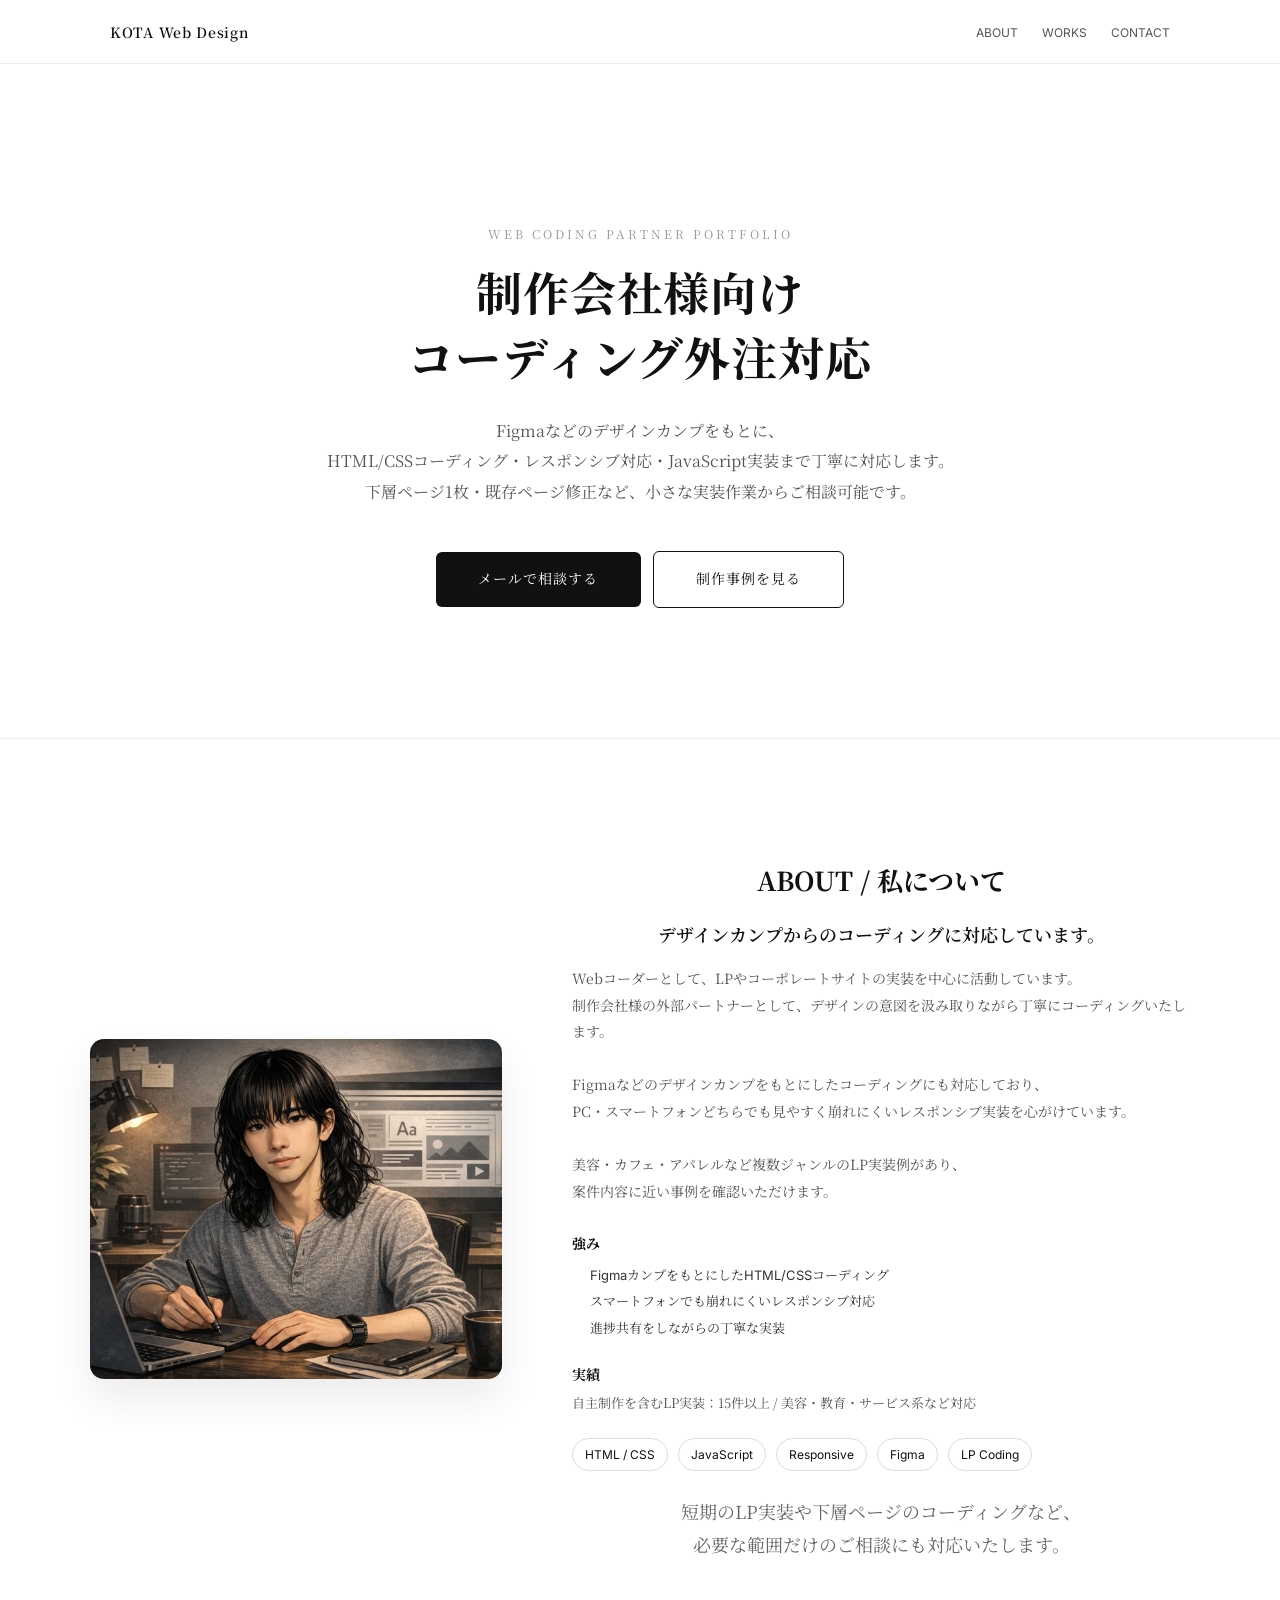
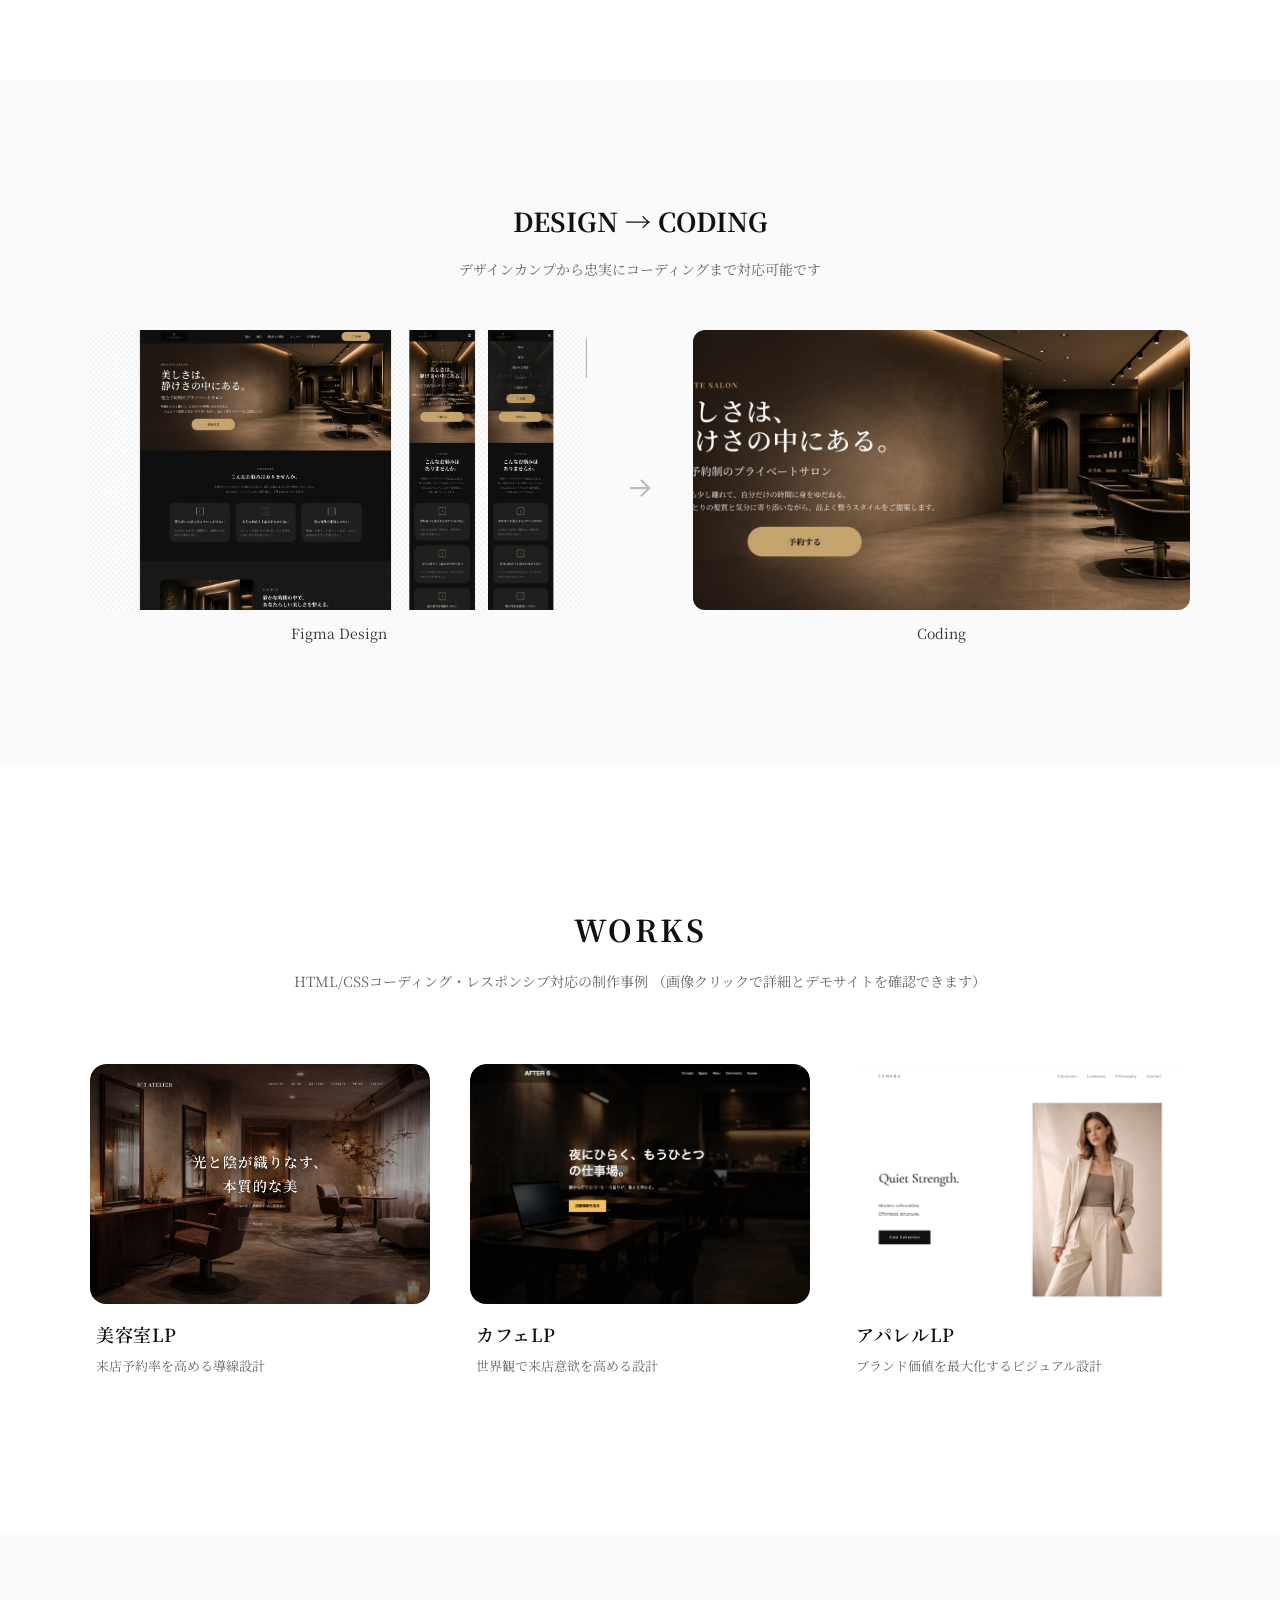
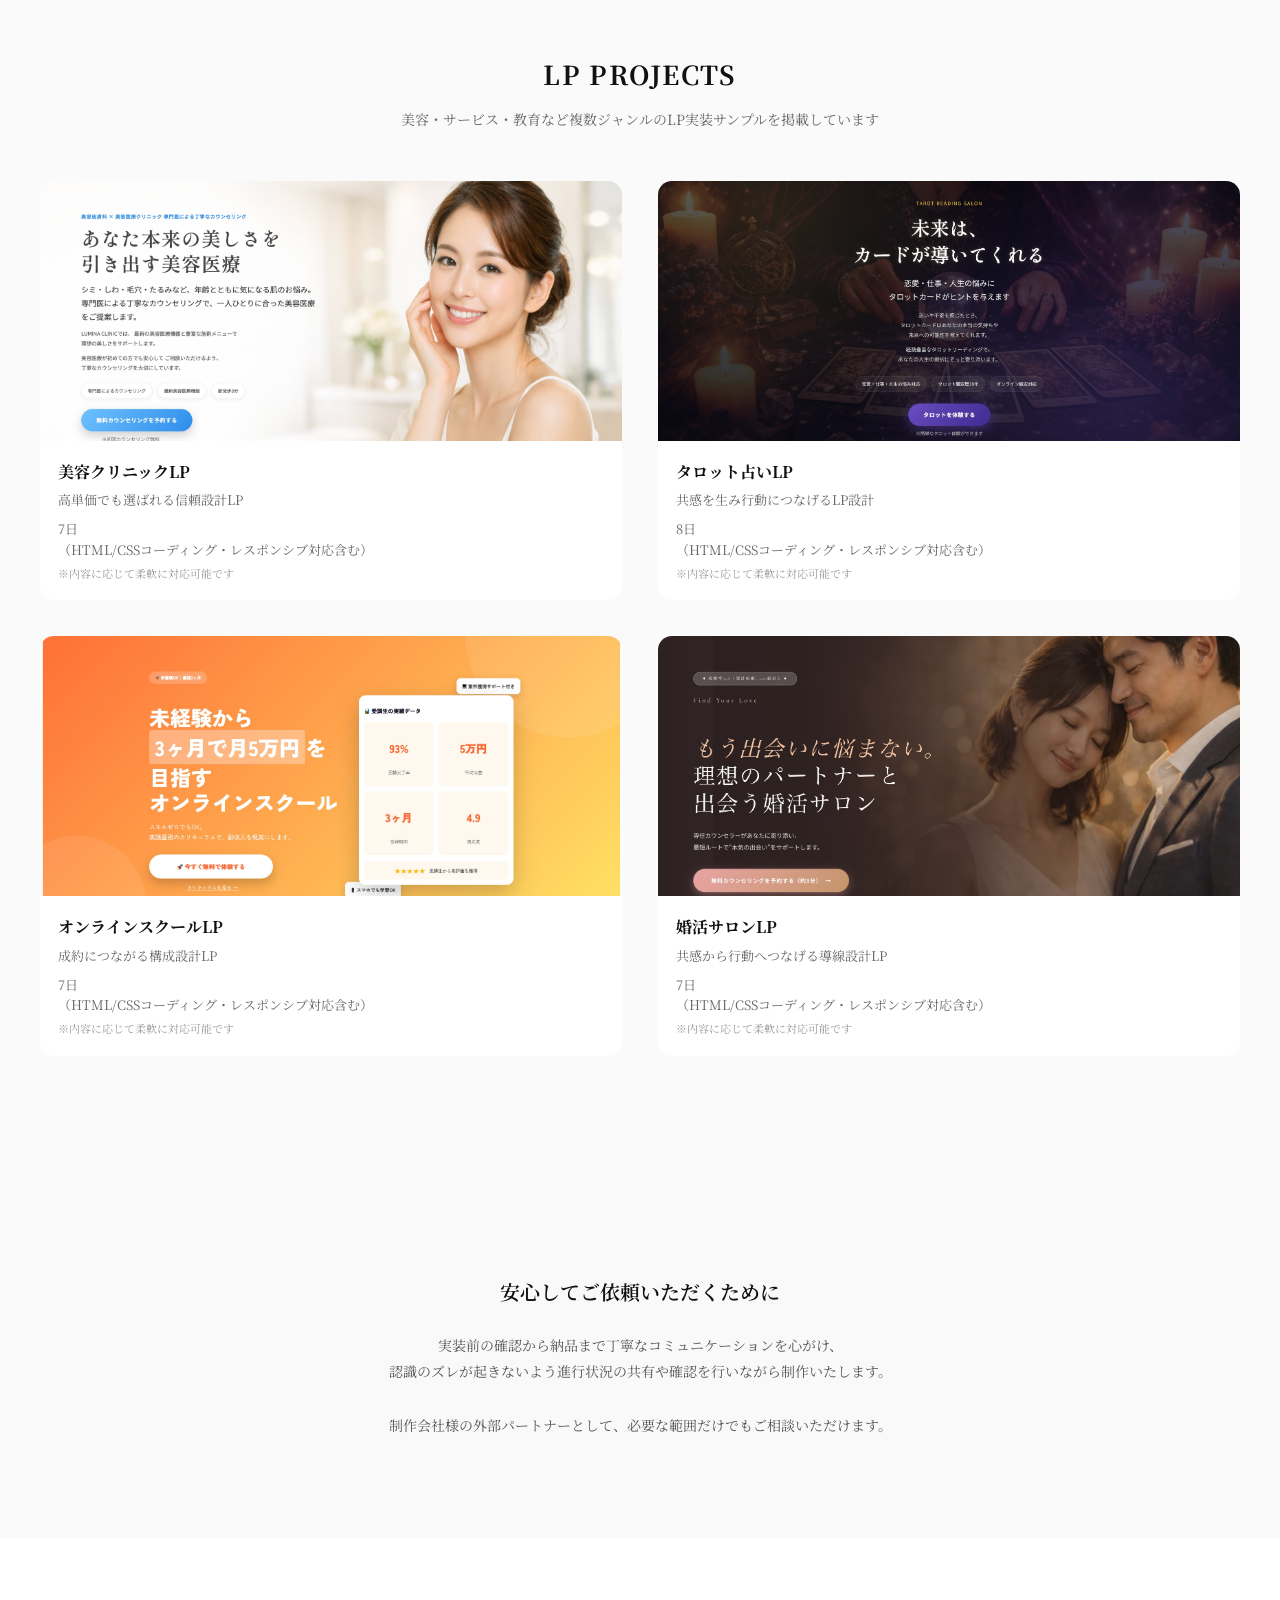
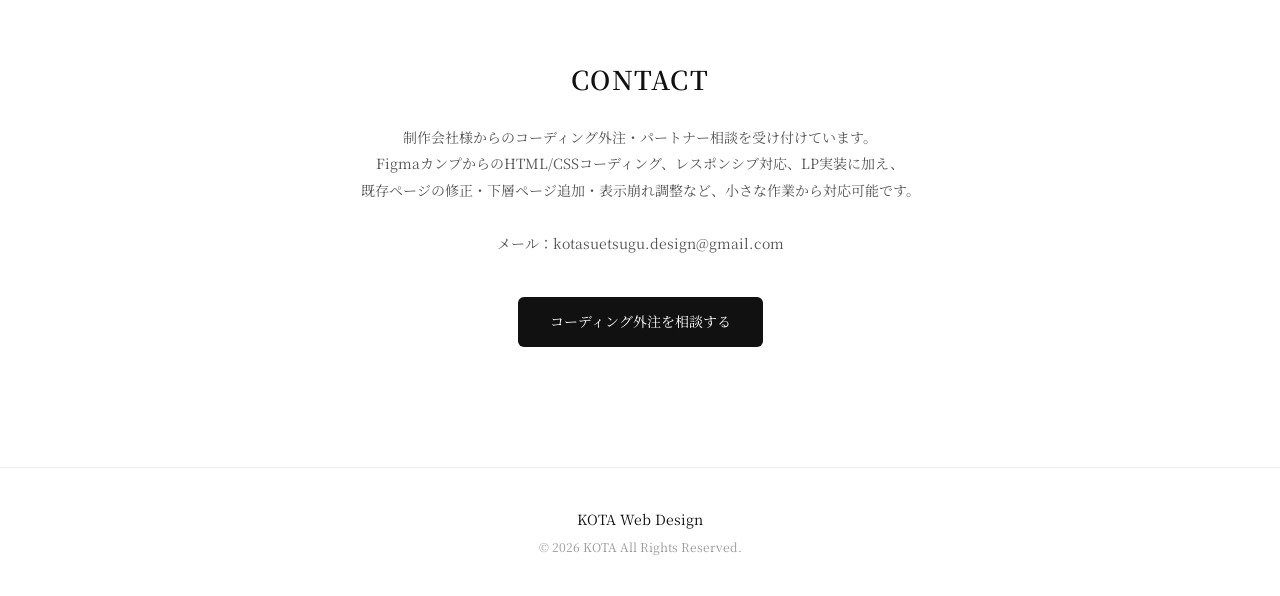
==== index.html @ 037dd80d "Add files via upload" ====
<!DOCTYPE html>
<html lang="ja">

<head>
  <meta charset="UTF-8">
  <meta name="viewport" content="width=device-width, initial-scale=1.0">

  <!-- SEO -->
  <title>制作会社様向けコーディング外注 | KOTA Web Design</title>

  <meta name="description" content="制作会社様向けに、FigmaなどのデザインカンプからのHTML/CSSコーディング、レスポンシブ対応、JavaScriptによるUI実装に対応しています。">

  <!-- OGP（SNSシェア用） -->
  <meta property="og:title" content="KOTA Web Design｜コーディング外注ポートフォリオ">
  <meta property="og:description" content="制作会社様向けに、デザインカンプからのHTML/CSSコーディング・レスポンシブ対応を行います。">
  <meta property="og:type" content="website">
  <meta property="og:url" content="https://kota-web-design.github.io/kota-web-design-portfolio/">
  <meta property="og:image" content="https://kota-web-design.github.io/kota-web-design-portfolio/img/ogp.jpg">

  <!-- Twitter -->
  <meta name="twitter:card" content="summary_large_image">

  <!-- CSS -->
  <link rel="stylesheet" href="style.css">

  <!-- フォント -->
  <link rel="preconnect" href="https://fonts.googleapis.com">
  <link rel="preconnect" href="https://fonts.gstatic.com" crossorigin>

  <link href="https://fonts.googleapis.com/css2?family=Inter:wght@300;400;500;600&family=Noto+Serif+JP:wght@400;500&display=swap" rel="stylesheet">

  <!-- ファビコン -->
<link rel="icon" href="img/favicon.ico" sizes="64x64" type="image/png">
</head>
<body>

<header class="header">
  <div class="header__inner">

    <!-- ロゴ -->
    <p class="header__logo">
      <a href="index.html">KOTA Web Design</a>
    </p>

    <!-- ハンバーガー -->
    <button class="header__toggle" aria-label="メニュー開閉">
      <span></span>
      <span></span>
      <span></span>
    </button>

    <!-- ナビ -->
    <nav class="header__nav" aria-label="グローバルナビゲーション">
      <ul>
        <li><a href="#about">ABOUT</a></li>
        <li><a href="#works">WORKS</a></li>
        <li><a href="#contact">CONTACT</a></li>
      </ul>
    </nav>

  </div>
</header>

  <main>


<section class="fv">

  <div class="fv__inner">

    <p class="fv__lead">WEB CODING PARTNER PORTFOLIO</p>

    <h1 class="fv__title">
      制作会社様向け<br>
      コーディング外注対応
    </h1>

    <p class="fv__text">
      Figmaなどのデザインカンプをもとに、<br>
      HTML/CSSコーディング・レスポンシブ対応・JavaScript実装まで丁寧に対応します。<br>
      下層ページ1枚・既存ページ修正など、小さな実装作業からご相談可能です。
    </p>

    <div class="fv__cta">
      <a href="mailto:kotasuetsugu.design@gmail.com" class="btn-primary">
        メールで相談する
      </a>
      <a href="#works" class="btn-secondary">
        制作事例を見る
      </a>
    </div>
  </div>
</section>

<!------------- About -------------->

<section id="about" class="about">
  <div class="about__inner">

    <!-- 左：イラスト -->
    <div class="about__img">
      <img src="img/profile.jpg" alt="KOTA Web Design こうたのプロフィールイラスト" loading="lazy">
    </div>

    

    <!-- 右：テキスト -->
    <div class="about__content">

      <h2 class="about__title">ABOUT / 私について</h2>

      <p class="about__lead">
        デザインカンプからの<br class="sp-only">コーディングに対応しています。
      </p>

      <p class="about__text">
        Webコーダーとして、LPやコーポレートサイトの実装を中心に活動しています。<br>
        制作会社様の外部パートナーとして、デザインの意図を汲み取りながら丁寧にコーディングいたします。<br><br>

        Figmaなどのデザインカンプをもとにしたコーディングにも対応しており、<br>
        PC・スマートフォンどちらでも見やすく崩れにくいレスポンシブ実装を心がけています。<br><br>

        美容・カフェ・アパレルなど複数ジャンルのLP実装例があり、<br class="pc-only">
        案件内容に近い事例を確認いただけます。
      </p>

      <!-- 強み -->
      <div class="about__strength">
        <h3>強み</h3>
        <ul>
          <li>FigmaカンプをもとにしたHTML/CSSコーディング</li>
          <li>スマートフォンでも崩れにくいレスポンシブ対応</li>
          <li>進捗共有をしながらの丁寧な実装</li>
        </ul>
      </div>

      <!-- 実績 -->
      <div class="about__data">
        <h3>実績</h3>
        <p>自主制作を含むLP実装：15件以上 / 美容・教育・サービス系など対応</p>
      </div>

      <!-- スキル -->
      <ul class="about__skills">
        <li>HTML / CSS</li>
        <li>JavaScript</li>
        <li>Responsive</li>
        <li>Figma</li>
        <li>LP Coding</li>
      </ul>

        <!-- スタンス -->
      <p class="about__note">
        短期のLP実装や下層ページのコーディングなど、<br>必要な範囲だけのご相談にも対応いたします。
      </p>

    </div>
    

  </div>

</section>


<!------------- DESIGN → CODE -------------->

<section class="flow">
  <div class="flow__inner">

    <h2 class="flow__title">DESIGN → CODING</h2>

    <p class="flow__lead">
      デザインカンプから忠実に<br class="sp-only">コーディングまで対応可能です
    </p>

    <div class="flow__grid">

      <!-- Figma -->
      <a href="https://www.figma.com/design/ngQsk5LCOFToqk7Y4QgtPi/portfolio-hair-salon?m=auto&t=NcgxtEszSoe4qUZQ-6">
        <div class="flow__img">
          <img src="img/figma-sample.jpg" alt="Figmaデザインカンプ" loading="lazy">
        </div>
        <p class="flow__label">Figma Design</p>
      </a>

      <div class="flow__arrow">→</div>

      <!-- コーディング -->
      <a href="https://kota-web-design.github.io/salon-prive-lp/" target="_blank" rel="noopener noreferrer" class="flow__card">
        <div class="flow__img">
          <img src="img/code-sample.jpg" alt="コーディング実装サイト" loading="lazy">
        </div>
        <p class="flow__label">Coding</p>
      </a>

    </div>

  </div>
</section>

<!------------- WORKS -------------->
<section id="works" class="works">

  <div class="works__inner">

    <h2 class="works__title">WORKS</h2>

    <p class="works__lead">
      HTML/CSSコーディング・レスポンシブ対応の制作事例<br class="sp-only">
      （画像クリックで詳細とデモサイトを確認できます）
    </p>

    <div class="works__grid">

      <!-- 美容 -->
      <a href="work-hair.html" class="works__card">
        <div class="works__img">
          <img src="img/work-hair.jpg" alt="美容室LP制作事例" loading="lazy">
          <span class="works__link">詳細を見る →</span>
        </div>
        <div class="works__info">
          <h3>美容室LP</h3>
          <p>来店予約率を高める導線設計</p>
        </div>
      </a>

      <!-- カフェ -->
      <a href="work-cafe.html" class="works__card">
        <div class="works__img">
          <img src="img/work-cafe.jpg" alt="カフェLP制作事例" loading="lazy">
          <span class="works__link">詳細を見る →</span>
        </div>
        <div class="works__info">
          <h3>カフェLP</h3>
          <p>世界観で来店意欲を高める設計</p>
        </div>
      </a>

      <!-- アパレル -->
      <a href="work-apparel.html" class="works__card">
        <div class="works__img">
          <img src="img/work-apparel.jpg" alt="アパレルLP制作事例" loading="lazy">
          <span class="works__link">詳細を見る →</span>
        </div>
        <div class="works__info">
          <h3>アパレルLP</h3>
          <p>ブランド価値を最大化するビジュアル設計</p>
        </div>
      </a>

    </div>

  </div>

</section>
<!------------- LP -------------->

<section class="lp">
  <div class="lp__inner">

    <h2 class="lp__title">LP PROJECTS</h2>

    <p class="lp__lead">
      美容・サービス・教育など複数ジャンルの<br class="sp-only">LP実装サンプルを掲載しています
    </p>

    <div class="lp__grid">

   <!-- 美容クリニック -->
<a href="lp-beauty-clinic.html" target="_blank" rel="noopener noreferrer" class="lp__card">
  <div class="lp__img">
    <img src="img/lp-clinic.jpg" alt="美容クリニックLP" loading="lazy">
  </div>
  <div class="lp__info">
    <h3>美容クリニックLP</h3>
    <p>
      高単価でも選ばれる信頼設計LP
    </p>

    <p class="lp__meta">
      7日<br>
      （HTML/CSSコーディング・レスポンシブ対応含む）<br>
      <span class="lp__note">※内容に応じて柔軟に対応可能です</span>
    </p>
  </div>
</a>

      <!-- タロット -->
      <a href="lp-tarot.html" target="_blank" rel="noopener noreferrer" class="lp__card">
        <div class="lp__img">
          <img src="img/lp-tarot.jpg" alt="タロット占いLP" loading="lazy">
        </div>
        <div class="lp__info">
          <h3>タロット占いLP</h3>
          <p>
            共感を生み行動につなげるLP設計
          </p>
      
          <p class="lp__meta">
            8日<br>
            （HTML/CSSコーディング・レスポンシブ対応含む）<br>
            <span class="lp__note">※内容に応じて柔軟に対応可能です</span>
          </p>
        </div>
      </a>

      <!-- スクール -->
      <a href="lp-online-school.html" target="_blank" rel="noopener noreferrer" class="lp__card">
        <div class="lp__img">
          <img src="img/lp-school.jpg" alt="オンラインスクールLP" loading="lazy">
        </div>
        <div class="lp__info">
          <h3>オンラインスクールLP</h3>
          <p>
            成約につながる構成設計LP
          </p>
      
          <p class="lp__meta">
            7日<br>
            （HTML/CSSコーディング・レスポンシブ対応含む）<br>
            <span class="lp__note">※内容に応じて柔軟に対応可能です</span>
          </p>
        </div>
      </a>

      <!-- 婚活 -->
      <a href="lp-marriage.html" target="_blank" rel="noopener noreferrer" class="lp__card">
        <div class="lp__img">
          <img src="img/lp-marriage.jpg" alt="婚活サロンLP" loading="lazy">
        </div>
        <div class="lp__info">
          <h3>婚活サロンLP</h3>
          <p>
            共感から行動へつなげる導線設計LP
          </p>
      
          <p class="lp__meta">
            7日<br>
            （HTML/CSSコーディング・レスポンシブ対応含む）<br>
            <span class="lp__note">※内容に応じて柔軟に対応可能です</span>
          </p>
        </div>
      </a>

    </div>

  </div>
</section>

<!------------- TRUST -------------->

<section class="trust">
  <div class="trust__inner">

    <h2 class="trust__title">安心してご依頼いただくために</h2>

<p class="trust__text">
  実装前の確認から納品まで丁寧なコミュニケーションを心がけ、<br class="pc-only">
  認識のズレが起きないよう進行状況の共有や確認を<br class="sp-only">行いながら制作いたします。<br><br>

  制作会社様の外部パートナーとして、必要な範囲だけでも<br class="sp-only">ご相談いただけます。
</p>

  </div>
</section>

<!------------- Contact -------------->
<section id="contact" class="contact">
  <div class="contact__inner">

    <h2 class="contact__title">CONTACT</h2>

    <p class="contact__text">
      制作会社様からのコーディング外注・パートナー相談を受け付けています。<br>
      FigmaカンプからのHTML/CSSコーディング、レスポンシブ対応、LP実装に加え、<br>
      既存ページの修正・下層ページ追加・表示崩れ調整など、小さな作業から対応可能です。<br><br>

      メール：kotasuetsugu.design@gmail.com
    </p>

    <a href="mailto:kotasuetsugu.design@gmail.com"
       class="contact__btn">
      コーディング外注を相談する
    </a>

  </div>
</section>

</main>

<!------------- Footer -------------->
<footer class="footer">
  <div class="footer__inner">

    <p class="footer__name">
      KOTA Web Design
    </p>

    <p class="footer__copy">
      © 2026 KOTA All Rights Reserved.
    </p>

  </div>
</footer>

<script src="script.js"></script>
</body>

</html>
---- style.css ----
/* ===============================
   Reset CSS
=============================== */
*,
*::before,
*::after {
  box-sizing: border-box;
}

html, body {
  margin: 0;
  padding: 0;
}


html {
  overflow-x: hidden;
}

body {
  line-height: 1.6;
  font-family: 'Inter', 'Noto Serif JP', sans-serif;
  color: #111;
  background-color: #fff;
  padding-top: 64px;
}

img {
  max-width: 100%;
  height: auto;
  display: block;
}

a {
  text-decoration: none;
  color: inherit;
}

ul, ol {
  list-style: none;
  padding: 0;
  margin: 0;
}

h1, h2, h3, p {
  margin: 0;
  font-family: 'Noto Serif JP', serif;
}

.sp-only{
  display: none;
}

.pc-only{
  display: block;
}


/* ===============================
   HEADER
=============================== */
.header {
  height: 64px;
  position: fixed;
  top: 0;
  left: 0;
  width: 100%;
  background: #fff;
  border-bottom: 1px solid #eee;
  z-index: 100;
}

.header__inner {
  max-width: 1100px;
  margin: 0 auto;
  padding: 0 20px; 
  height: 100%; 
  display: flex;
  justify-content: space-between;
  align-items: center; 
}

.header__logo a {
  font-size: 14px;
  font-weight: 600;
  letter-spacing: 0.05em;
}

.header__nav ul {
  display: flex;
  gap: 24px;
}

.header__nav a {
  font-size: 12px;
  color: #555;
  transition: 0.3s;
}

.header__nav a:hover {
  color: #111;
}

.header__toggle {
  display: none;
}

/* ===============================
   First View
=============================== */

.fv {
  padding: 160px 20px 130px;
  text-align: center;
  border-bottom: 1px solid #eee;
}

.fv__inner {
  max-width: 820px;
  margin: 0 auto;
}

.fv__lead {
  font-size: 12px;
  letter-spacing: 0.25em;
  margin-bottom: 16px;
  color: #999;
}

.fv__title {
  font-size: 46px;
  font-weight: 700;
  line-height: 1.4;
  margin-bottom: 28px;
  letter-spacing: 0.02em;
  max-width: 720px;
  margin-left: auto;
  margin-right: auto;
}

.fv__text {
  font-size: 16px;
  color: #555;
  line-height: 1.9;
  margin-bottom: 44px;
  max-width: 760px;
  margin-left: auto;
  margin-right: auto;
}

.fv__cta {
  display: flex;
  flex-direction: row;
  align-items: center;
  justify-content: center;
  gap: 12px;
}

.btn-primary,
.btn-secondary {
  display: inline-block;
  padding: 16px 42px;
  font-size: 14px;
  letter-spacing: 0.08em;
  border-radius: 6px;
  transition: all 0.3s ease;
}

.btn-primary {
  background-color: #111;
  color: #fff;
}

.btn-secondary {
  background-color: #fff;
  border: 1px solid #111;
  color: #111;
}

.btn-primary:hover {
  opacity: 0.85;
  transform: translateY(-2px);
}

.btn-secondary:hover {
  background-color: #111;
  color: #fff;
  transform: translateY(-2px);
}

.fv__note {
  font-size: 12px;
  color: #999;
}


/* ===============================
   ABOUT
=============================== */
.about {
  padding: 120px 20px;
}

.about__inner {
  max-width: 1100px;
  margin: 0 auto;
  display: flex;
  align-items: center;
  gap: 70px;
}

.about__img {
  width: 40%;
  display: flex;
  align-items: center;
}

.about__img img {
  width: 100%;
  height: 340px;
  object-fit: cover;
  border-radius: 14px;
  box-shadow: 0 20px 40px rgba(0,0,0,0.08);
  transition: 0.4s ease;
  filter: brightness(1.05) contrast(1.08);
}

.about__img img:hover {
  transform: translateY(-4px);
  box-shadow: 0 30px 60px rgba(0,0,0,0.12);
}

.about__content {
  width: 60%;
text-align: left;
}

.about__title {
  font-size: 26px;
  font-weight: 700;
  margin-bottom: 20px;
  text-align: center;
}

.about__lead {
  font-size: 18px;
  font-weight: 600;
  margin-bottom: 16px;
  text-align: center;
}

.about__text {
  font-size: 14px;
  line-height: 1.9;
  color: #555;
  margin-bottom: 28px;
}

.about__strength {
  margin-bottom: 24px;
}

.about__strength h3 {
  font-size: 14px;
  margin-bottom: 10px;
  font-weight: 700;
}

.about__strength ul {
  padding-left: 18px;
}

.about__strength li {
  font-size: 13px;
  margin-bottom: 6px;
  color: #333;
}

.about__data {
  margin-bottom: 24px;
}

.about__data h3 {
  font-size: 14px;
  margin-bottom: 8px;
  font-weight: 700;
}

.about__data p {
  font-size: 13px;
  color: #555;
}

.about__skills {
  display: flex;
  flex-wrap: wrap;
  gap: 10px;
  margin-bottom: 24px;
}

.about__skills li {
  font-size: 12px;
  padding: 6px 12px;
  border: 1px solid #ddd;
  border-radius: 20px;
  transition: 0.3s;
}

.about__skills li:hover {
  background-color: #111;
  color: #fff;
}

.about__note {
  font-size: 18px;
  color: #666;
  line-height: 1.8;
  text-align: center;
  margin-top: 20px;
}

/* ===============================
   DESIGN → CODING
=============================== */
.flow {
  padding: 120px 20px;
  text-align: center;
  background: #fafafa;
}

.flow__inner {
  max-width: 1100px;
  margin: 0 auto;
}

/* タイトル */
.flow__title {
  font-size: 26px;
  font-weight: 700;
  margin-bottom: 16px;
}

/* リード */
.flow__lead {
  font-size: 14px;
  color: #666;
  margin-bottom: 50px;
}

.flow__grid {
  display: grid;
  grid-template-columns: 1fr auto 1fr; /* ←ここ重要 */
  gap: 40px;
  align-items: center;
}

/* カード */
.flow__card {
  display: block;
  text-decoration: none;
  color: inherit;
  transition: 0.3s;
}

/* 画像 */
.flow__img {
  overflow: hidden;
  border-radius: 12px;
}

.flow__img img {
  width: 100%;
  height: 280px;
  object-fit: cover;
  transition: 0.4s;
}

/* ラベル */
.flow__label {
  margin-top: 12px;
  font-size: 14px;
  color: #333;
}

.flow__arrow {
  font-size: 28px;
  color: #bbb;
  display: flex;
  align-items: center;
  justify-content: center;
}

/* ホバー */
.flow__card:hover img {
  transform: scale(1.05);
}

.flow__card:hover {
  opacity: 0.9;
}

/* ===============================
   WORKS
=============================== */
.works {
  padding: 140px 20px;
  background: #fff;
}

.works__inner {
  max-width: 1100px;
  margin: 0 auto;
}

/* タイトル */
.works__title {
  font-size: 30px;
  font-weight: 700;
  text-align: center;
  margin-bottom: 16px;
  letter-spacing: 0.08em;
}

/* リード */
.works__lead {
  text-align: center;
  font-size: 14px;
  color: #666;
  margin-bottom: 70px;
  line-height: 1.8;
}

/* グリッド */
.works__grid {
  display: grid;
  grid-template-columns: repeat(3, 1fr);
  gap: 40px;
}

/* カード */
.works__card {
  display: block;
  border-radius: 16px;
  overflow: hidden;
  background: #fff;
  transition: all 0.35s ease;
}

/* 画像 */
.works__img {
  position: relative;
  overflow: hidden;
  border-radius: 16px;
}

.works__img img {
  width: 100%;
  height: 240px;
  object-fit: cover;
  transition: transform 0.5s ease;
}

/* CTAラベル */
.works__link {
  position: absolute;
  bottom: 14px;
  right: 14px;
  font-size: 12px;
  color: #fff;
  background: rgba(0, 0, 0, 0.7);
  padding: 8px 14px;
  border-radius: 30px;
  opacity: 0;
  transform: translateY(6px);
  transition: all 0.3s ease;
}

/* テキスト */
.works__info {
  padding: 16px 6px;
}

.works__info h3 {
  font-size: 18px;
  margin-bottom: 6px;
  font-weight: 600;
  letter-spacing: 0.04em;
}

.works__info p {
  font-size: 13px;
  color: #666;
  line-height: 1.7;
}

/* ホバー */
.works__card:hover {
  transform: translateY(-8px);
}

.works__card:hover img {
  transform: scale(1.08);
}

.works__card:hover .works__link {
  opacity: 1;
  transform: translateY(0);
}

/* ===============================
   LP PROJECTS
=============================== */
.lp {
  padding: 120px 20px;
  background-color: #fafafa;
}

.lp__inner {
  max-width: 1200px;
  margin: 0 auto;
}

.lp__title {
  font-size: 26px;
  font-weight: 700;
  text-align: center;
  margin-bottom: 14px;
  letter-spacing: 0.05em;
}

.lp__lead {
  text-align: center;
  font-size: 14px;
  color: #666;
  margin-bottom: 50px;
}

.lp__grid {
  display: grid;
  grid-template-columns: repeat(2, 1fr);
  gap: 36px;
}

.lp__card {
  display: block;
  border-radius: 14px;
  overflow: hidden;
  background: #fff;
  transition: all 0.3s ease;
}

.lp__img {
  overflow: hidden;
}

.lp__img img {
  width: 100%;
  height: 260px;
  object-fit: cover;
  transition: transform 0.4s ease;
}

.lp__info {
  padding: 18px;
}

.lp__info h3 {
  font-size: 16px;
  margin-bottom: 6px;
}

.lp__info p {
  font-size: 13px;
  color: #666;
  line-height: 1.6;
}

.lp__meta {
  font-size: 12px;
  color: #666;
  margin-top: 8px;
  line-height: 1.6;
}

.lp__note {
  display: block;
  font-size: 11px;
  color: #999;
  margin-top: 4px;
}

.lp__card:hover {
  transform: translateY(-4px);
  box-shadow: 0 12px 30px rgba(0, 0, 0, 0.08);
}

.lp__card:hover img {
  transform: scale(1.05);
}


/* ===============================
   TRUST
=============================== */
.trust {
  padding: 100px 20px;
  background: #f9f9f9;
  text-align: center;
}

.trust__inner {
  max-width: 800px;
  margin: 0 auto;
}

.trust__title {
  font-size: 20px;
  font-weight: 600;
  margin-bottom: 24px;
}

.trust__text {
  font-size: 14px;
  line-height: 1.9;
  color: #555;
}

/* ===============================
   CONTACT
=============================== */
.contact {
  padding: 120px 20px;
  text-align: center;
  background: #fff;
}

.contact__inner {
  max-width: 700px;
  margin: 0 auto;
}

/* タイトル */
.contact__title {
  font-size: 26px;
  font-weight: 600;
  margin-bottom: 24px;
  letter-spacing: 0.05em;
}

/* テキスト */
.contact__text {
  font-size: 14px;
  line-height: 1.9;
  color: #555;
  margin-bottom: 40px;
}

/* ボタン */
.contact__btn {
  display: inline-block;
  padding: 14px 32px;
  background: #111;
  color: #fff;
  font-size: 14px;
  border-radius: 6px;
  text-decoration: none;
  transition: 0.3s;
}

/* ホバー */
.contact__btn:hover {
  background: #333;
  transform: translateY(-2px);
}

/* ===============================
   FOOTER
=============================== */
.footer {
  padding: 40px 20px;
  border-top: 1px solid #eee;
  text-align: center;
}

.footer__name {
  font-size: 14px;
  margin-bottom: 6px;
}

.footer__copy {
  font-size: 12px;
  color: #999;
}


/* ===============================
   WORK DETAIL(pc)
=============================== */

.work {
  padding: 140px 20px 120px;
  background-color: #fff;
}

.work__inner {
  max-width: 1000px;
  margin: 0 auto;
}

.work__back {
  margin-bottom: 40px;
}

.work__back a {
  font-size: 13px;
  color: #888;
  letter-spacing: 0.05em;
  position: relative;
}

.work__back a::before {
  margin-right: 6px;
}

.work__title {
  font-size: 32px;
  font-weight: 700;
  text-align: center;
  margin-bottom: 50px;
  letter-spacing: 0.04em;
}

.work__img {
  margin-bottom: 70px;
}

.work__img img {
  width: 100%;
  border-radius: 14px;
  box-shadow: 0 14px 40px rgba(0, 0, 0, 0.08);
}

.work__img a {
  display: block;
  transition: 0.3s;
  cursor: pointer;
}

.work__img a:hover {
  transform: scale(1.02);
  opacity: 0.9;
}

.work__link-note {
  font-size: 12px;
  color: #aaa;
  text-align: center;
  margin-top: 6px;
  margin-bottom: 18px;
  letter-spacing: 0.05em;
  line-height: 1.6;
}

.work__img:hover + .work__link-note {
  color: #666;
}
/* ===============================
   BLOCK
=============================== */

.work__block {
  margin-bottom: 56px;
}

.work__heading {
  font-size: 20px;
  font-weight: 700;
  margin-bottom: 18px;
  letter-spacing: 0.03em;
  position: relative;
  padding-left: 16px;
}

.work__heading::before {
  content: "";
  position: absolute;
  left: 0;
  top: 6px;
  width: 4px;
  height: 18px;
  background-color: #111;
}

.work__block p {
  font-size: 15px;
  line-height: 1.9;
  color: #555;
}

.work__scope {
  padding: 28px;
  border: 1px solid #e8e8e8;
  border-radius: 12px;
  background: #fafafa;
}

.work__scope-list {
  display: grid;
  gap: 12px;
}

.work__scope-list li {
  display: flex;
  justify-content: space-between;
  gap: 20px;
  padding-bottom: 12px;
  border-bottom: 1px solid #e5e5e5;
}

.work__scope-list li:last-child {
  padding-bottom: 0;
  border-bottom: none;
}

.work__scope-list span,
.work__scope-list strong {
  font-family: 'Inter', 'Noto Serif JP', sans-serif;
  font-size: 14px;
  line-height: 1.7;
}

.work__scope-list span {
  flex: 0 0 110px;
  color: #777;
}

.work__scope-list strong {
  color: #111;
  font-weight: 600;
  text-align: right;
}

/* ===============================
   LIST
=============================== */

.work__list {
  padding-left: 0;
}

.work__list li {
  font-size: 14px;
  line-height: 1.9;
  margin-bottom: 10px;
  color: #333;
  padding-left: 20px;
  position: relative;
}

.work__list li::before {
  content: "—";
  position: absolute;
  left: 0;
  color: #999;
}

/* ===============================
   CTA
=============================== */

.work__cta {
  margin-top: 80px;
  text-align: center;
}

.work__cta a {
  display: inline-block;
  padding: 18px 48px;
  background-color: #111;
  color: #fff;
  font-size: 14px;
  letter-spacing: 0.08em;
  border-radius: 6px;
  transition: all 0.3s ease;
}

.work__cta a:hover {
  opacity: 0.85;
  transform: translateY(-3px);
  box-shadow: 0 10px 25px rgba(0,0,0,0.15);
}

.work__bottom-nav {
  text-align: center;
  margin-top: 40px;
}

.work__bottom-nav a {
  font-size: 13px;
  color: #666;
  border-bottom: 1px solid #ccc;
  padding-bottom: 2px;
  transition: 0.3s;
}

.work__bottom-nav a:hover {
  color: #111;
  border-color: #111;
}

/* ===============================
   Responsive
=============================== */
@media screen and (max-width: 768px) {
  .sp-only{
  display: block;
}

  .pc-only{
  display: none;
}

  /* ハンバーガー表示 */
  .header__toggle {
    display: flex;
    flex-direction: column;
    justify-content: center;
    gap: 6px;
    width: 30px;
    height: 30px;
    background: none;
    border: none;
    cursor: pointer;
    z-index: 200;
  }

  .header__toggle span {
    display: block;
    height: 2px;
    background: #111;
    transition: 0.3s;
  }

  /* ナビ（初期非表示） */
  .header__nav {
    position: fixed;
    top: 0;
    right: -100%;
    width: 70%;
    height: 100vh;
    background: #fff;
    padding-top: 100px;
    transition: 0.3s;
  }

  .header__nav ul {
    flex-direction: column;
    align-items: center;
    gap: 30px;
  }

  .header__nav a {
    font-size: 16px;
  }

  /* 開いた状態 */
  .header.open .header__nav {
    right: 0;
  }

  /* ===== ハンバーガー → × ===== */

  .header.open .header__toggle span:nth-child(1) {
    transform: translateY(8px) rotate(45deg);
  }

  .header.open .header__toggle span:nth-child(2) {
    opacity: 0;
  }

  .header.open .header__toggle span:nth-child(3) {
    transform: translateY(-8px) rotate(-45deg);
  }



/* ===============================
   FV
=============================== */

  .fv {
    padding: 120px 20px 80px;
  }

  .fv__lead {
    font-size: 11px;
    letter-spacing: 0.2em;
    margin-bottom: 12px;
  }

  .fv__title {
    font-size: 28px;
    line-height: 1.5;
    margin-bottom: 20px;
  }

  .fv__text {
    font-size: 14px;
    line-height: 1.8;
    margin-bottom: 32px;
  }

  .fv__cta {
    flex-direction: column;
  }

  .btn-primary,
  .btn-secondary {
    width: 100%;
    max-width: 300px;
    text-align: center;
    padding: 14px 20px;
  }

  .fv__note {
    font-size: 11px;
  }

  /* ===============================
   About
=============================== */

  .about {
    padding: 80px 20px;
  }

  .about__inner {
    flex-direction: column;
    gap: 40px;
  }

  .about__img {
    width: 100%;
    justify-content: center;
  }

  .about__img img {
    width: 100%;
    max-width: 320px;
    height: auto;
  }

  .about__content {
    width: 100%;
  }

  .about__title {
    font-size: 22px;
    margin-bottom: 16px;
    text-align: center;
  }

  .about__lead {
    font-size: 16px;
    margin-bottom: 12px;
  }

  .about__text {
    font-size: 13px;
    line-height: 1.8;
    margin-bottom: 24px;
  }

  .about__strength,
  .about__data {
    margin-bottom: 20px;
  }

  .about__strength h3,
  .about__data h3 {
    font-size: 13px;
  }

  .about__strength li,
  .about__data p {
    font-size: 12px;
  }

  .about__skills {
    gap: 8px;
  }

  .about__skills li {
    font-size: 11px;
    padding: 5px 10px;
  }

  .about__note {
    font-size: 12px;
  }

  /* ===============================
   Flow
=============================== */

  .flow {
    padding: 80px 20px;
  }

  .flow__title {
    font-size: 22px;
    margin-bottom: 12px;
  }

  .flow__lead {
    font-size: 13px;
    margin-bottom: 32px;
  }

  .flow__grid {
    grid-template-columns: 1fr;
    gap: 24px;
  }

  .flow__img img {
    height: auto;
  }

  .flow__arrow {
    transform: rotate(90deg);
    font-size: 24px;
  }

  .flow__label {
    font-size: 13px;
  }

  /* ===============================
   Works
=============================== */

  .works {
    padding: 80px 20px;
  }

  .works__title {
    font-size: 22px;
    margin-bottom: 12px;
  }

  .works__lead {
    font-size: 13px;
    margin-bottom: 32px;
  }

  .works__grid {
    grid-template-columns: 1fr;
    gap: 24px;
    text-align: center;
  }

  .works__img img {
    height: auto;
  }

  .works__info h3 {
    font-size: 15px;
  }

  .works__info p {
    font-size: 12px;
  }

  .works__link {
    opacity: 1;
    transform: none;
    font-size: 11px;
    padding: 6px 12px;
  }

  /* ===============================
   LP
=============================== */

  .lp {
    padding: 80px 20px;
  }

  .lp__title {
    font-size: 22px;
    margin-bottom: 10px;
  }

  .lp__lead {
    font-size: 13px;
    margin-bottom: 32px;
  }

  .lp__grid {
    grid-template-columns: 1fr;
    gap: 24px;
  }

  .lp__img img {
    height: auto;
  }

  .lp__info {
    padding: 14px;
  }

  .lp__info h3 {
    font-size: 15px;
  }

  .lp__info p {
    font-size: 12px;
  }

  .lp__meta {
    font-size: 11px;
  }
  /* ===============================
   Trust
=============================== */

  .trust {
    padding: 70px 20px;
  }

  .trust__title {
    font-size: 18px;
    margin-bottom: 18px;
    line-height: 1.5;
  }

  .trust__text {
    font-size: 13px;
    line-height: 1.8;
    text-align: left;
  }

    /* ===============================
   Contact
=============================== */
  .contact {
    padding: 80px 20px;
  }

  .contact__title {
    font-size: 20px;
    margin-bottom: 18px;
  }

  .contact__text {
    font-size: 13px;
    line-height: 1.8;
    text-align: left;
    margin-bottom: 28px;
  }

  .contact__btn {
    display: block;
    width: 100%;
    padding: 16px;
    font-size: 14px;
    border-radius: 8px;
  }

/* ===============================
   Footer
=============================== */
  .footer {
    padding: 32px 20px;
  }

  .footer__name {
    font-size: 13px;
    margin-bottom: 8px;
    letter-spacing: 0.05em;
  }

  .footer__copy {
    font-size: 11px;
    line-height: 1.6;
  }
/* ===============================
   WORK DETAIL(sp)
=============================== */

  .work {
    padding: 90px 20px 80px;
  }

  .work__inner {
    max-width: 100%;
  }

  /* 戻るリンク */
  .work__back {
    margin-bottom: 24px;
  }

  .work__back a {
    font-size: 12px;
  }

  /* タイトル */
  .work__title {
    font-size: 22px;
    margin-bottom: 32px;
    line-height: 1.4;
  }

  /* 画像 */
  .work__img {
    margin-bottom: 40px;
  }

  .work__img img {
    border-radius: 10px;
  }

  .work__link-note {
    font-size: 11px;
    margin-bottom: 24px;
  }

  /* ブロック */
  .work__block {
    margin-bottom: 40px;
  }

  .work__heading {
    font-size: 16px;
    margin-bottom: 12px;
    padding-left: 12px;
  }

  .work__heading::before {
    width: 3px;
    height: 14px;
    top: 4px;
  }

  .work__block p {
    font-size: 13px;
    line-height: 1.8;
  }

  .work__scope {
    padding: 20px 16px;
  }

  .work__scope-list li {
    display: block;
  }

  .work__scope-list span,
  .work__scope-list strong {
    display: block;
    font-size: 13px;
    text-align: left;
  }

  .work__scope-list span {
    margin-bottom: 4px;
  }

  /* リスト */
  .work__list li {
    font-size: 13px;
    margin-bottom: 8px;
    padding-left: 16px;
  }

  /* CTA */
  .work__cta {
    margin-top: 60px;
  }

  .work__cta a {
    width: 100%;
    padding: 16px;
    font-size: 14px;
    border-radius: 8px;
  }

  /* 戻るボタン（下） */
  .work__bottom-nav {
    margin-top: 30px;
  }

  .work__bottom-nav a {
    font-size: 12px;
  }


}
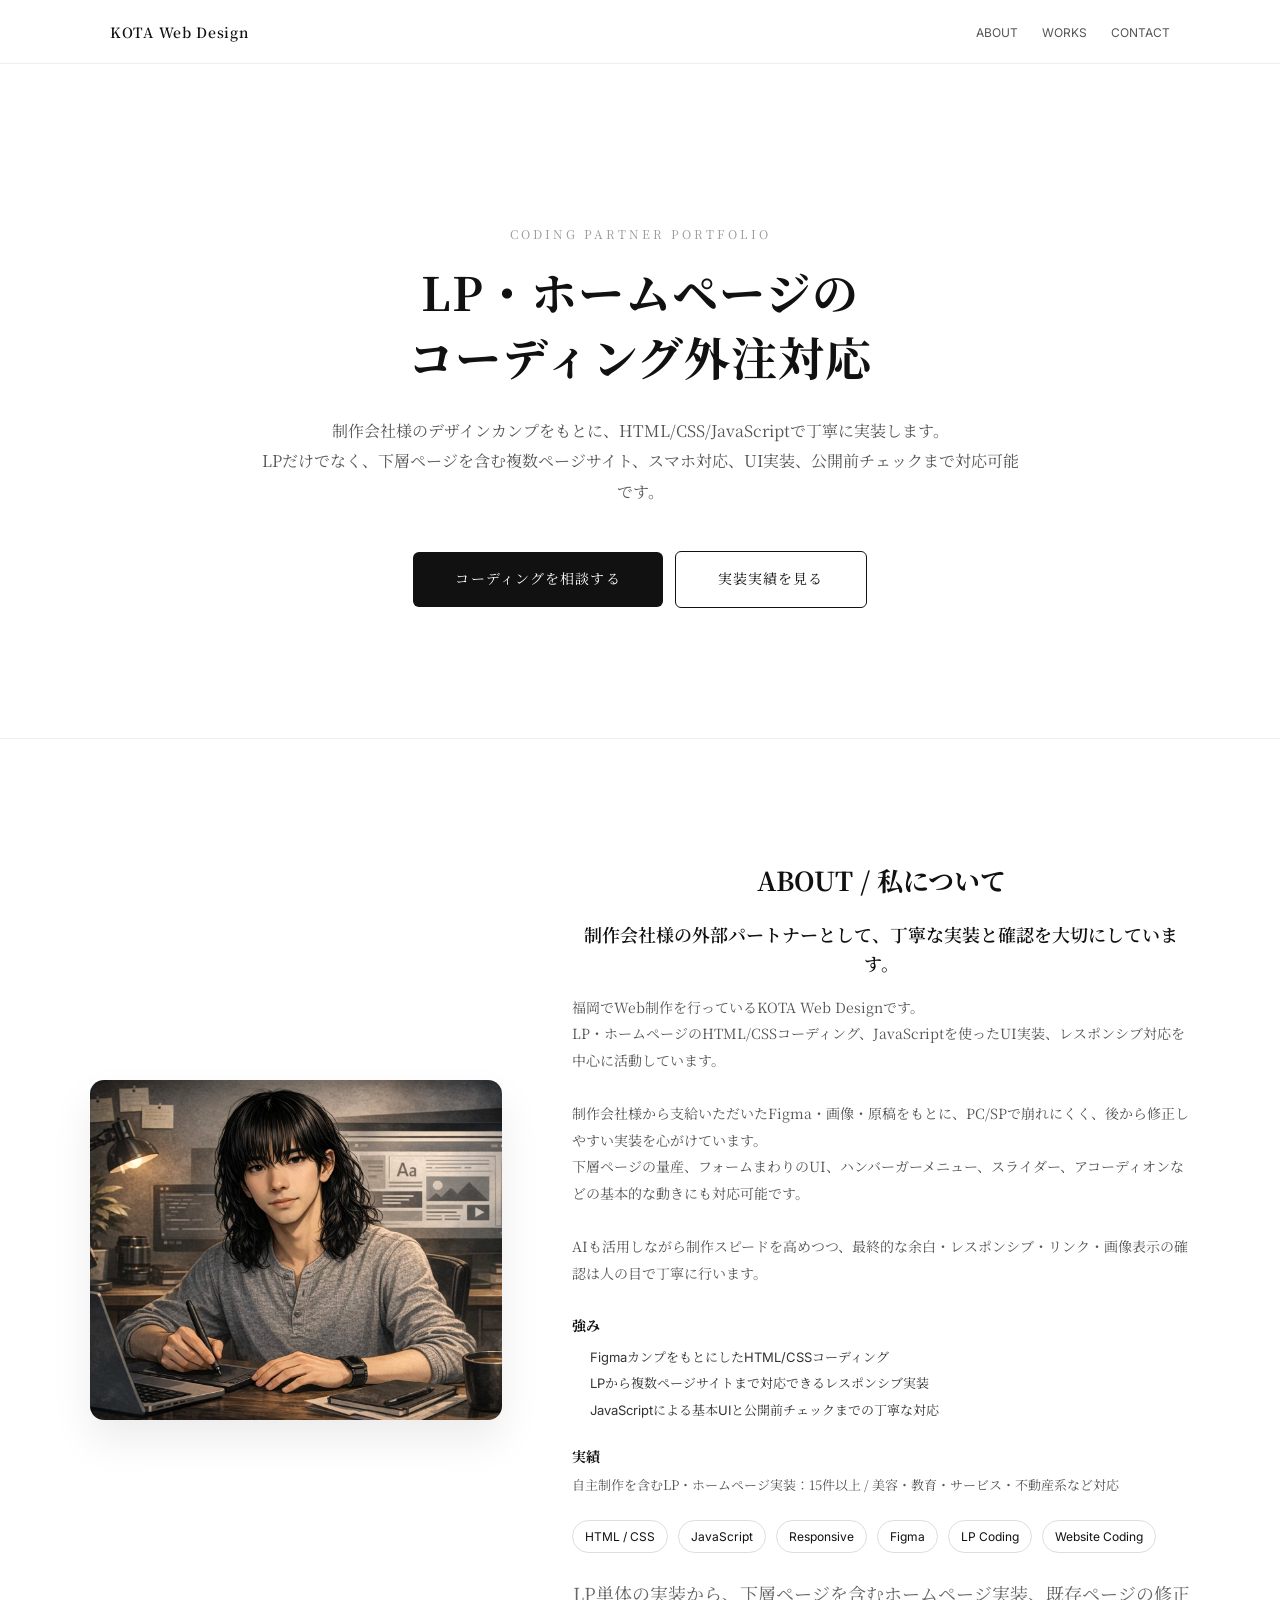
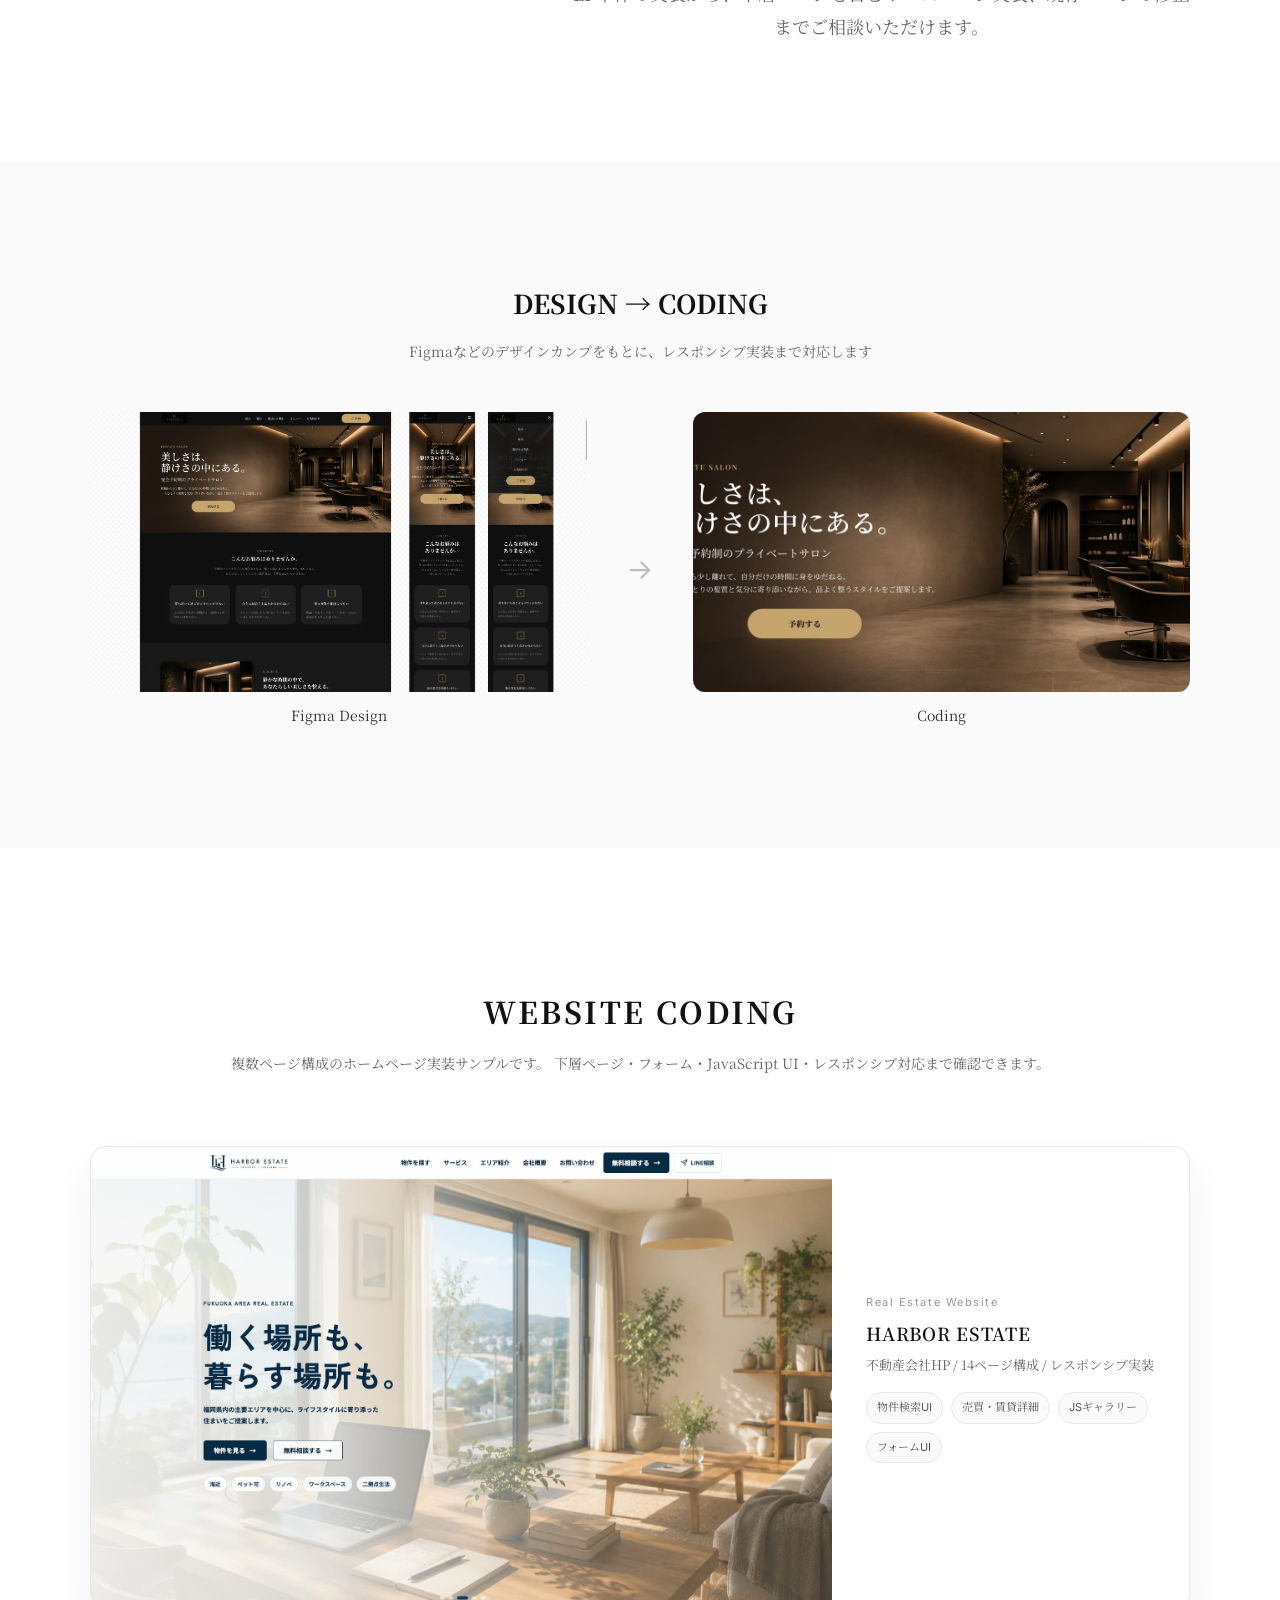
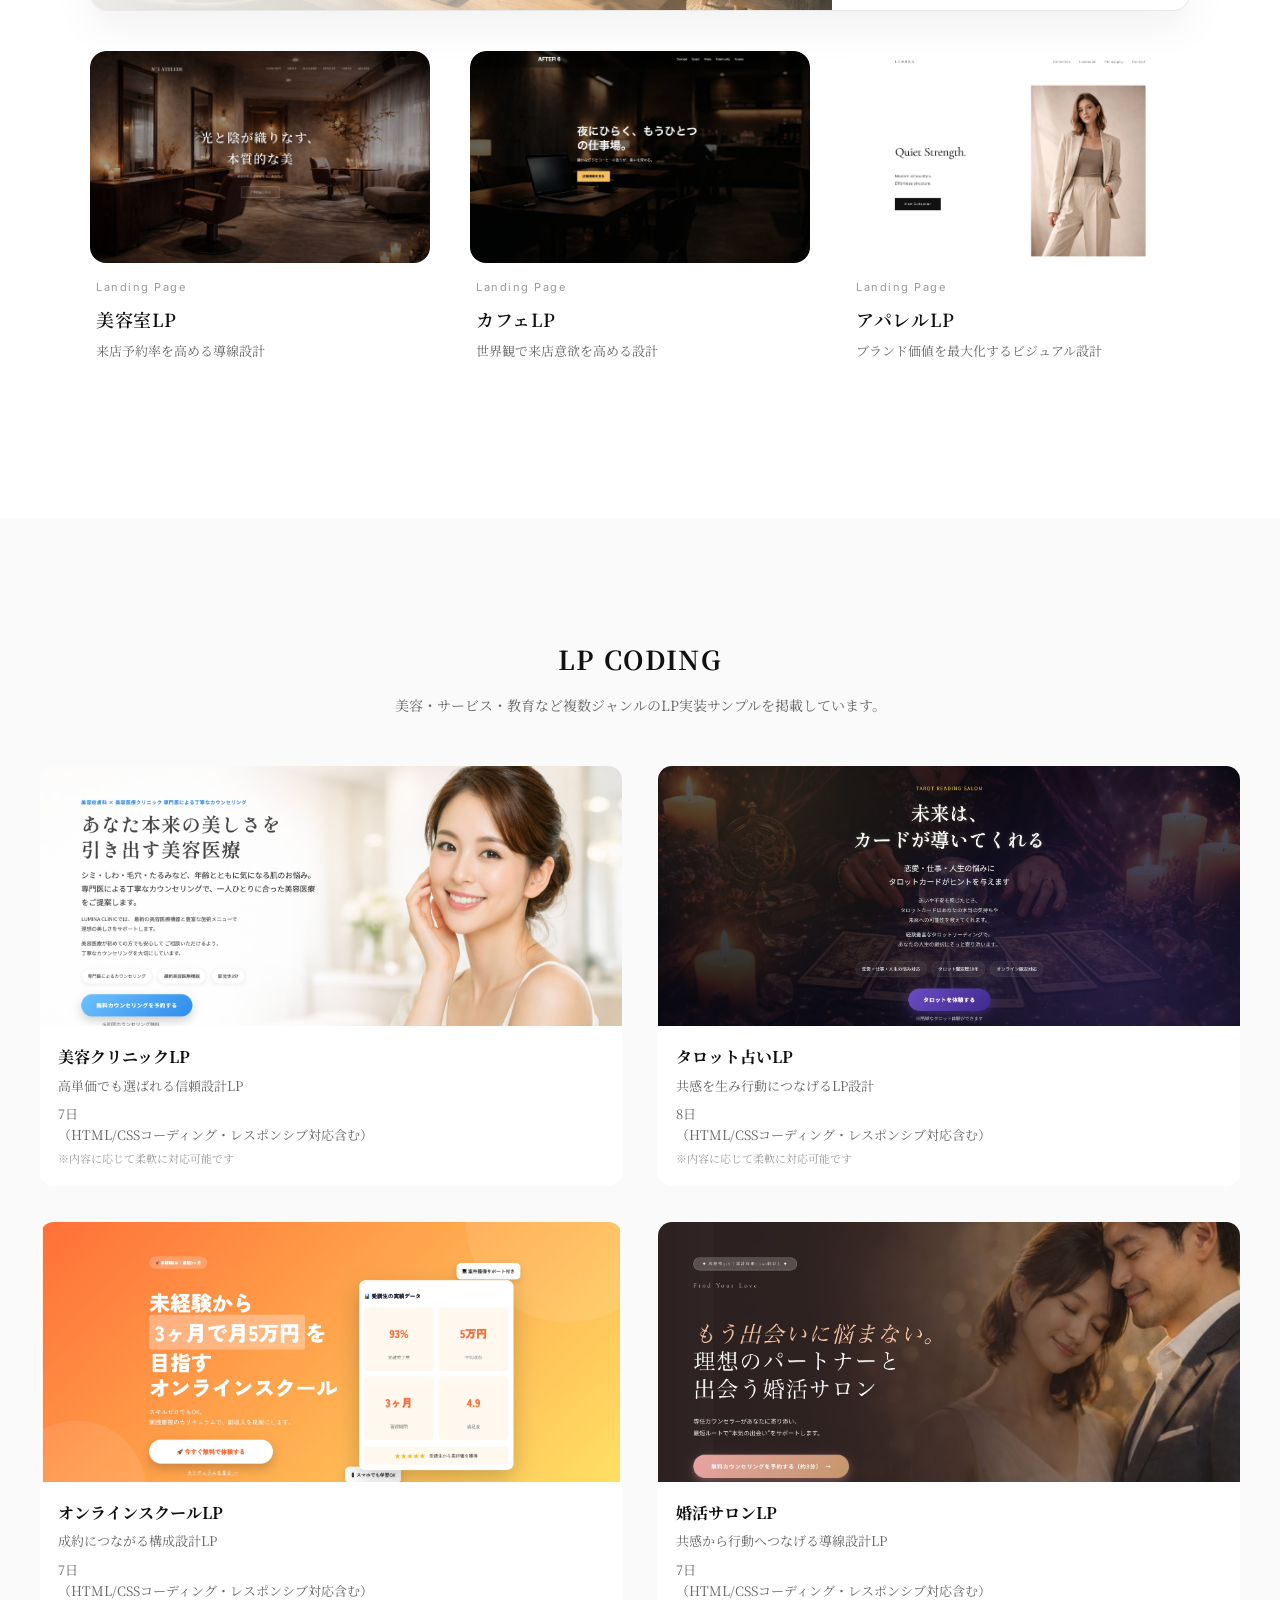
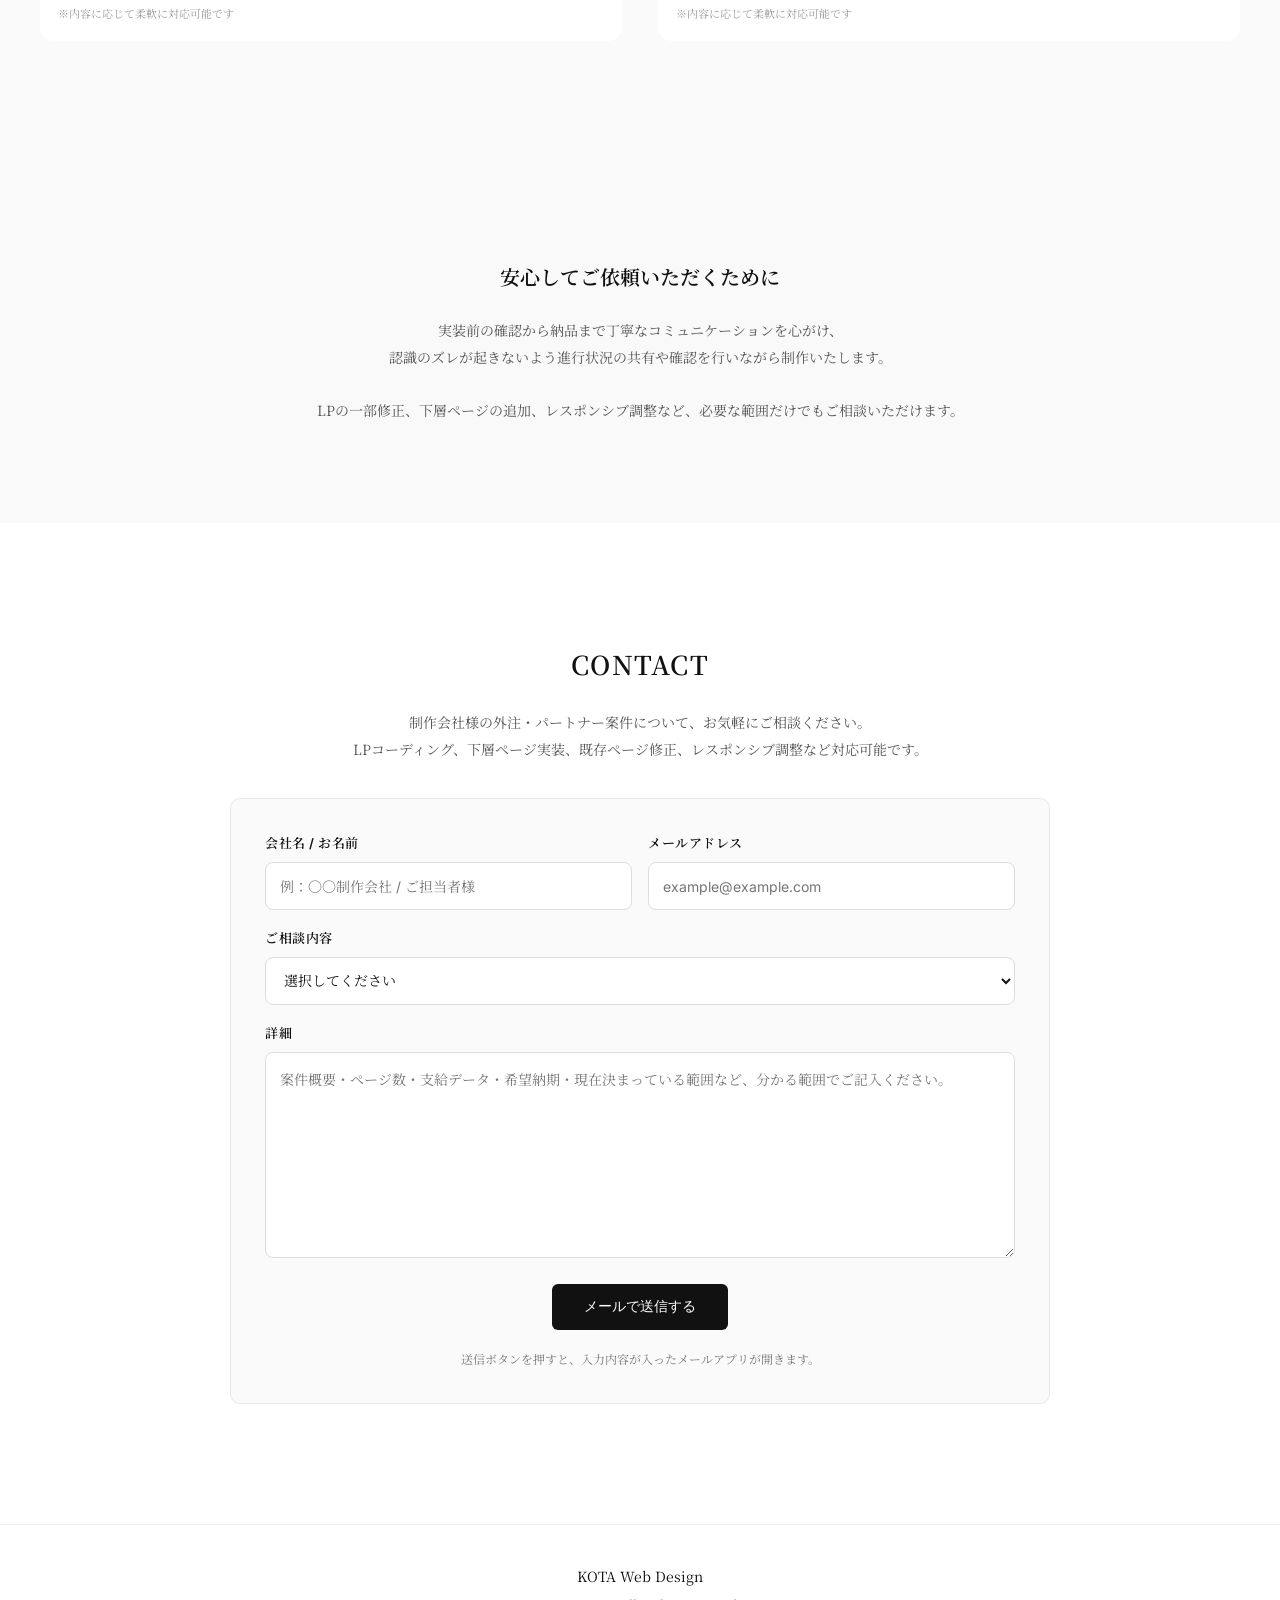
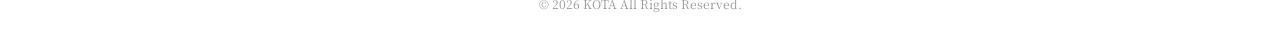
==== commit fd279425: "Add files via upload" ====
--- a/index.html
+++ b/index.html
@@ -6,16 +6,16 @@
   <meta name="viewport" content="width=device-width, initial-scale=1.0">
 
   <!-- SEO -->
-  <title>制作会社様向けコーディング外注 | KOTA Web Design</title>
-
-  <meta name="description" content="制作会社様向けに、FigmaなどのデザインカンプからのHTML/CSSコーディング、レスポンシブ対応、JavaScriptによるUI実装に対応しています。">
+  <title>LP・ホームページのコーディング外注対応 | KOTA Web Design</title>
+
+  <meta name="description" content="制作会社様向けに、LP・複数ページサイトのHTML/CSS/JavaScriptコーディング、レスポンシブ対応、公開前チェックまで対応します。">
 
   <!-- OGP（SNSシェア用） -->
-  <meta property="og:title" content="KOTA Web Design｜コーディング外注ポートフォリオ">
-  <meta property="og:description" content="制作会社様向けに、デザインカンプからのHTML/CSSコーディング・レスポンシブ対応を行います。">
+  <meta property="og:title" content="KOTA Web Design｜コーディング外注対応ポートフォリオ">
+  <meta property="og:description" content="LP・ホームページのレスポンシブコーディング、下層ページ実装、JavaScript UIまで対応する制作会社様向けポートフォリオ。">
   <meta property="og:type" content="website">
-  <meta property="og:url" content="https://kota-web-design.github.io/kota-web-design-portfolio/">
-  <meta property="og:image" content="https://kota-web-design.github.io/kota-web-design-portfolio/img/ogp.jpg">
+  <meta property="og:url" content="https://kota-web-design.github.io/coding-partner-portfolio/">
+  <meta property="og:image" content="https://kota-web-design.github.io/coding-partner-portfolio/img/ogp.jpg">
 
   <!-- Twitter -->
   <meta name="twitter:card" content="summary_large_image">
@@ -68,25 +68,24 @@
 
   <div class="fv__inner">
 
-    <p class="fv__lead">WEB CODING PARTNER PORTFOLIO</p>
+    <p class="fv__lead">CODING PARTNER PORTFOLIO</p>
 
     <h1 class="fv__title">
-      制作会社様向け<br>
+      LP・ホームページの<br>
       コーディング外注対応
     </h1>
 
     <p class="fv__text">
-      Figmaなどのデザインカンプをもとに、<br>
-      HTML/CSSコーディング・レスポンシブ対応・JavaScript実装まで丁寧に対応します。<br>
-      下層ページ1枚・既存ページ修正など、小さな実装作業からご相談可能です。
+      制作会社様のデザインカンプをもとに、HTML/CSS/JavaScriptで丁寧に実装します。<br>
+      LPだけでなく、下層ページを含む複数ページサイト、スマホ対応、UI実装、公開前チェックまで対応可能です。
     </p>
 
     <div class="fv__cta">
-      <a href="mailto:kotasuetsugu.design@gmail.com" class="btn-primary">
-        メールで相談する
+      <a href="#contact" class="btn-primary">
+        コーディングを相談する
       </a>
       <a href="#works" class="btn-secondary">
-        制作事例を見る
+        実装実績を見る
       </a>
     </div>
   </div>
@@ -110,18 +109,17 @@
       <h2 class="about__title">ABOUT / 私について</h2>
 
       <p class="about__lead">
-        デザインカンプからの<br class="sp-only">コーディングに対応しています。
+        制作会社様の外部パートナーとして、<br class="sp-only">丁寧な実装と確認を大切にしています。
       </p>
 
       <p class="about__text">
-        Webコーダーとして、LPやコーポレートサイトの実装を中心に活動しています。<br>
-        制作会社様の外部パートナーとして、デザインの意図を汲み取りながら丁寧にコーディングいたします。<br><br>
-
-        Figmaなどのデザインカンプをもとにしたコーディングにも対応しており、<br>
-        PC・スマートフォンどちらでも見やすく崩れにくいレスポンシブ実装を心がけています。<br><br>
-
-        美容・カフェ・アパレルなど複数ジャンルのLP実装例があり、<br class="pc-only">
-        案件内容に近い事例を確認いただけます。
+        福岡でWeb制作を行っているKOTA Web Designです。<br>
+        LP・ホームページのHTML/CSSコーディング、JavaScriptを使ったUI実装、レスポンシブ対応を中心に活動しています。<br><br>
+
+        制作会社様から支給いただいたFigma・画像・原稿をもとに、PC/SPで崩れにくく、後から修正しやすい実装を心がけています。<br>
+        下層ページの量産、フォームまわりのUI、ハンバーガーメニュー、スライダー、アコーディオンなどの基本的な動きにも対応可能です。<br><br>
+
+        AIも活用しながら制作スピードを高めつつ、最終的な余白・レスポンシブ・リンク・画像表示の確認は人の目で丁寧に行います。
       </p>
 
       <!-- 強み -->
@@ -129,15 +127,15 @@
         <h3>強み</h3>
         <ul>
           <li>FigmaカンプをもとにしたHTML/CSSコーディング</li>
-          <li>スマートフォンでも崩れにくいレスポンシブ対応</li>
-          <li>進捗共有をしながらの丁寧な実装</li>
+          <li>LPから複数ページサイトまで対応できるレスポンシブ実装</li>
+          <li>JavaScriptによる基本UIと公開前チェックまでの丁寧な対応</li>
         </ul>
       </div>
 
       <!-- 実績 -->
       <div class="about__data">
         <h3>実績</h3>
-        <p>自主制作を含むLP実装：15件以上 / 美容・教育・サービス系など対応</p>
+        <p>自主制作を含むLP・ホームページ実装：15件以上 / 美容・教育・サービス・不動産系など対応</p>
       </div>
 
       <!-- スキル -->
@@ -147,11 +145,12 @@
         <li>Responsive</li>
         <li>Figma</li>
         <li>LP Coding</li>
+        <li>Website Coding</li>
       </ul>
 
         <!-- スタンス -->
       <p class="about__note">
-        短期のLP実装や下層ページのコーディングなど、<br>必要な範囲だけのご相談にも対応いたします。
+        LP単体の実装から、下層ページを含むホームページ実装、既存ページの修正までご相談いただけます。
       </p>
 
     </div>
@@ -170,7 +169,7 @@
     <h2 class="flow__title">DESIGN → CODING</h2>
 
     <p class="flow__lead">
-      デザインカンプから忠実に<br class="sp-only">コーディングまで対応可能です
+      Figmaなどのデザインカンプをもとに、<br class="sp-only">レスポンシブ実装まで対応します
     </p>
 
     <div class="flow__grid">
@@ -203,14 +202,33 @@
 
   <div class="works__inner">
 
-    <h2 class="works__title">WORKS</h2>
+    <h2 class="works__title">WEBSITE CODING</h2>
 
     <p class="works__lead">
-      HTML/CSSコーディング・レスポンシブ対応の制作事例<br class="sp-only">
-      （画像クリックで詳細とデモサイトを確認できます）
+      複数ページ構成のホームページ実装サンプルです。<br class="sp-only">
+      下層ページ・フォーム・JavaScript UI・レスポンシブ対応まで確認できます。
     </p>
 
     <div class="works__grid">
+
+      <!-- 不動産会社HP -->
+      <a href="work-harbor-estate.html" class="works__card works__card--featured">
+        <div class="works__img">
+          <img src="img/harbor-estate.jpg" alt="不動産会社ホームページ HARBOR ESTATEのコーディング実績" loading="lazy">
+          <span class="works__link">詳細を見る →</span>
+        </div>
+        <div class="works__info">
+          <span class="works__category">Real Estate Website</span>
+          <h3>HARBOR ESTATE</h3>
+          <p>不動産会社HP / 14ページ構成 / レスポンシブ実装</p>
+          <ul class="works__tags" aria-label="実装内容">
+            <li>物件検索UI</li>
+            <li>売買・賃貸詳細</li>
+            <li>JSギャラリー</li>
+            <li>フォームUI</li>
+          </ul>
+        </div>
+      </a>
 
       <!-- 美容 -->
       <a href="work-hair.html" class="works__card">
@@ -219,6 +237,7 @@
           <span class="works__link">詳細を見る →</span>
         </div>
         <div class="works__info">
+          <span class="works__category">Landing Page</span>
           <h3>美容室LP</h3>
           <p>来店予約率を高める導線設計</p>
         </div>
@@ -231,6 +250,7 @@
           <span class="works__link">詳細を見る →</span>
         </div>
         <div class="works__info">
+          <span class="works__category">Landing Page</span>
           <h3>カフェLP</h3>
           <p>世界観で来店意欲を高める設計</p>
         </div>
@@ -243,6 +263,7 @@
           <span class="works__link">詳細を見る →</span>
         </div>
         <div class="works__info">
+          <span class="works__category">Landing Page</span>
           <h3>アパレルLP</h3>
           <p>ブランド価値を最大化するビジュアル設計</p>
         </div>
@@ -258,10 +279,10 @@
 <section class="lp">
   <div class="lp__inner">
 
-    <h2 class="lp__title">LP PROJECTS</h2>
+    <h2 class="lp__title">LP CODING</h2>
 
     <p class="lp__lead">
-      美容・サービス・教育など複数ジャンルの<br class="sp-only">LP実装サンプルを掲載しています
+      美容・サービス・教育など複数ジャンルの<br class="sp-only">LP実装サンプルを掲載しています。
     </p>
 
     <div class="lp__grid">
@@ -358,7 +379,7 @@
   実装前の確認から納品まで丁寧なコミュニケーションを心がけ、<br class="pc-only">
   認識のズレが起きないよう進行状況の共有や確認を<br class="sp-only">行いながら制作いたします。<br><br>
 
-  制作会社様の外部パートナーとして、必要な範囲だけでも<br class="sp-only">ご相談いただけます。
+  LPの一部修正、下層ページの追加、レスポンシブ調整など、必要な範囲だけでもご相談いただけます。
 </p>
 
   </div>
@@ -371,17 +392,49 @@
     <h2 class="contact__title">CONTACT</h2>
 
     <p class="contact__text">
-      制作会社様からのコーディング外注・パートナー相談を受け付けています。<br>
-      FigmaカンプからのHTML/CSSコーディング、レスポンシブ対応、LP実装に加え、<br>
-      既存ページの修正・下層ページ追加・表示崩れ調整など、小さな作業から対応可能です。<br><br>
-
-      メール：kotasuetsugu.design@gmail.com
-    </p>
-
-    <a href="mailto:kotasuetsugu.design@gmail.com"
-       class="contact__btn">
-      コーディング外注を相談する
-    </a>
+      制作会社様の外注・パートナー案件について、お気軽にご相談ください。<br>
+      LPコーディング、下層ページ実装、既存ページ修正、レスポンシブ調整など対応可能です。
+    </p>
+
+    <form class="contact__form" id="contactForm">
+      <div class="contact__grid">
+        <label class="contact__field">
+          <span>会社名 / お名前</span>
+          <input type="text" name="name" placeholder="例：〇〇制作会社 / ご担当者様" required>
+        </label>
+
+        <label class="contact__field">
+          <span>メールアドレス</span>
+          <input type="email" name="email" placeholder="example@example.com" required>
+        </label>
+      </div>
+
+      <label class="contact__field">
+        <span>ご相談内容</span>
+        <select name="type" required>
+          <option value="">選択してください</option>
+          <option value="LPコーディング">LPコーディング</option>
+          <option value="複数ページサイト実装">複数ページサイト実装</option>
+          <option value="下層ページ追加・量産">下層ページ追加・量産</option>
+          <option value="既存ページ修正">既存ページ修正</option>
+          <option value="レスポンシブ調整">レスポンシブ調整</option>
+          <option value="その他">その他</option>
+        </select>
+      </label>
+
+      <label class="contact__field">
+        <span>詳細</span>
+        <textarea name="message" rows="7" placeholder="案件概要・ページ数・支給データ・希望納期・現在決まっている範囲など、分かる範囲でご記入ください。" required></textarea>
+      </label>
+
+      <div class="contact__actions">
+        <button type="submit" class="contact__btn">メールで送信する</button>
+      </div>
+
+      <p class="contact__note">
+        送信ボタンを押すと、入力内容が入ったメールアプリが開きます。
+      </p>
+    </form>
 
   </div>
 </section>
--- a/style.css
+++ b/style.css
@@ -15,6 +15,13 @@
 
 html {
   overflow-x: hidden;
+  scroll-behavior: smooth;
+}
+
+#about,
+#works,
+#contact {
+  scroll-margin-top: 84px;
 }
 
 body {
@@ -446,18 +453,37 @@
   transition: all 0.35s ease;
 }
 
+.works__card--featured {
+  grid-column: 1 / -1;
+  display: grid;
+  grid-template-columns: minmax(0, 1.35fr) minmax(280px, 0.65fr);
+  border: 1px solid #e8e8e8;
+  box-shadow: 0 18px 42px rgba(0, 0, 0, 0.055);
+}
+
 /* 画像 */
 .works__img {
   position: relative;
   overflow: hidden;
   border-radius: 16px;
+  aspect-ratio: 16 / 10;
 }
 
 .works__img img {
   width: 100%;
-  height: 240px;
+  height: 100%;
   object-fit: cover;
   transition: transform 0.5s ease;
+}
+
+.works__card--featured .works__img {
+  border-radius: 16px 0 0 16px;
+}
+
+.works__card--featured .works__img img {
+  height: 100%;
+  min-height: 360px;
+  object-position: center top;
 }
 
 /* CTAラベル */
@@ -480,6 +506,22 @@
   padding: 16px 6px;
 }
 
+.works__card--featured .works__info {
+  display: flex;
+  flex-direction: column;
+  justify-content: center;
+  padding: 34px;
+}
+
+.works__category {
+  display: block;
+  margin-bottom: 8px;
+  font-family: 'Inter', 'Noto Serif JP', sans-serif;
+  font-size: 11px;
+  color: #999;
+  letter-spacing: 0.14em;
+}
+
 .works__info h3 {
   font-size: 18px;
   margin-bottom: 6px;
@@ -491,6 +533,23 @@
   font-size: 13px;
   color: #666;
   line-height: 1.7;
+}
+
+.works__tags {
+  display: flex;
+  flex-wrap: wrap;
+  gap: 8px;
+  margin-top: 16px;
+}
+
+.works__tags li {
+  font-family: 'Inter', 'Noto Serif JP', sans-serif;
+  font-size: 11px;
+  color: #555;
+  padding: 6px 10px;
+  border: 1px solid #e7e7e7;
+  border-radius: 999px;
+  background: #fafafa;
 }
 
 /* ホバー */
@@ -635,7 +694,7 @@
 }
 
 .contact__inner {
-  max-width: 700px;
+  max-width: 820px;
   margin: 0 auto;
 }
 
@@ -652,25 +711,103 @@
   font-size: 14px;
   line-height: 1.9;
   color: #555;
-  margin-bottom: 40px;
-}
-
-/* ボタン */
+  margin-bottom: 36px;
+}
+
+.contact__form {
+  width: 100%;
+  padding: 34px;
+  border: 1px solid #e8e8e8;
+  border-radius: 10px;
+  background: #fafafa;
+  text-align: left;
+}
+
+.contact__grid {
+  display: grid;
+  grid-template-columns: repeat(2, minmax(0, 1fr));
+  gap: 16px;
+}
+
+.contact__field {
+  display: block;
+  margin-bottom: 18px;
+}
+
+.contact__field span {
+  display: block;
+  margin-bottom: 8px;
+  font-size: 13px;
+  font-weight: 600;
+  letter-spacing: 0.04em;
+}
+
+.contact__field input,
+.contact__field select,
+.contact__field textarea {
+  width: 100%;
+  border: 1px solid #ddd;
+  border-radius: 8px;
+  background: #fff;
+  color: #111;
+  font: inherit;
+  font-size: 14px;
+  outline: none;
+  transition: 0.3s;
+}
+
+.contact__field input,
+.contact__field select {
+  height: 48px;
+  padding: 0 14px;
+}
+
+.contact__field textarea {
+  padding: 14px;
+  line-height: 1.8;
+  resize: vertical;
+}
+
+.contact__field input:focus,
+.contact__field select:focus,
+.contact__field textarea:focus {
+  border-color: #111;
+  box-shadow: 0 0 0 3px rgba(17, 17, 17, 0.08);
+}
+
+.contact__actions {
+  display: flex;
+  flex-wrap: wrap;
+  align-items: center;
+  justify-content: center;
+  gap: 16px;
+  margin-top: 8px;
+}
+
 .contact__btn {
   display: inline-block;
+  border: 0;
   padding: 14px 32px;
   background: #111;
   color: #fff;
   font-size: 14px;
   border-radius: 6px;
   text-decoration: none;
+  cursor: pointer;
   transition: 0.3s;
 }
 
-/* ホバー */
 .contact__btn:hover {
   background: #333;
   transform: translateY(-2px);
+}
+
+.contact__note {
+  margin-top: 18px;
+  color: #777;
+  font-size: 12px;
+  line-height: 1.8;
+  text-align: center;
 }
 
 /* ===============================
@@ -871,6 +1008,13 @@
 .work__cta {
   margin-top: 80px;
   text-align: center;
+}
+
+.work__cta--double {
+  display: flex;
+  justify-content: center;
+  gap: 14px;
+  flex-wrap: wrap;
 }
 
 .work__cta a {
@@ -882,6 +1026,12 @@
   letter-spacing: 0.08em;
   border-radius: 6px;
   transition: all 0.3s ease;
+}
+
+.work__cta a.work__cta-secondary {
+  background-color: #fff;
+  color: #111;
+  border: 1px solid #111;
 }
 
 .work__cta a:hover {
@@ -1159,8 +1309,26 @@
     text-align: center;
   }
 
+  .works__card--featured {
+    display: block;
+    grid-column: auto;
+  }
+
+  .works__card--featured .works__img {
+    border-radius: 16px;
+  }
+
   .works__img img {
-    height: auto;
+    height: 100%;
+  }
+
+  .works__card--featured .works__img img {
+    min-height: 0;
+    height: 100%;
+  }
+
+  .works__card--featured .works__info {
+    padding: 18px 10px;
   }
 
   .works__info h3 {
@@ -1178,6 +1346,14 @@
     padding: 6px 12px;
   }
 
+  .works__category {
+    font-size: 10px;
+  }
+
+  .works__tags {
+    justify-content: center;
+  }
+
   /* ===============================
    LP
 =============================== */
@@ -1257,6 +1433,38 @@
     line-height: 1.8;
     text-align: left;
     margin-bottom: 28px;
+  }
+
+  .contact__form {
+    padding: 20px;
+    border-radius: 8px;
+  }
+
+  .contact__grid {
+    grid-template-columns: 1fr;
+    gap: 0;
+  }
+
+  .contact__field {
+    margin-bottom: 16px;
+  }
+
+  .contact__field span {
+    font-size: 12px;
+  }
+
+  .contact__field input,
+  .contact__field select {
+    height: 46px;
+    font-size: 13px;
+  }
+
+  .contact__field textarea {
+    font-size: 13px;
+  }
+
+  .contact__actions {
+    display: block;
   }
 
   .contact__btn {
@@ -1265,7 +1473,9 @@
     padding: 16px;
     font-size: 14px;
     border-radius: 8px;
-  }
+    text-align: center;
+  }
+
 
 /* ===============================
    Footer
@@ -1379,6 +1589,10 @@
     margin-top: 60px;
   }
 
+  .work__cta--double {
+    gap: 12px;
+  }
+
   .work__cta a {
     width: 100%;
     padding: 16px;
@@ -1397,10 +1611,3 @@
 
 
 }
-
-
-
-
-
-
-
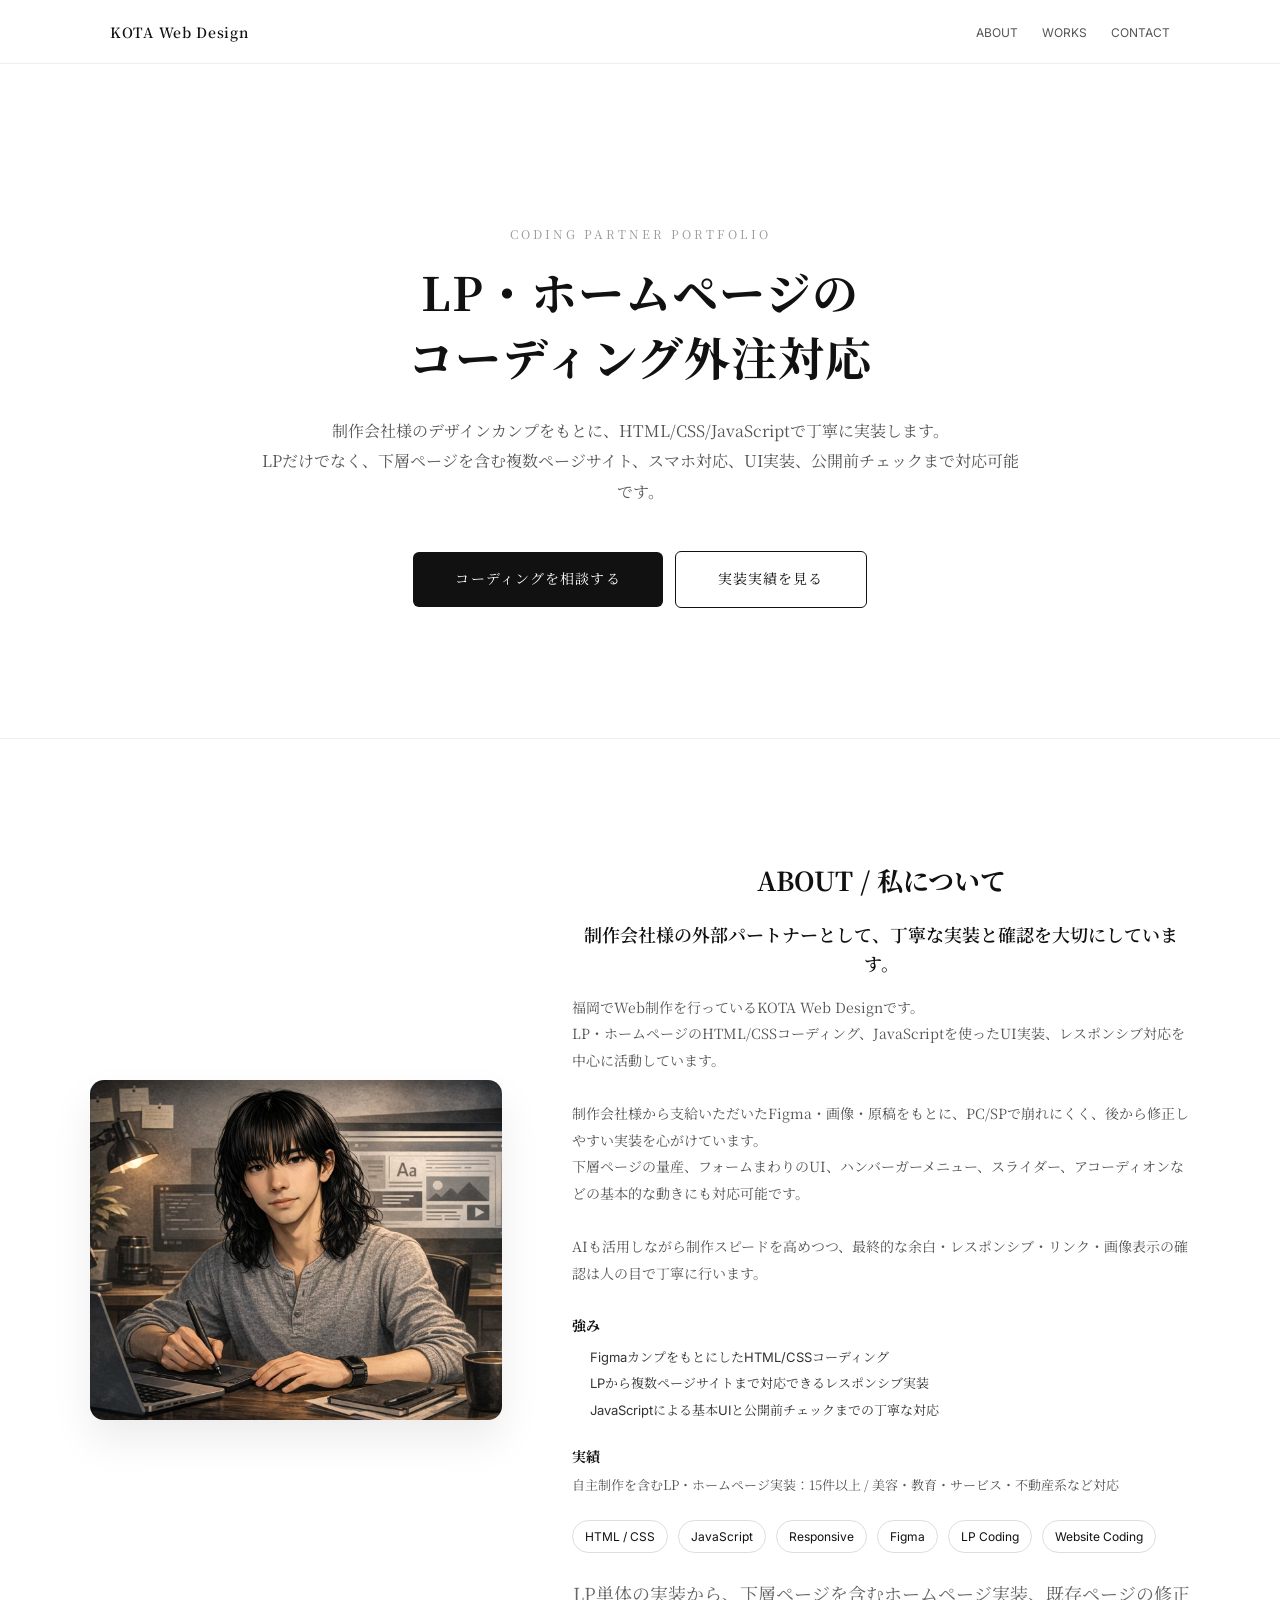
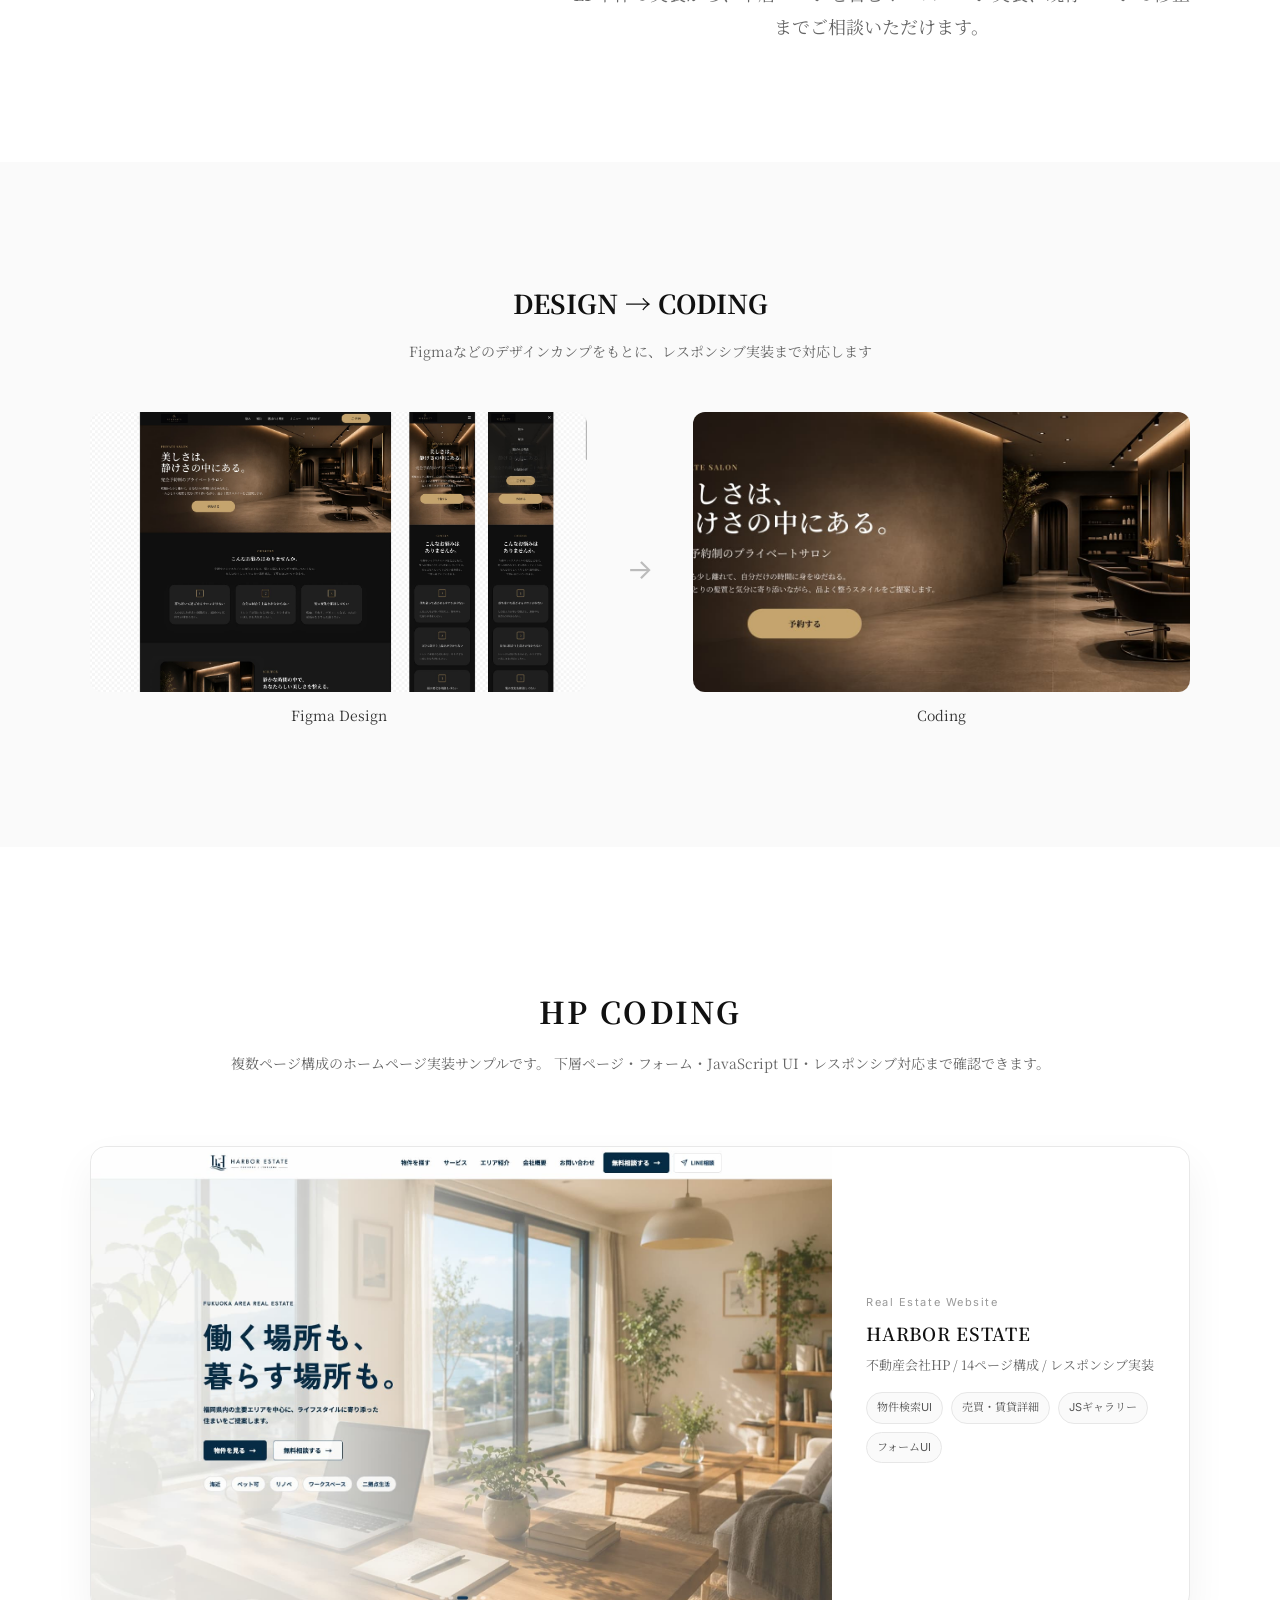
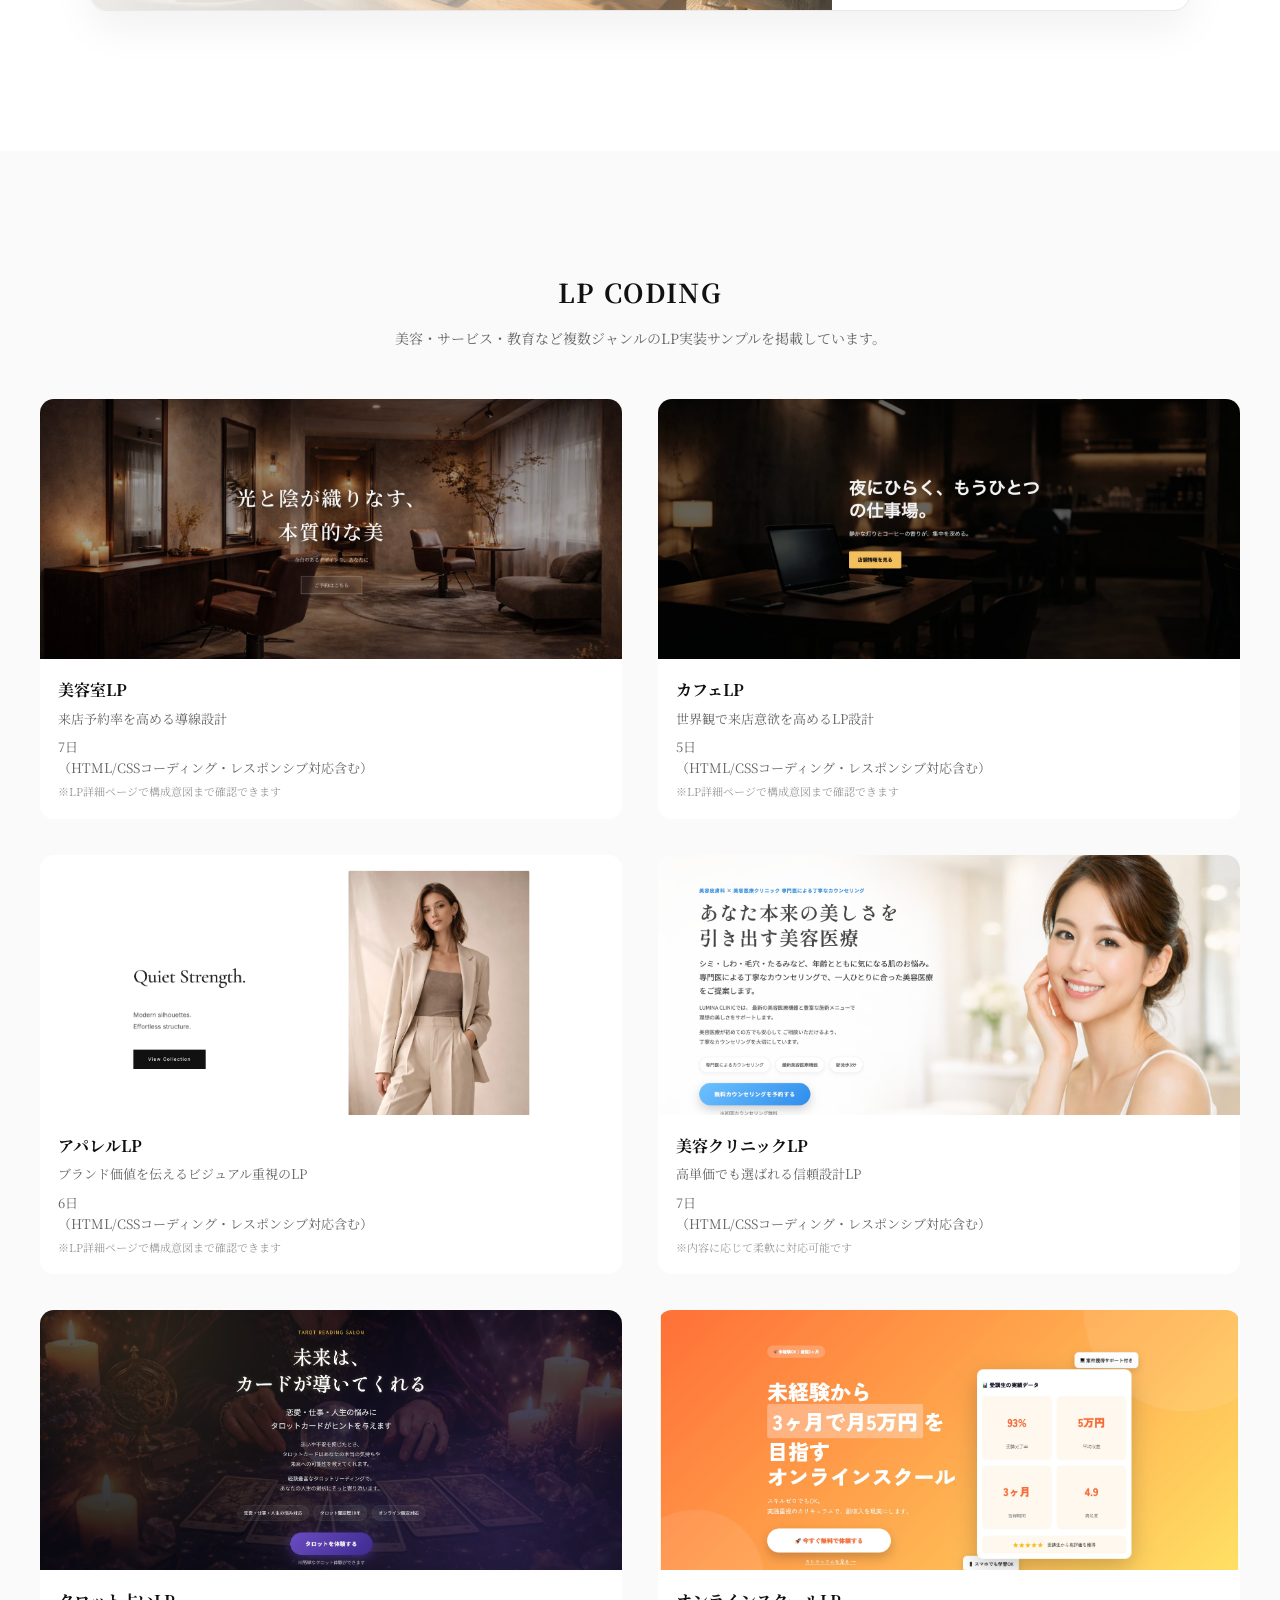
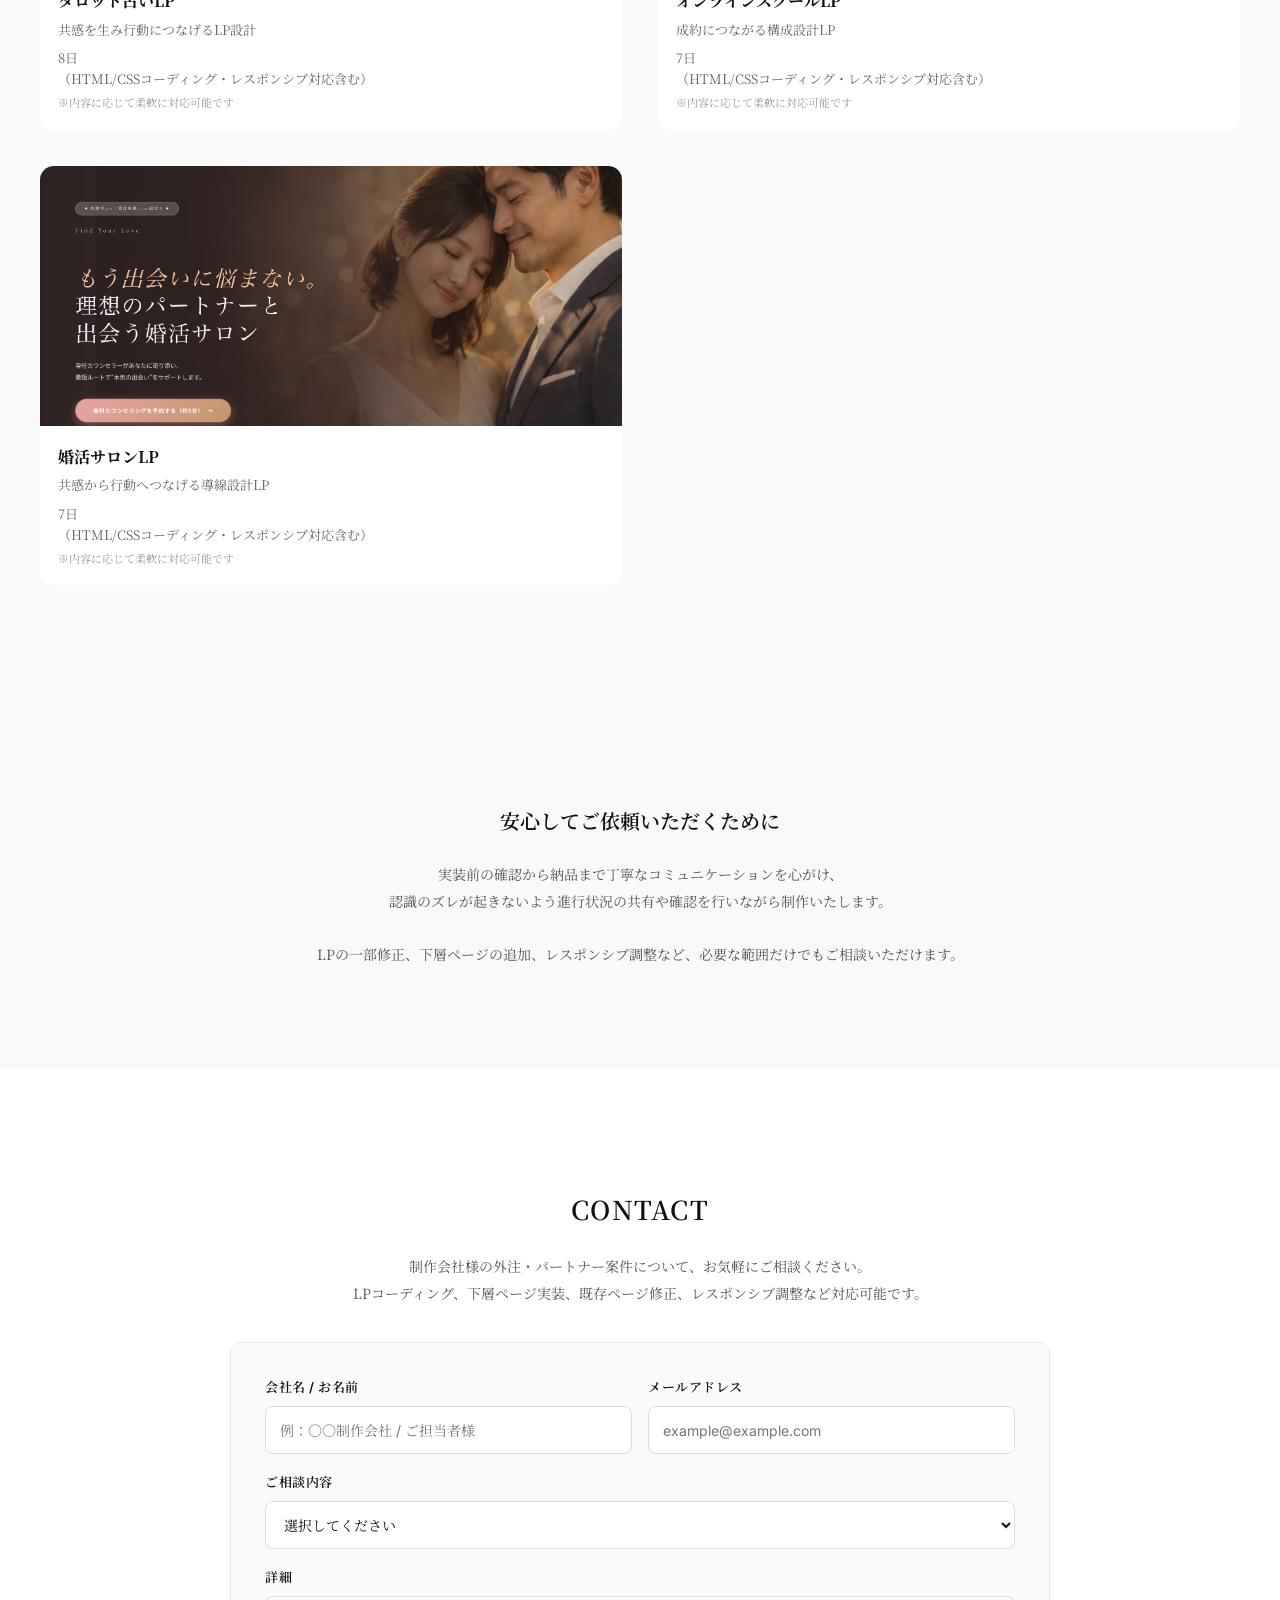
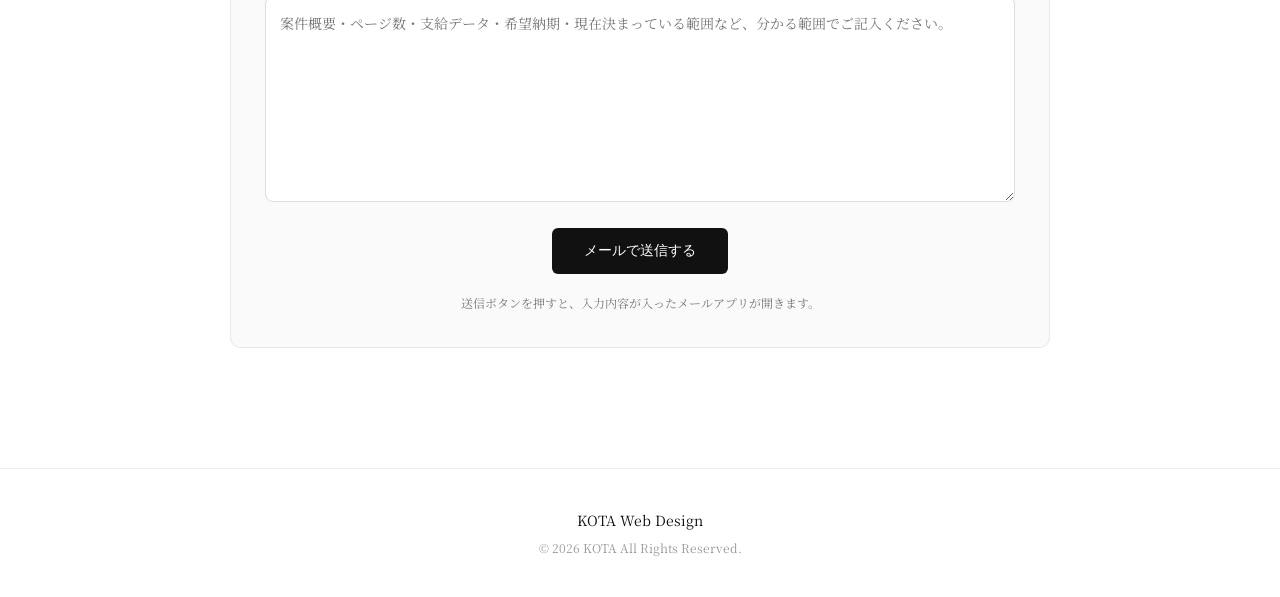
==== commit 601e64cc: "Add files via upload" ====
--- a/index.html
+++ b/index.html
@@ -202,7 +202,7 @@
 
   <div class="works__inner">
 
-    <h2 class="works__title">WEBSITE CODING</h2>
+    <h2 class="works__title">HP CODING</h2>
 
     <p class="works__lead">
       複数ページ構成のホームページ実装サンプルです。<br class="sp-only">
@@ -230,45 +230,6 @@
         </div>
       </a>
 
-      <!-- 美容 -->
-      <a href="work-hair.html" class="works__card">
-        <div class="works__img">
-          <img src="img/work-hair.jpg" alt="美容室LP制作事例" loading="lazy">
-          <span class="works__link">詳細を見る →</span>
-        </div>
-        <div class="works__info">
-          <span class="works__category">Landing Page</span>
-          <h3>美容室LP</h3>
-          <p>来店予約率を高める導線設計</p>
-        </div>
-      </a>
-
-      <!-- カフェ -->
-      <a href="work-cafe.html" class="works__card">
-        <div class="works__img">
-          <img src="img/work-cafe.jpg" alt="カフェLP制作事例" loading="lazy">
-          <span class="works__link">詳細を見る →</span>
-        </div>
-        <div class="works__info">
-          <span class="works__category">Landing Page</span>
-          <h3>カフェLP</h3>
-          <p>世界観で来店意欲を高める設計</p>
-        </div>
-      </a>
-
-      <!-- アパレル -->
-      <a href="work-apparel.html" class="works__card">
-        <div class="works__img">
-          <img src="img/work-apparel.jpg" alt="アパレルLP制作事例" loading="lazy">
-          <span class="works__link">詳細を見る →</span>
-        </div>
-        <div class="works__info">
-          <span class="works__category">Landing Page</span>
-          <h3>アパレルLP</h3>
-          <p>ブランド価値を最大化するビジュアル設計</p>
-        </div>
-      </a>
-
     </div>
 
   </div>
@@ -286,6 +247,63 @@
     </p>
 
     <div class="lp__grid">
+
+      <!-- 美容室 -->
+      <a href="work-hair.html" target="_blank" rel="noopener noreferrer" class="lp__card">
+        <div class="lp__img">
+          <img src="img/work-hair.jpg" alt="美容室LP制作事例" loading="lazy">
+        </div>
+        <div class="lp__info">
+          <h3>美容室LP</h3>
+          <p>
+            来店予約率を高める導線設計
+          </p>
+
+          <p class="lp__meta">
+            7日<br>
+            （HTML/CSSコーディング・レスポンシブ対応含む）<br>
+            <span class="lp__note">※LP詳細ページで構成意図まで確認できます</span>
+          </p>
+        </div>
+      </a>
+
+      <!-- カフェ -->
+      <a href="work-cafe.html" target="_blank" rel="noopener noreferrer" class="lp__card">
+        <div class="lp__img">
+          <img src="img/work-cafe.jpg" alt="カフェLP制作事例" loading="lazy">
+        </div>
+        <div class="lp__info">
+          <h3>カフェLP</h3>
+          <p>
+            世界観で来店意欲を高めるLP設計
+          </p>
+
+          <p class="lp__meta">
+            5日<br>
+            （HTML/CSSコーディング・レスポンシブ対応含む）<br>
+            <span class="lp__note">※LP詳細ページで構成意図まで確認できます</span>
+          </p>
+        </div>
+      </a>
+
+      <!-- アパレル -->
+      <a href="work-apparel.html" target="_blank" rel="noopener noreferrer" class="lp__card">
+        <div class="lp__img">
+          <img src="img/work-apparel.jpg" alt="アパレルLP制作事例" loading="lazy">
+        </div>
+        <div class="lp__info">
+          <h3>アパレルLP</h3>
+          <p>
+            ブランド価値を伝えるビジュアル重視のLP
+          </p>
+
+          <p class="lp__meta">
+            6日<br>
+            （HTML/CSSコーディング・レスポンシブ対応含む）<br>
+            <span class="lp__note">※LP詳細ページで構成意図まで確認できます</span>
+          </p>
+        </div>
+      </a>
 
    <!-- 美容クリニック -->
 <a href="lp-beauty-clinic.html" target="_blank" rel="noopener noreferrer" class="lp__card">
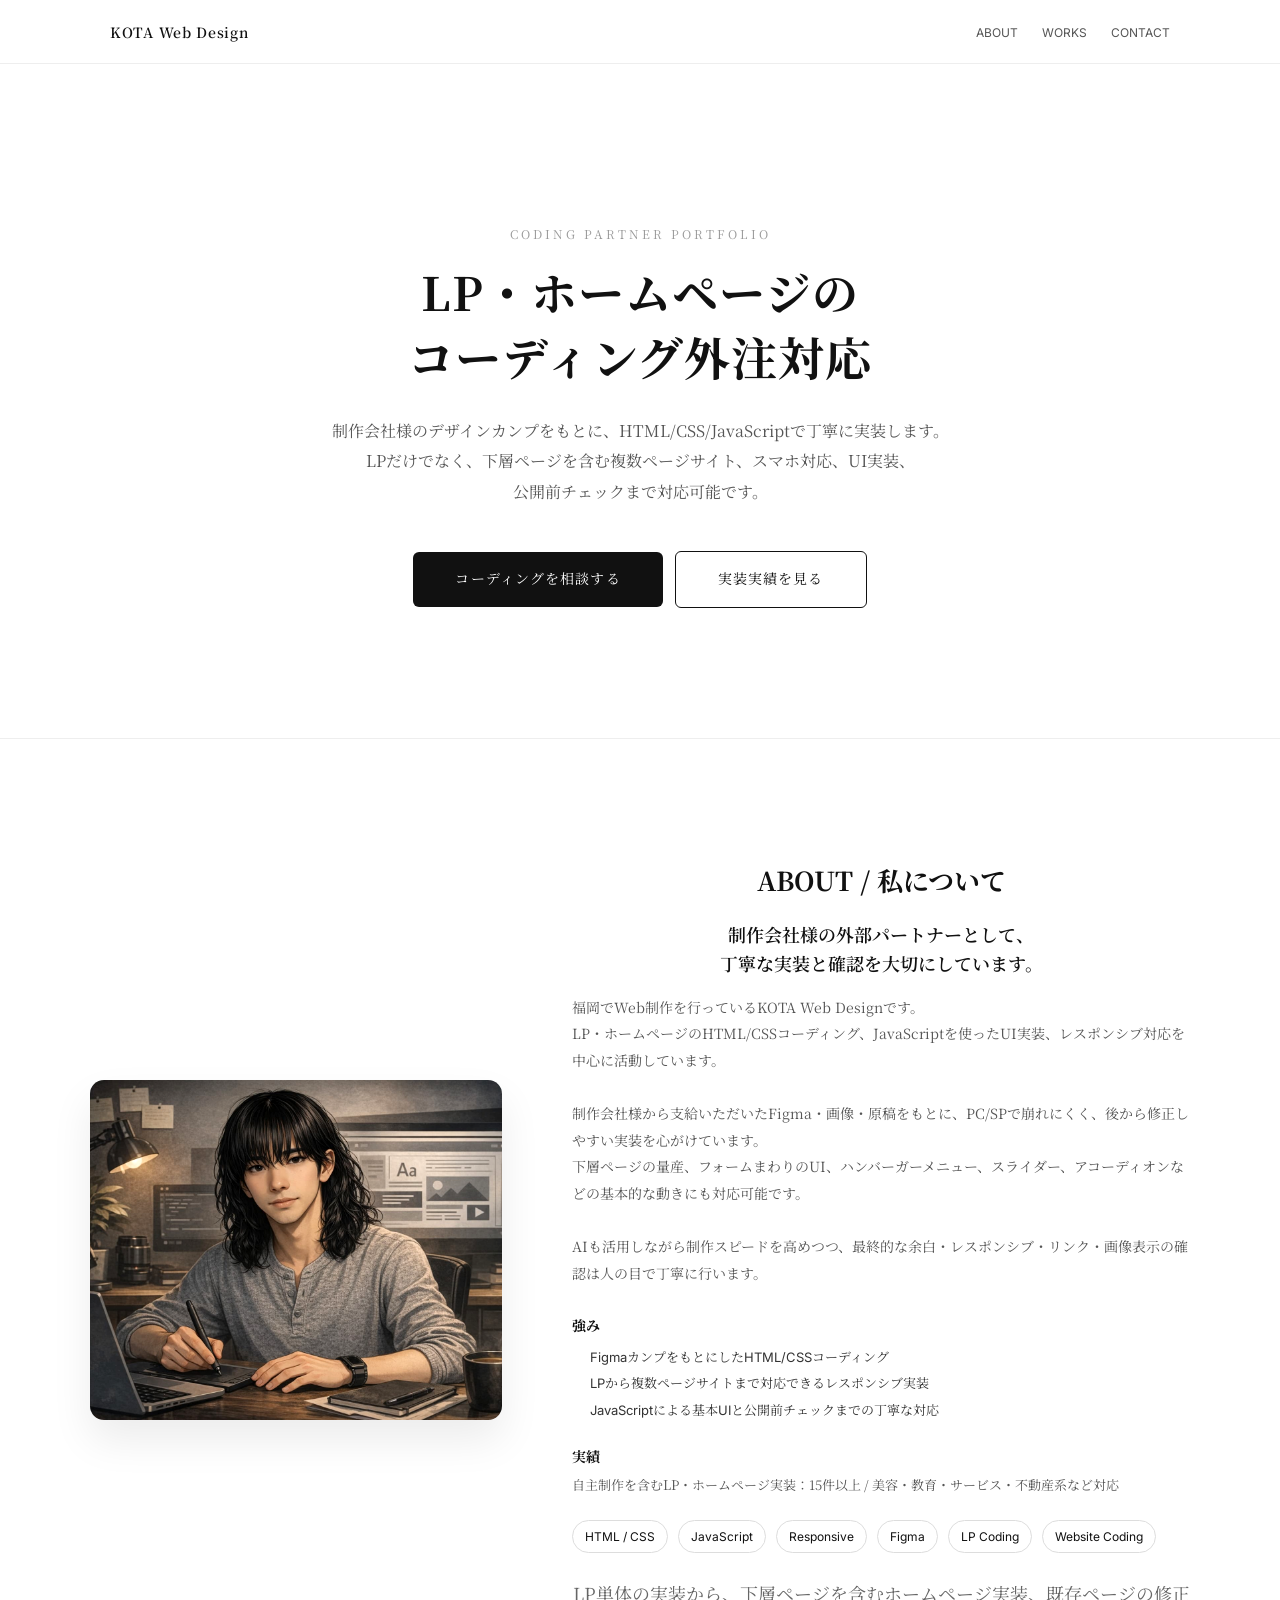
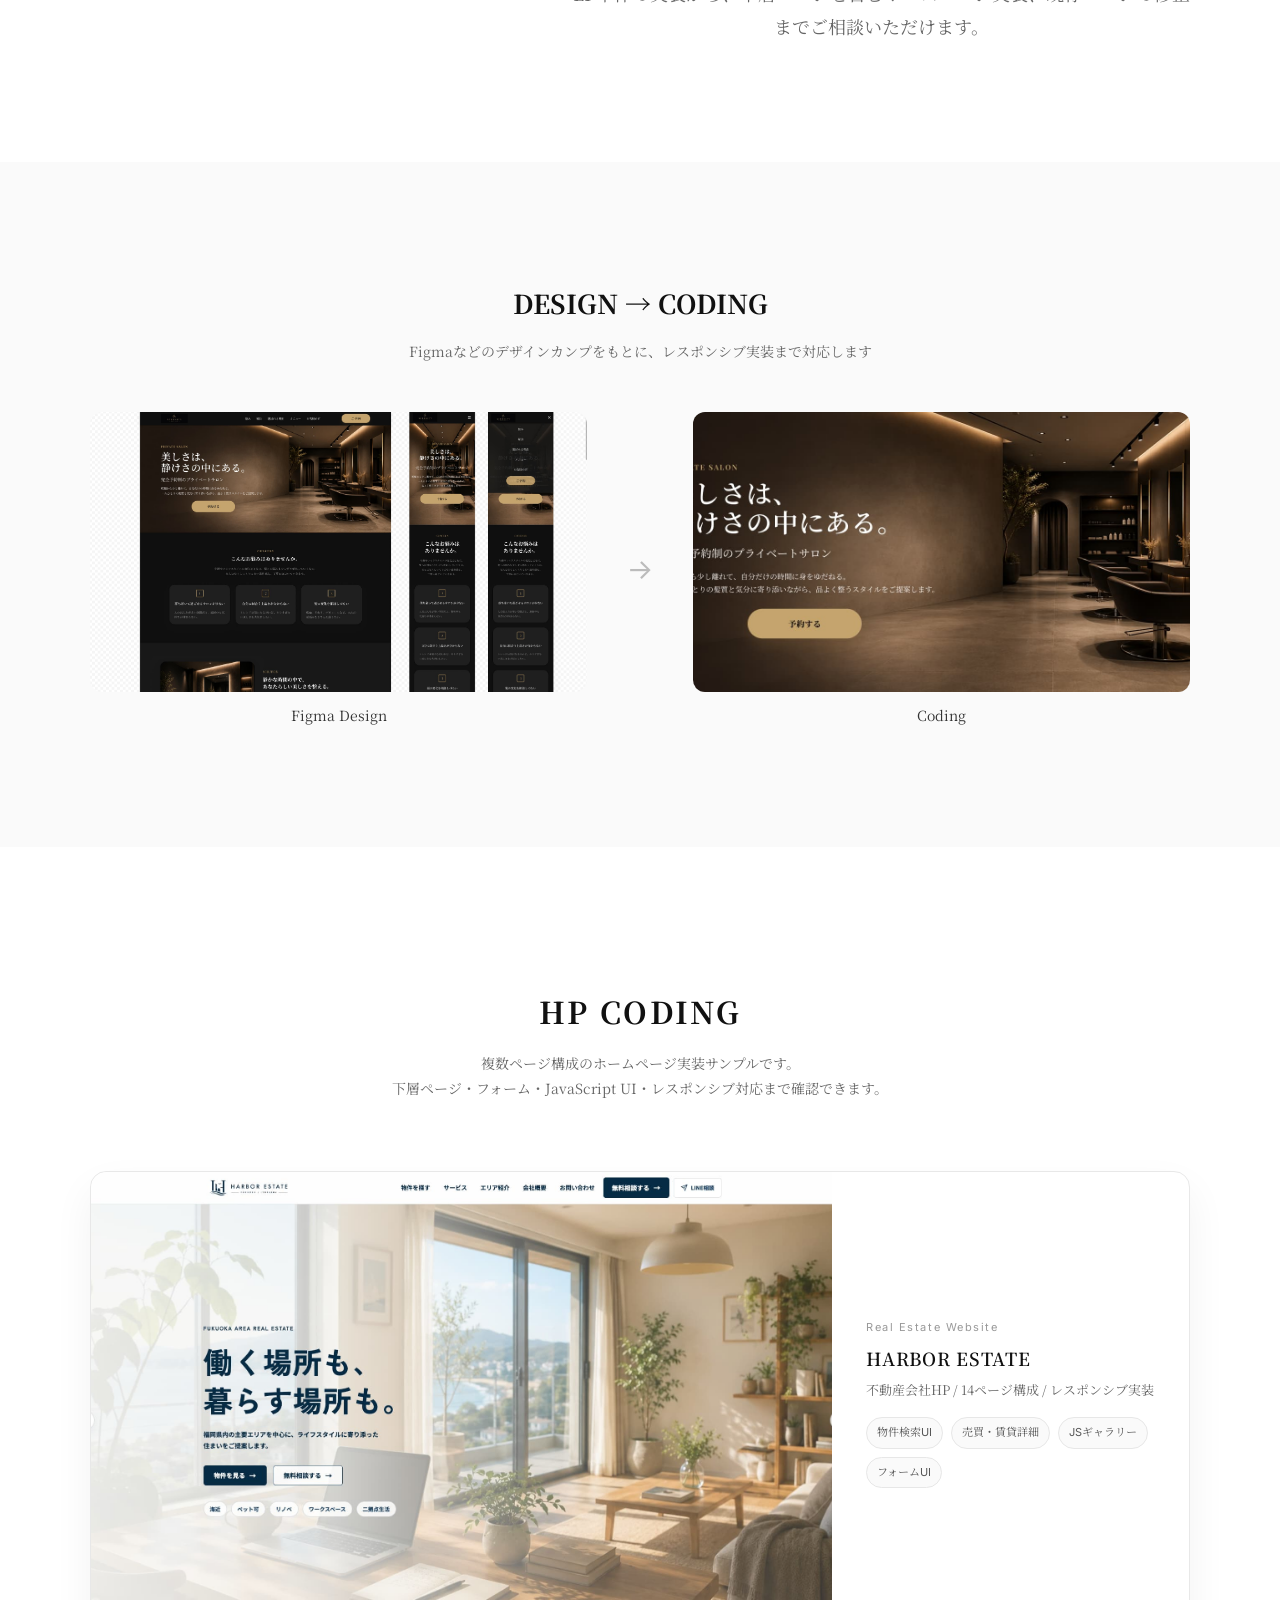
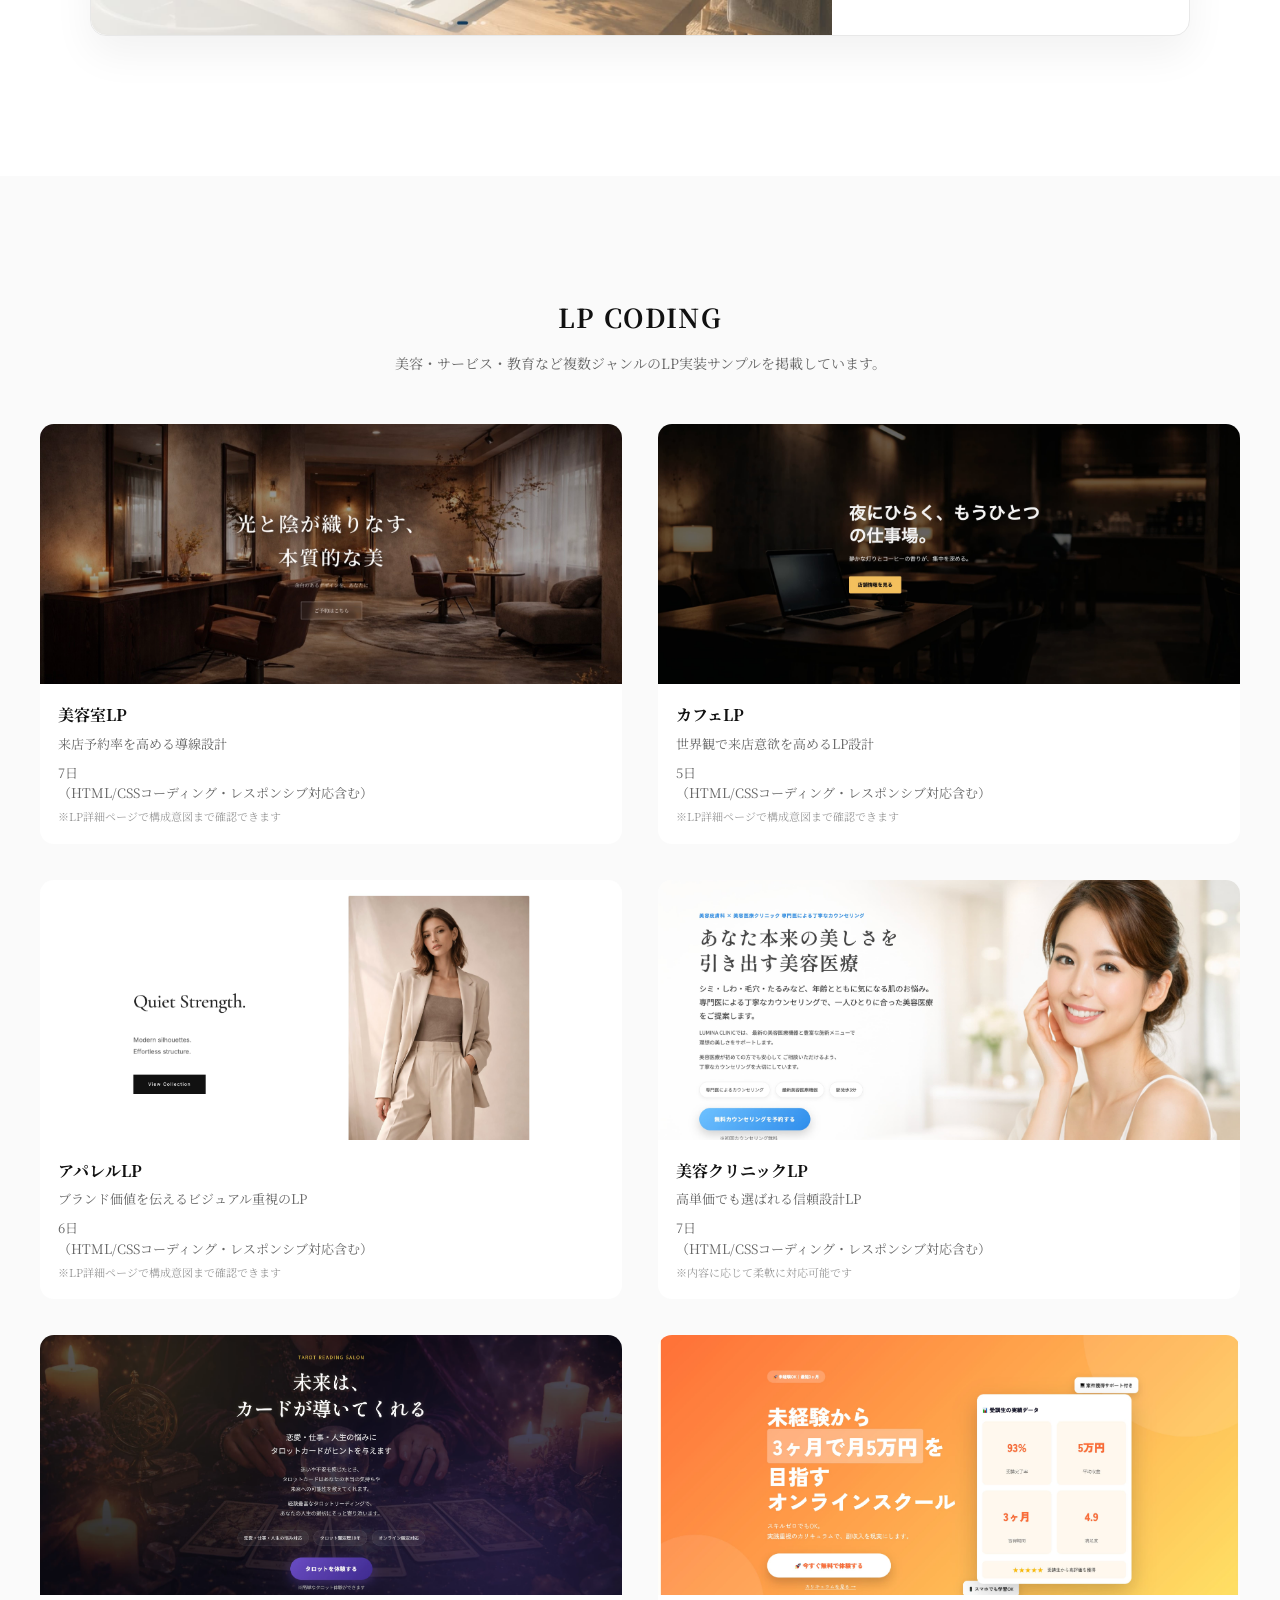
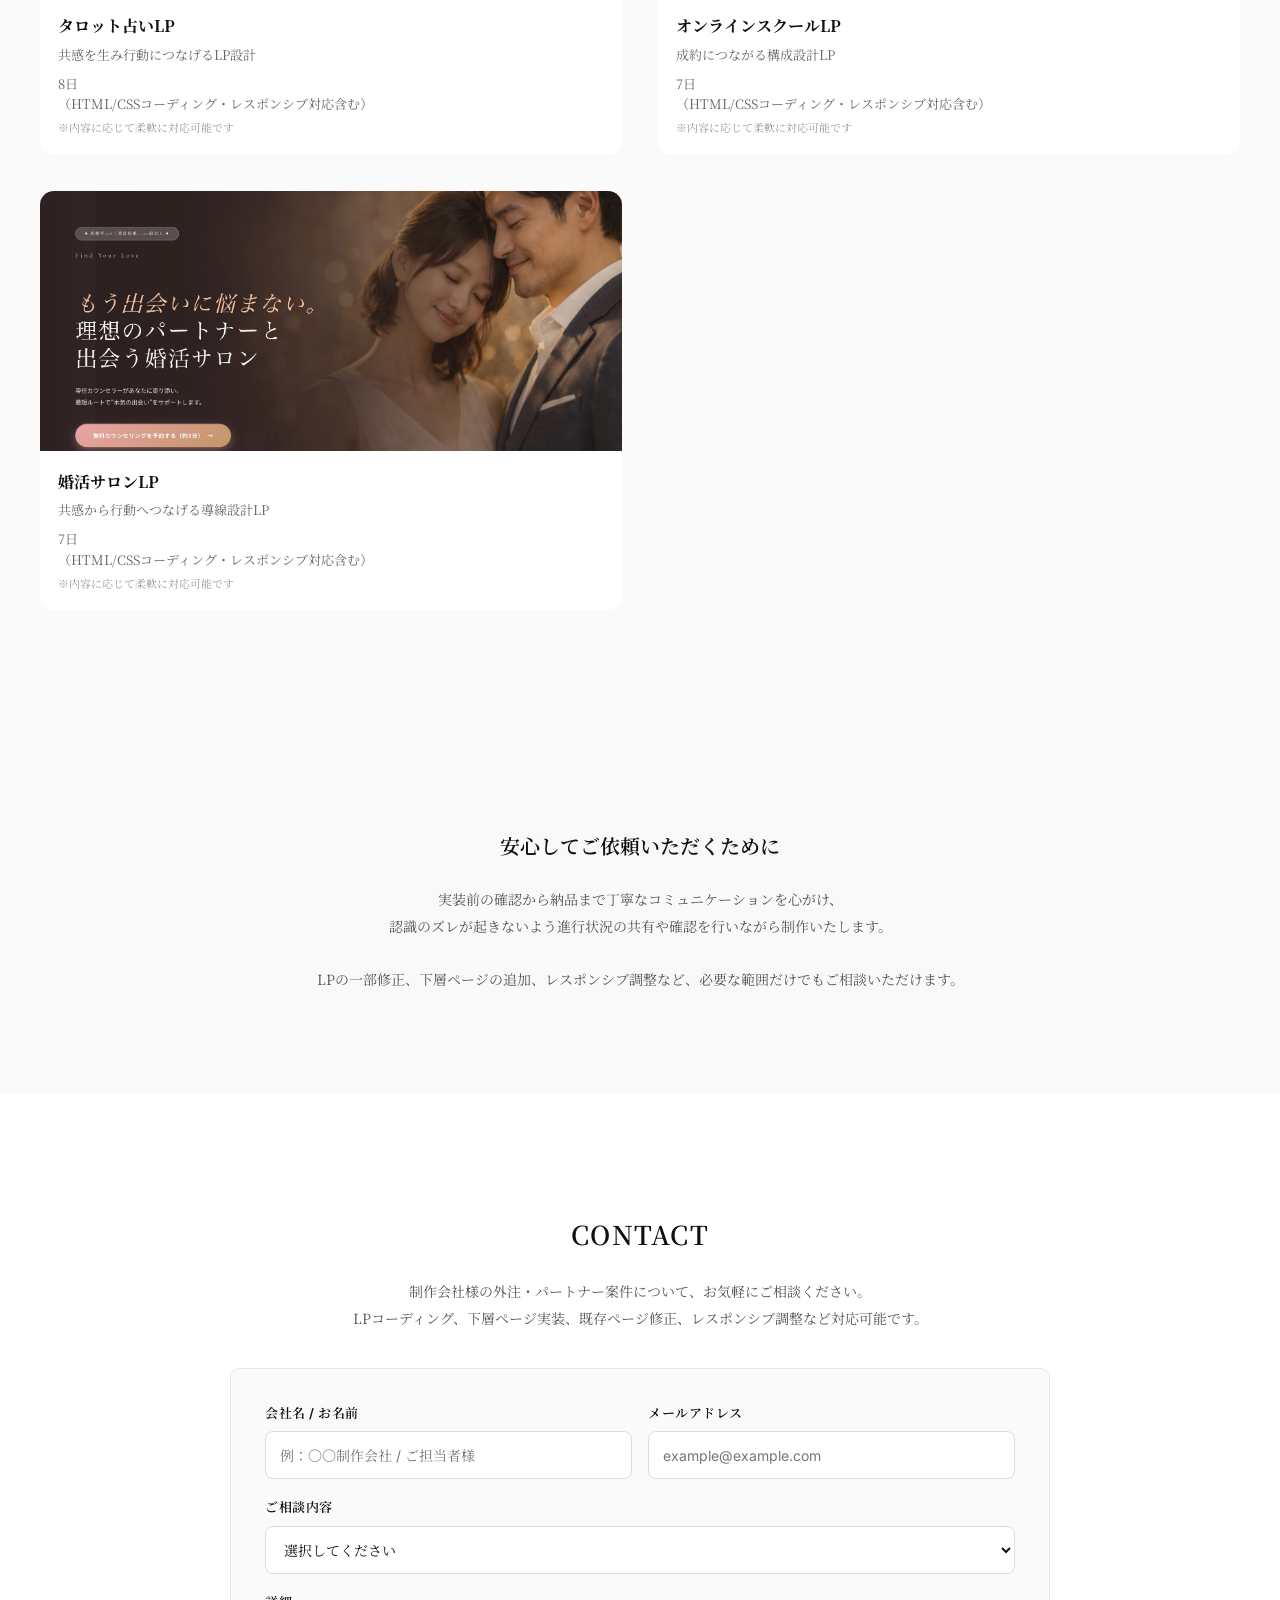
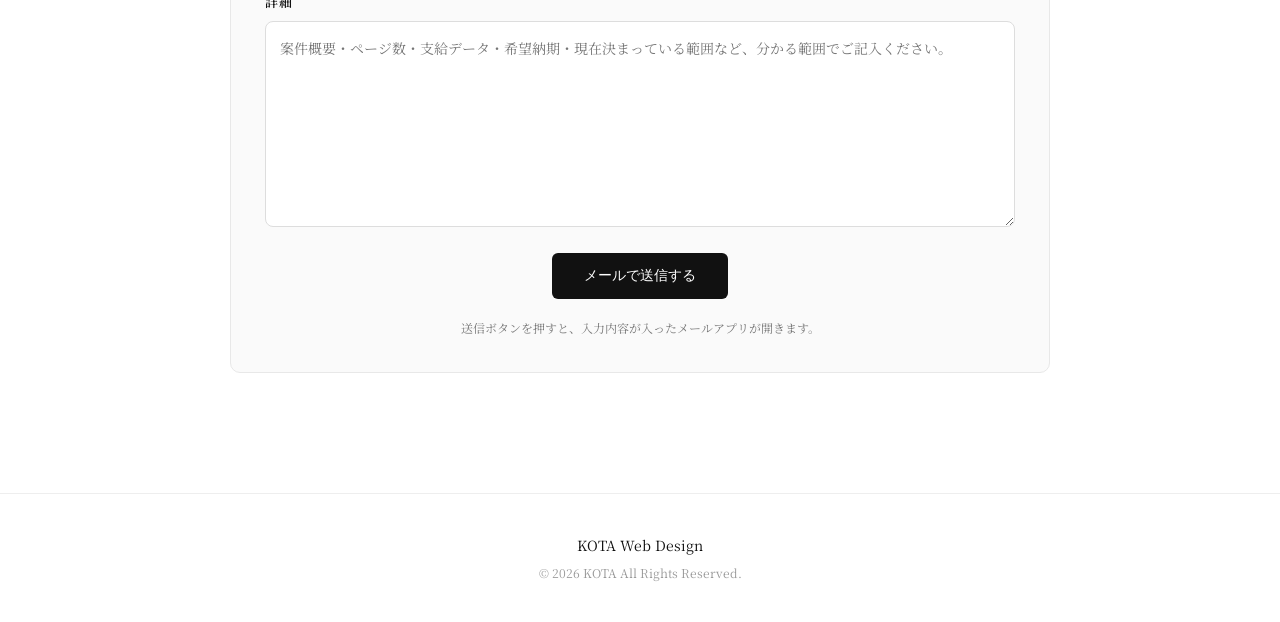
==== commit 3a223104: "Add files via upload" ====
--- a/index.html
+++ b/index.html
@@ -76,8 +76,8 @@
     </h1>
 
     <p class="fv__text">
-      制作会社様のデザインカンプをもとに、HTML/CSS/JavaScriptで丁寧に実装します。<br>
-      LPだけでなく、下層ページを含む複数ページサイト、スマホ対応、UI実装、公開前チェックまで対応可能です。
+      制作会社様のデザインカンプをもとに、<br class="sp-only">HTML/CSS/JavaScriptで丁寧に実装します。<br>
+      LPだけでなく、下層ページを含む複数ページサイト、スマホ対応、UI実装、<br class="pc-only">公開前チェック<br class="sp-only">まで対応可能です。
     </p>
 
     <div class="fv__cta">
@@ -109,7 +109,7 @@
       <h2 class="about__title">ABOUT / 私について</h2>
 
       <p class="about__lead">
-        制作会社様の外部パートナーとして、<br class="sp-only">丁寧な実装と確認を大切にしています。
+        制作会社様の外部パートナーとして、<br>丁寧な実装と確認を大切にしています。
       </p>
 
       <p class="about__text">
@@ -205,7 +205,7 @@
     <h2 class="works__title">HP CODING</h2>
 
     <p class="works__lead">
-      複数ページ構成のホームページ実装サンプルです。<br class="sp-only">
+      複数ページ構成のホームページ実装サンプルです。<br>
       下層ページ・フォーム・JavaScript UI・レスポンシブ対応まで確認できます。
     </p>
 
@@ -450,7 +450,7 @@
       </div>
 
       <p class="contact__note">
-        送信ボタンを押すと、入力内容が入ったメールアプリが開きます。
+        送信ボタンを押すと、<br class="sp-only">入力内容が入ったメールアプリが開きます。
       </p>
     </form>
 
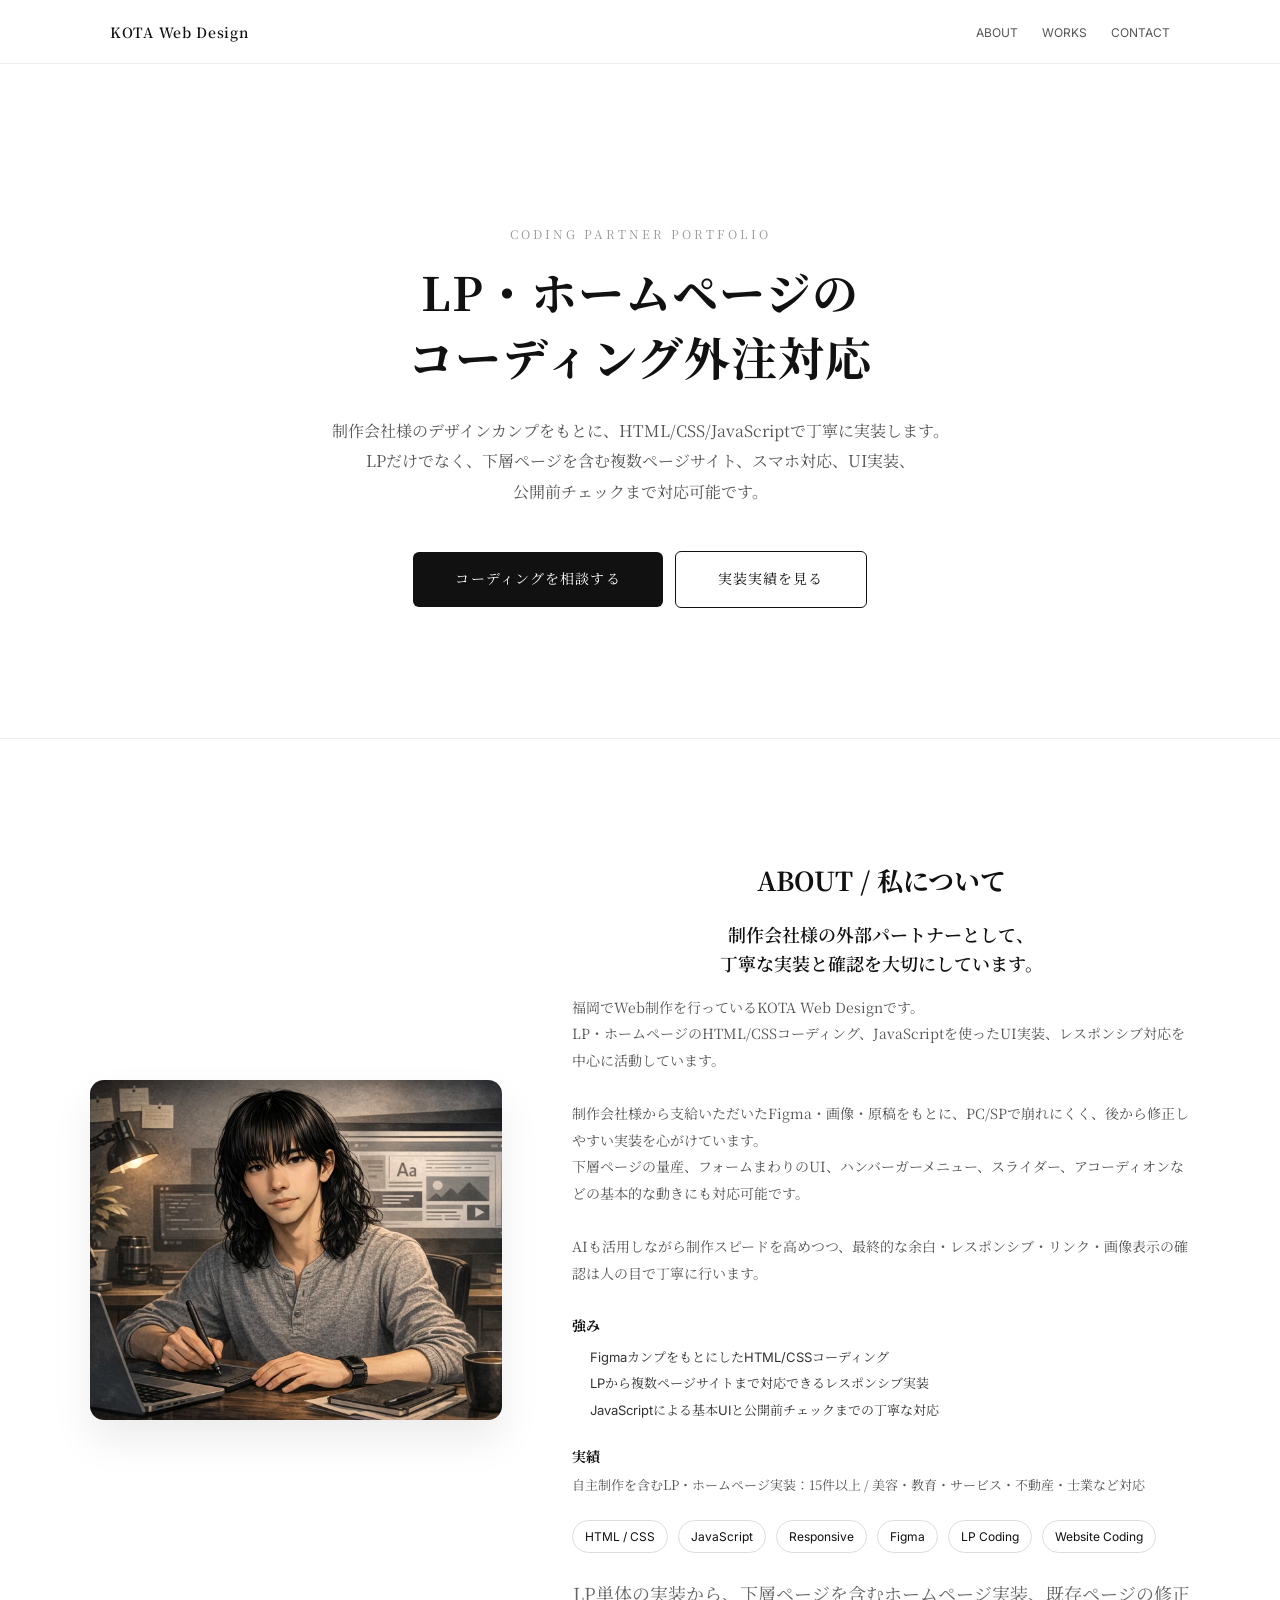
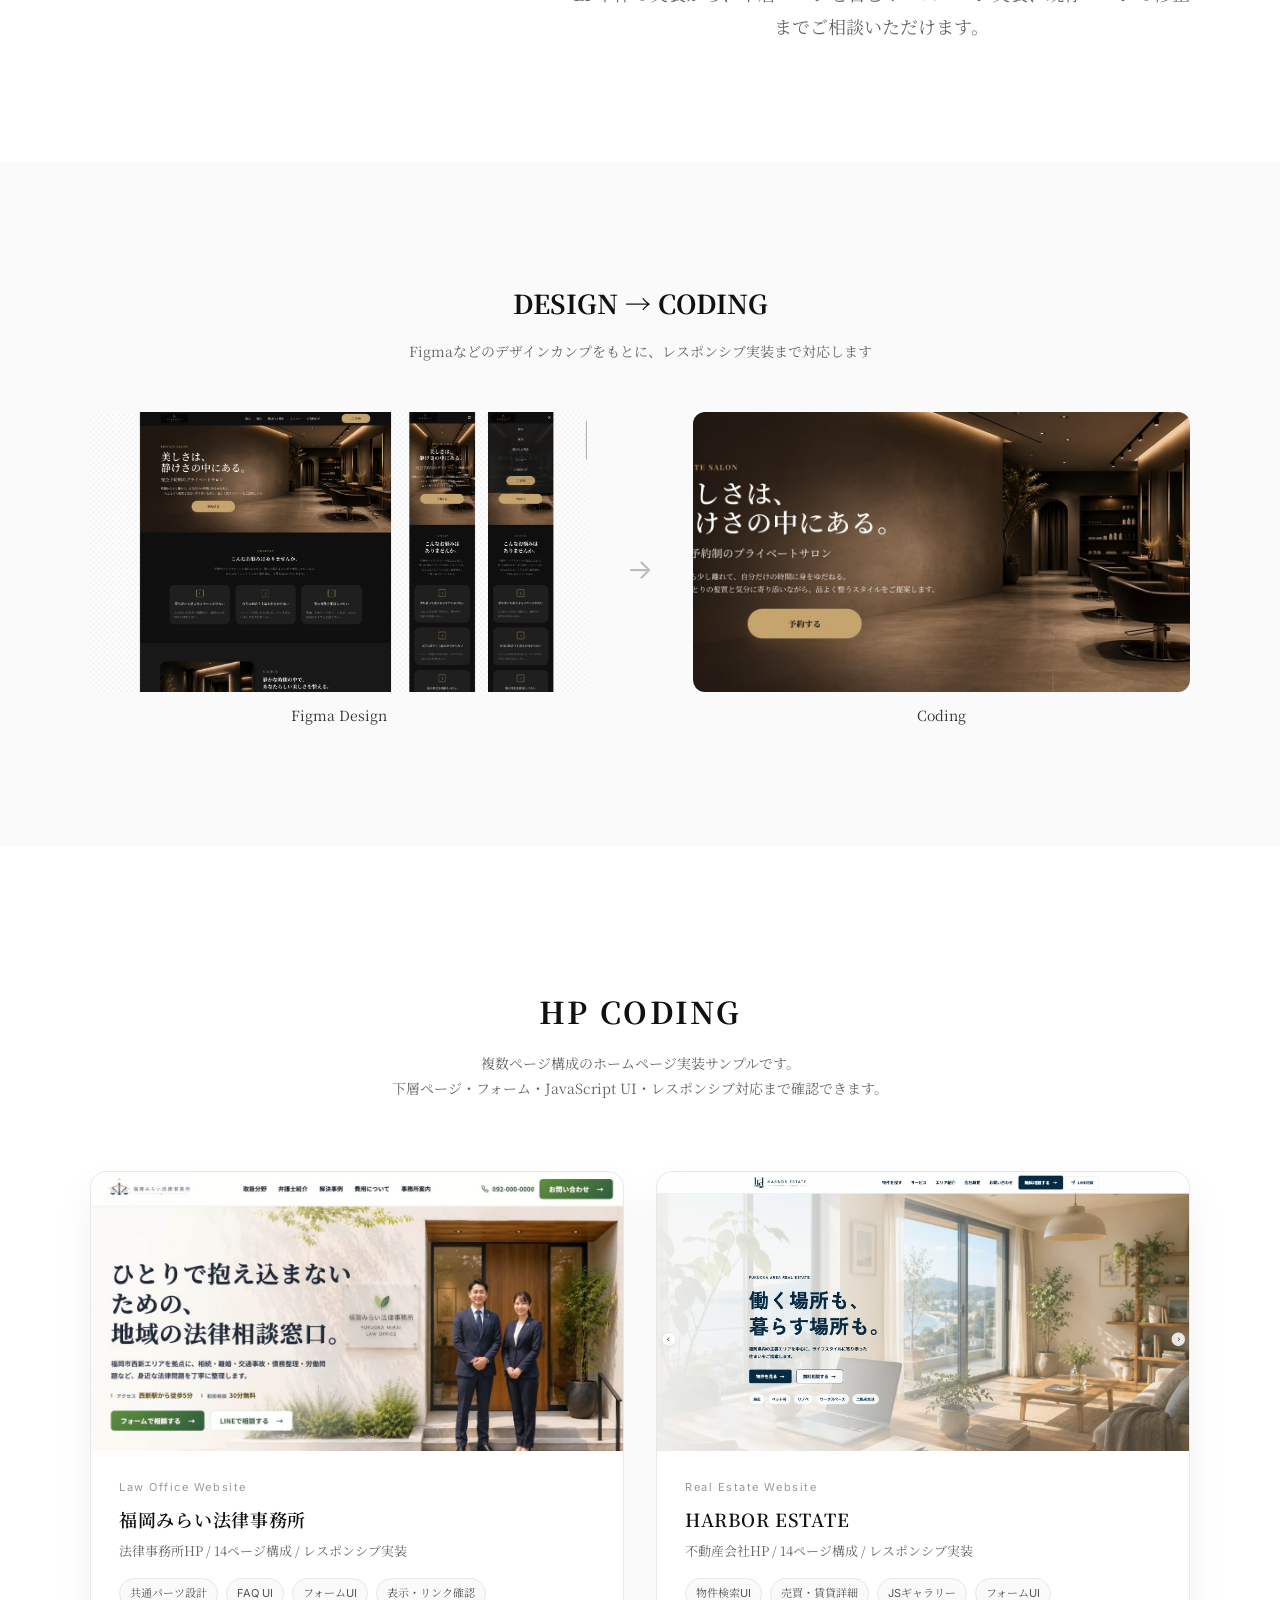
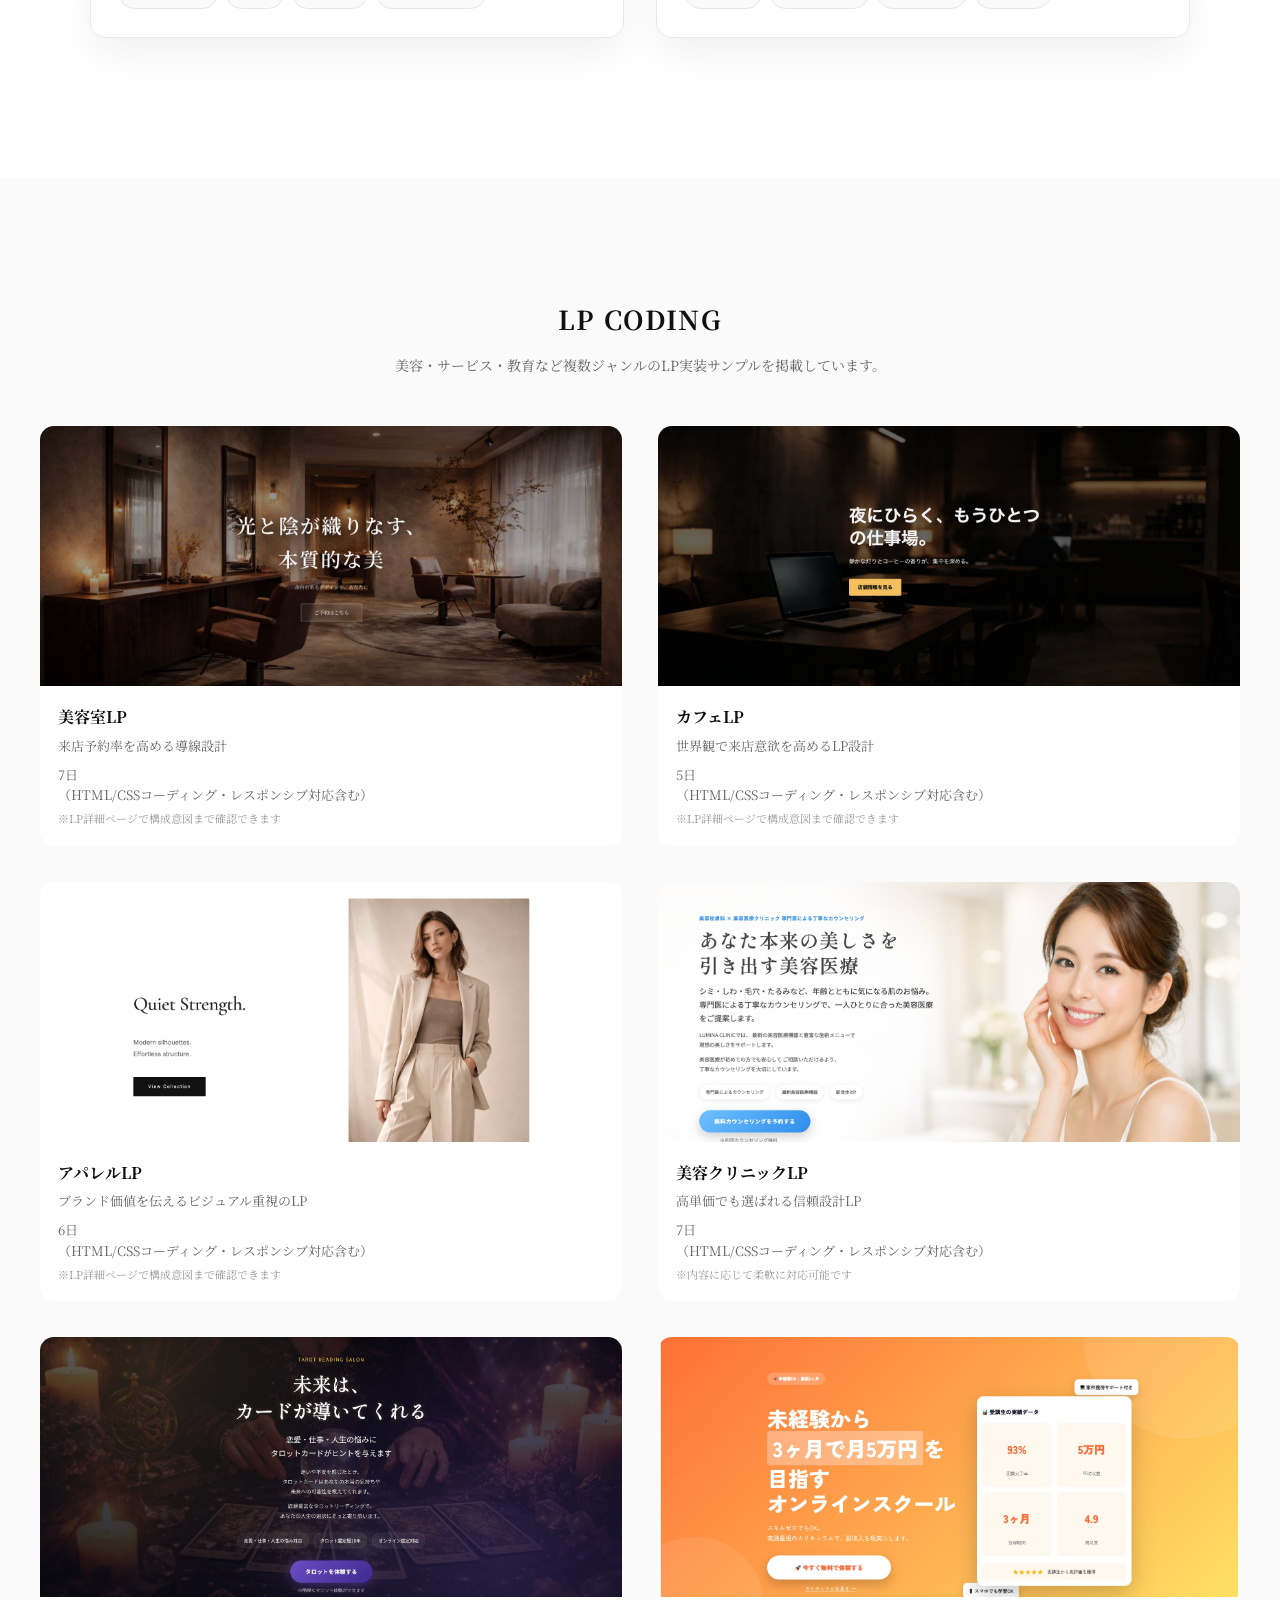
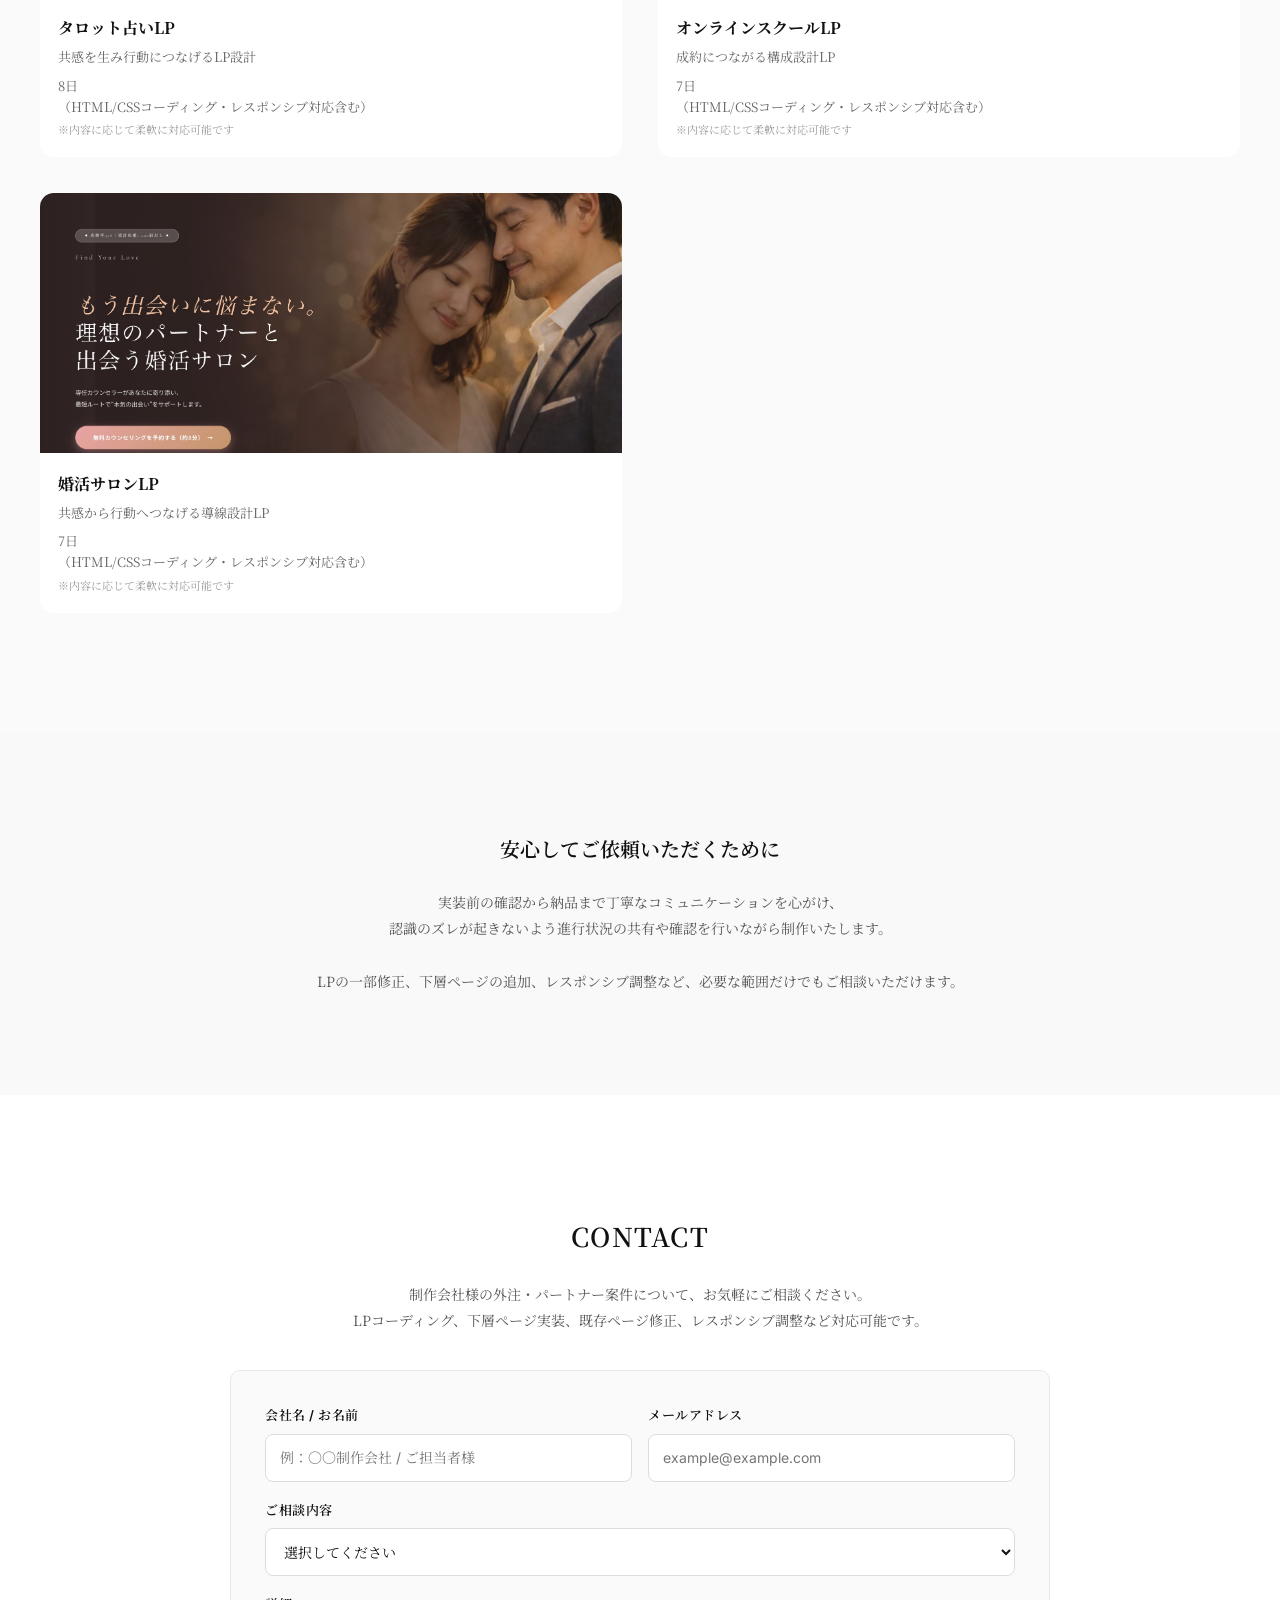
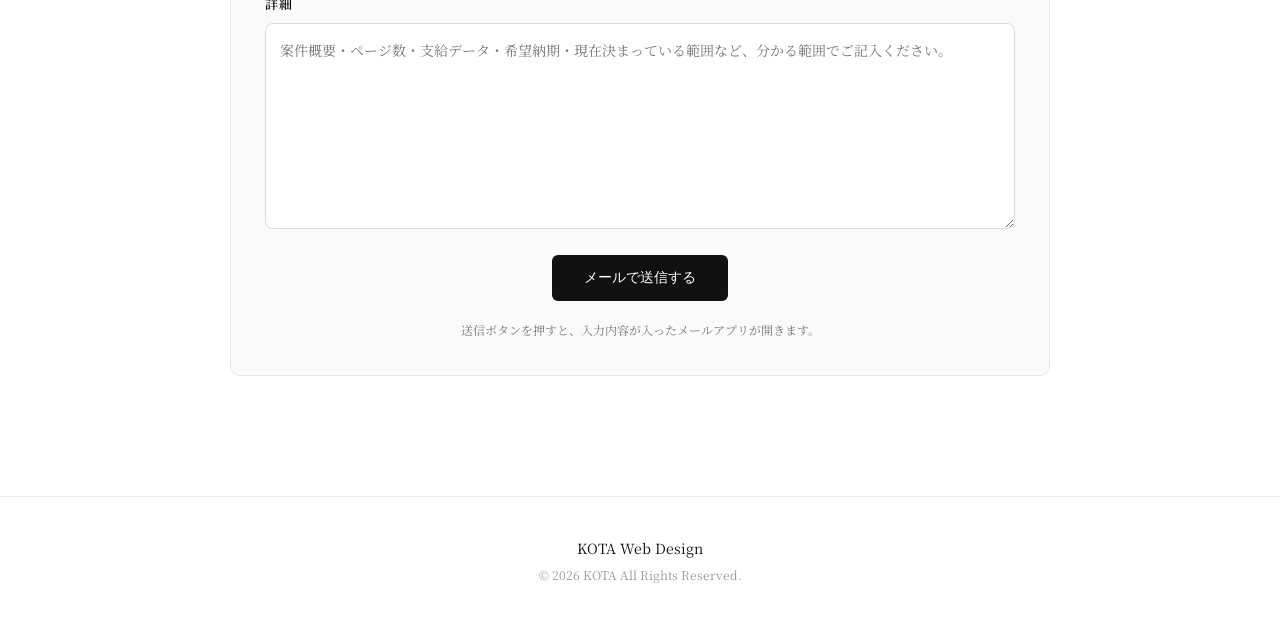
==== commit 65799fcf: "Add files via upload" ====
--- a/index.html
+++ b/index.html
@@ -21,7 +21,7 @@
   <meta name="twitter:card" content="summary_large_image">
 
   <!-- CSS -->
-  <link rel="stylesheet" href="style.css">
+  <link rel="stylesheet" href="style.css?v=20260619-4">
 
   <!-- フォント -->
   <link rel="preconnect" href="https://fonts.googleapis.com">
@@ -43,14 +43,14 @@
     </p>
 
     <!-- ハンバーガー -->
-    <button class="header__toggle" aria-label="メニュー開閉">
+    <button class="header__toggle" type="button" aria-label="メニュー開閉" aria-expanded="false" aria-controls="globalNav">
       <span></span>
       <span></span>
       <span></span>
     </button>
 
     <!-- ナビ -->
-    <nav class="header__nav" aria-label="グローバルナビゲーション">
+    <nav class="header__nav" id="globalNav" aria-label="グローバルナビゲーション">
       <ul>
         <li><a href="#about">ABOUT</a></li>
         <li><a href="#works">WORKS</a></li>
@@ -135,7 +135,7 @@
       <!-- 実績 -->
       <div class="about__data">
         <h3>実績</h3>
-        <p>自主制作を含むLP・ホームページ実装：15件以上 / 美容・教育・サービス・不動産系など対応</p>
+        <p>自主制作を含むLP・ホームページ実装：15件以上 / 美容・教育・サービス・不動産・士業など対応</p>
       </div>
 
       <!-- スキル -->
@@ -210,6 +210,25 @@
     </p>
 
     <div class="works__grid">
+
+      <!-- 法律事務所HP -->
+      <a href="work-law.html" class="works__card works__card--featured works__card--law">
+        <div class="works__img">
+          <img src="img/work-law.jpg" alt="法律事務所ホームページ 福岡みらい法律事務所のコーディング実績" width="1200" height="630" loading="lazy">
+          <span class="works__link">詳細を見る →</span>
+        </div>
+        <div class="works__info">
+          <span class="works__category">Law Office Website</span>
+          <h3>福岡みらい法律事務所</h3>
+          <p>法律事務所HP / 14ページ構成 / レスポンシブ実装</p>
+          <ul class="works__tags" aria-label="実装内容">
+            <li>共通パーツ設計</li>
+            <li>FAQ UI</li>
+            <li>フォームUI</li>
+            <li>表示・リンク確認</li>
+          </ul>
+        </div>
+      </a>
 
       <!-- 不動産会社HP -->
       <a href="work-harbor-estate.html" class="works__card works__card--featured">
@@ -474,7 +493,7 @@
   </div>
 </footer>
 
-<script src="script.js"></script>
+<script src="script.js?v=20260619-4"></script>
 </body>
 
 </html>
--- a/style.css
+++ b/style.css
@@ -440,8 +440,8 @@
 /* グリッド */
 .works__grid {
   display: grid;
-  grid-template-columns: repeat(3, 1fr);
-  gap: 40px;
+  grid-template-columns: repeat(2, minmax(0, 1fr));
+  gap: 32px;
 }
 
 /* カード */
@@ -454,9 +454,9 @@
 }
 
 .works__card--featured {
-  grid-column: 1 / -1;
-  display: grid;
-  grid-template-columns: minmax(0, 1.35fr) minmax(280px, 0.65fr);
+  grid-column: auto;
+  display: flex;
+  flex-direction: column;
   border: 1px solid #e8e8e8;
   box-shadow: 0 18px 42px rgba(0, 0, 0, 0.055);
 }
@@ -477,12 +477,13 @@
 }
 
 .works__card--featured .works__img {
-  border-radius: 16px 0 0 16px;
+  border-radius: 16px 16px 0 0;
+  aspect-ratio: 1200 / 630;
 }
 
 .works__card--featured .works__img img {
   height: 100%;
-  min-height: 360px;
+  min-height: 0;
   object-position: center top;
 }
 
@@ -509,8 +510,9 @@
 .works__card--featured .works__info {
   display: flex;
   flex-direction: column;
-  justify-content: center;
-  padding: 34px;
+  justify-content: flex-start;
+  flex: 1;
+  padding: 28px;
 }
 
 .works__category {
@@ -868,7 +870,7 @@
 }
 
 .work__img {
-  margin-bottom: 70px;
+  margin-bottom: 0;
 }
 
 .work__img img {
@@ -893,7 +895,7 @@
   color: #aaa;
   text-align: center;
   margin-top: 6px;
-  margin-bottom: 18px;
+  margin-bottom: 70px;
   letter-spacing: 0.05em;
   line-height: 1.6;
 }
@@ -1524,7 +1526,7 @@
 
   /* 画像 */
   .work__img {
-    margin-bottom: 40px;
+    margin-bottom: 0;
   }
 
   .work__img img {
@@ -1533,7 +1535,7 @@
 
   .work__link-note {
     font-size: 11px;
-    margin-bottom: 24px;
+    margin-bottom: 40px;
   }
 
   /* ブロック */
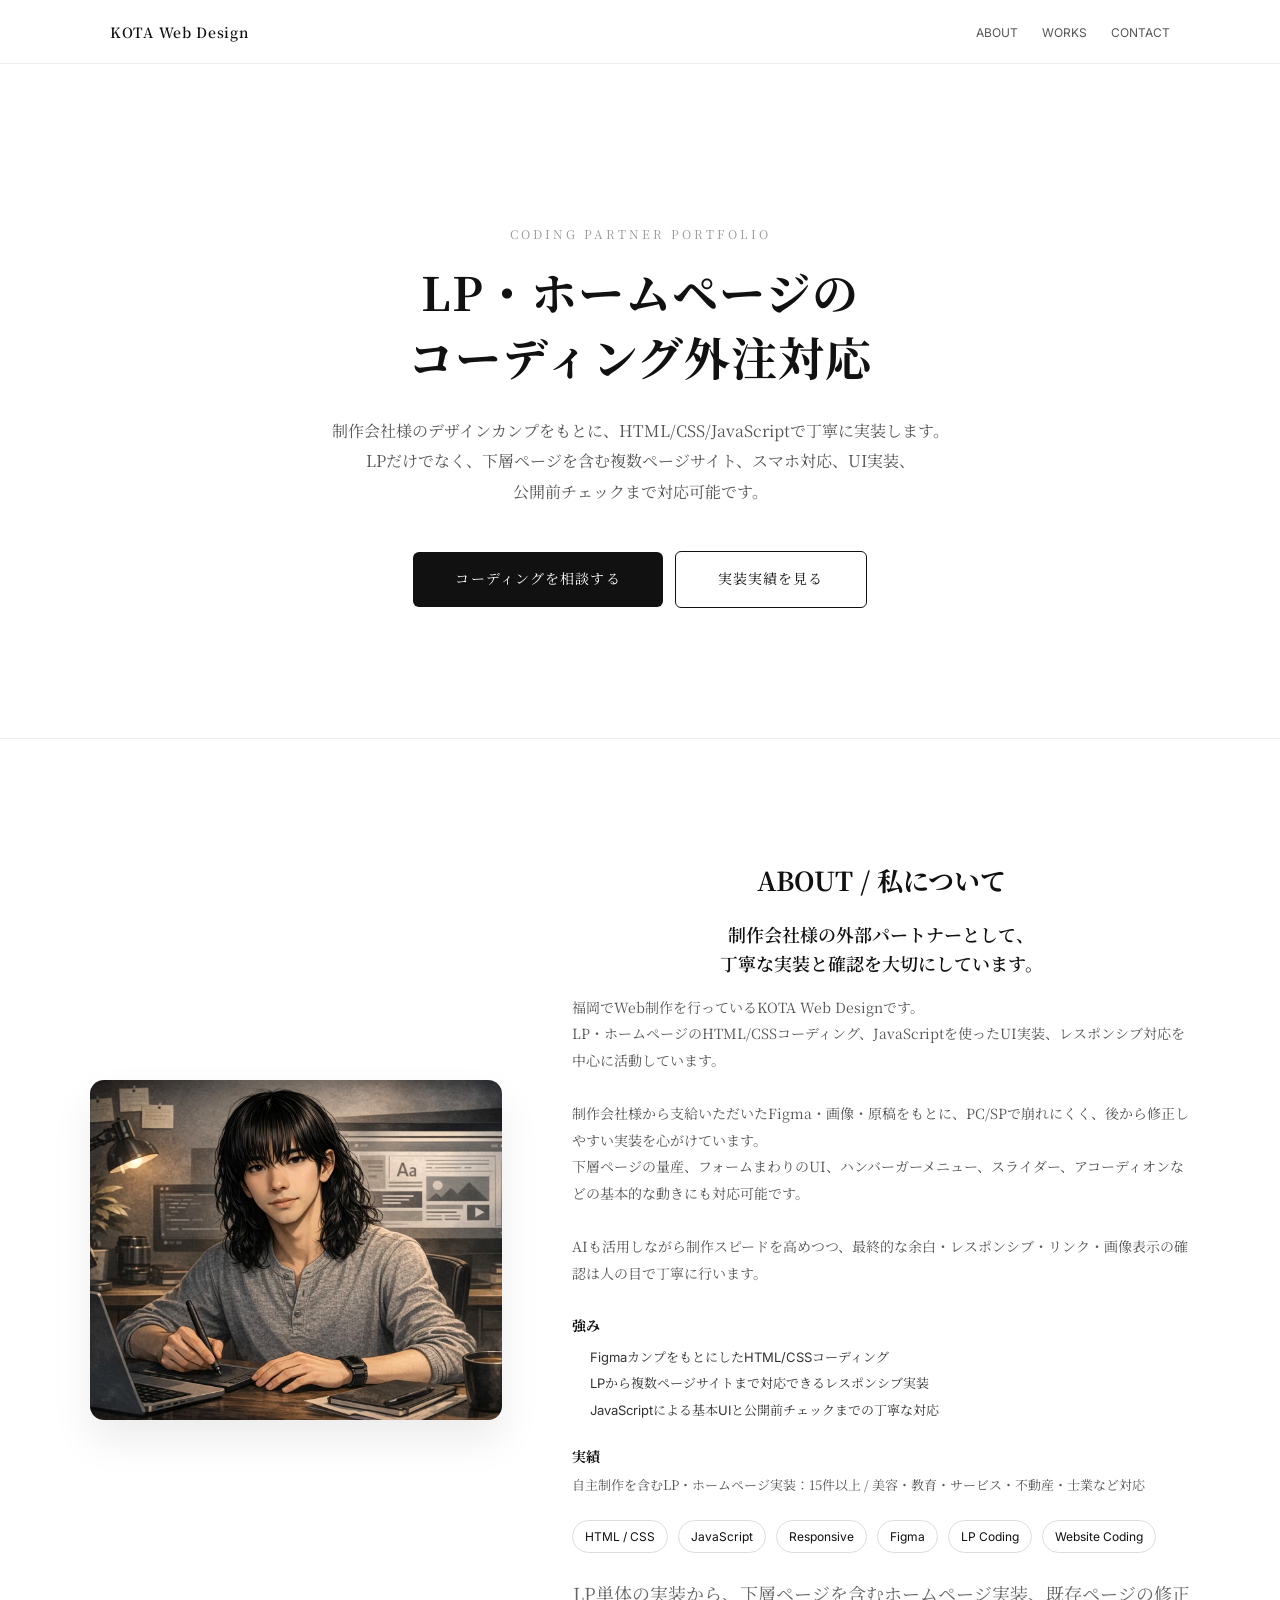
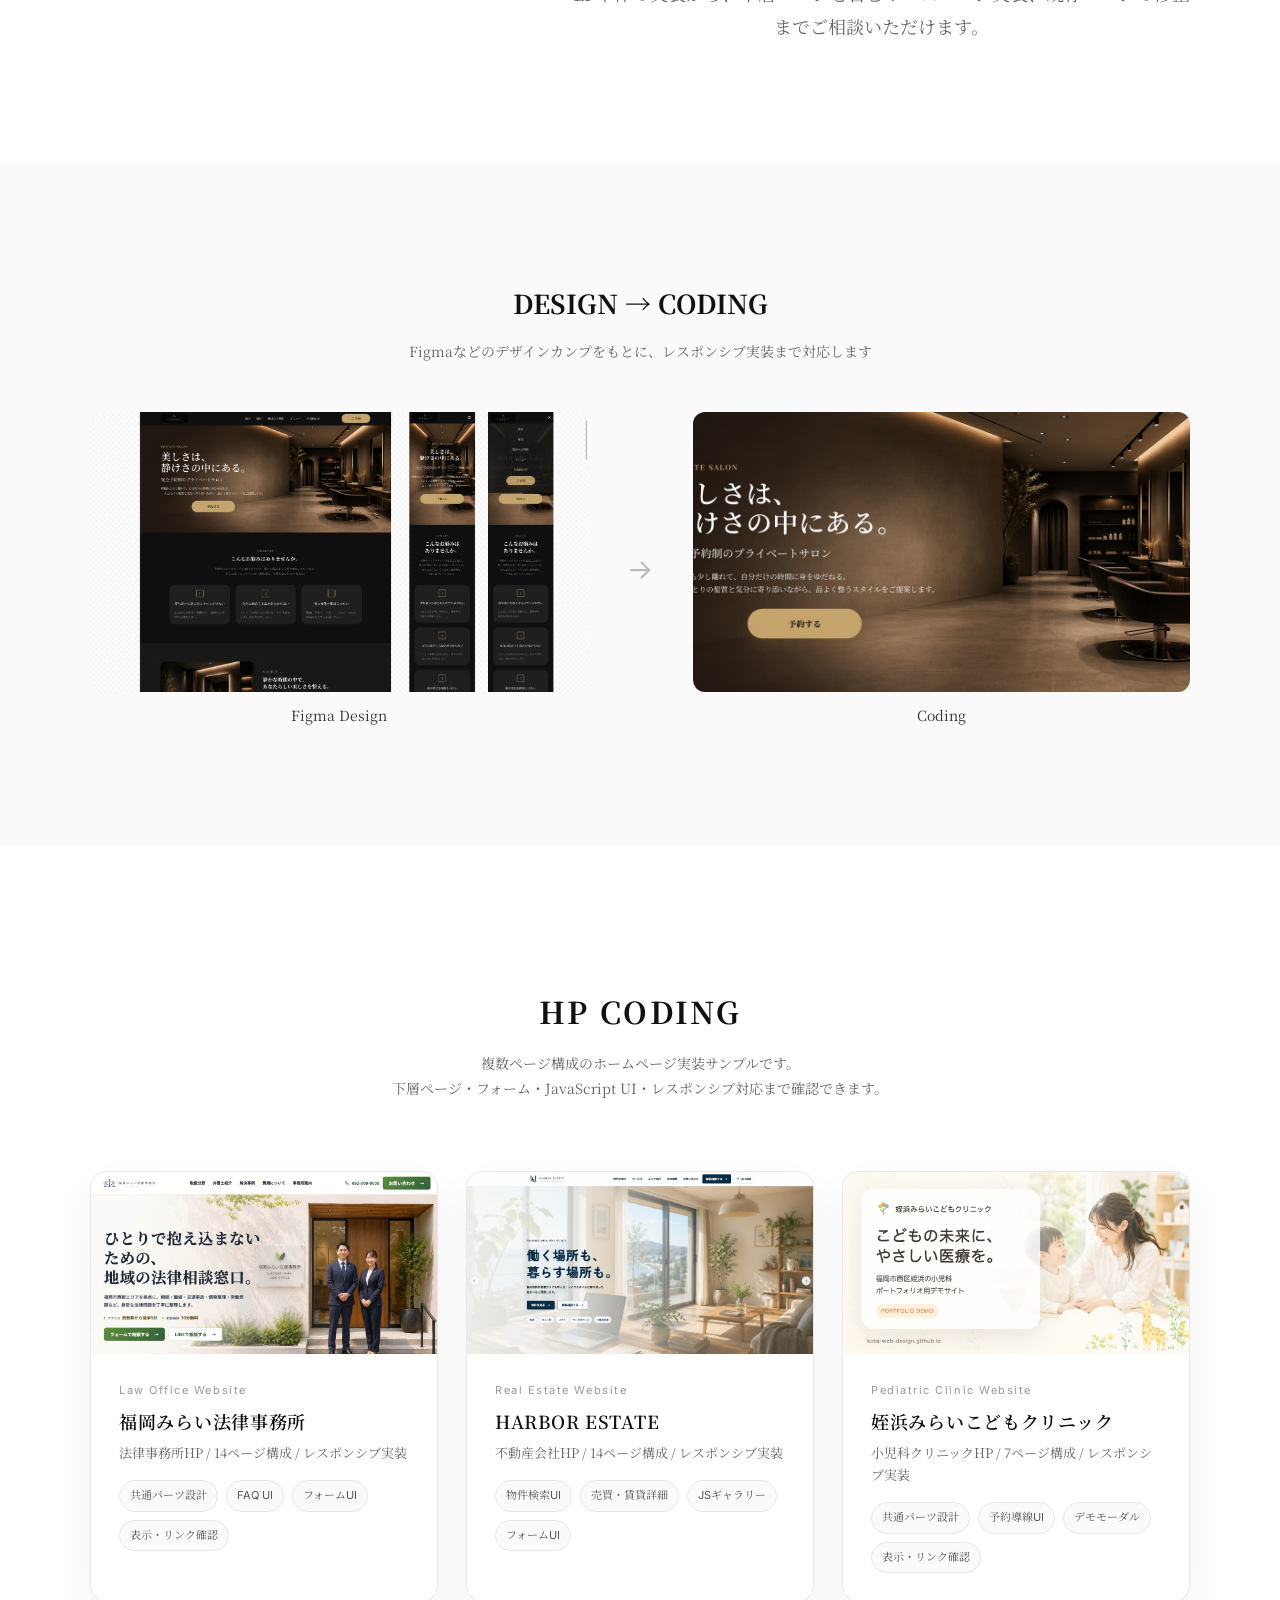
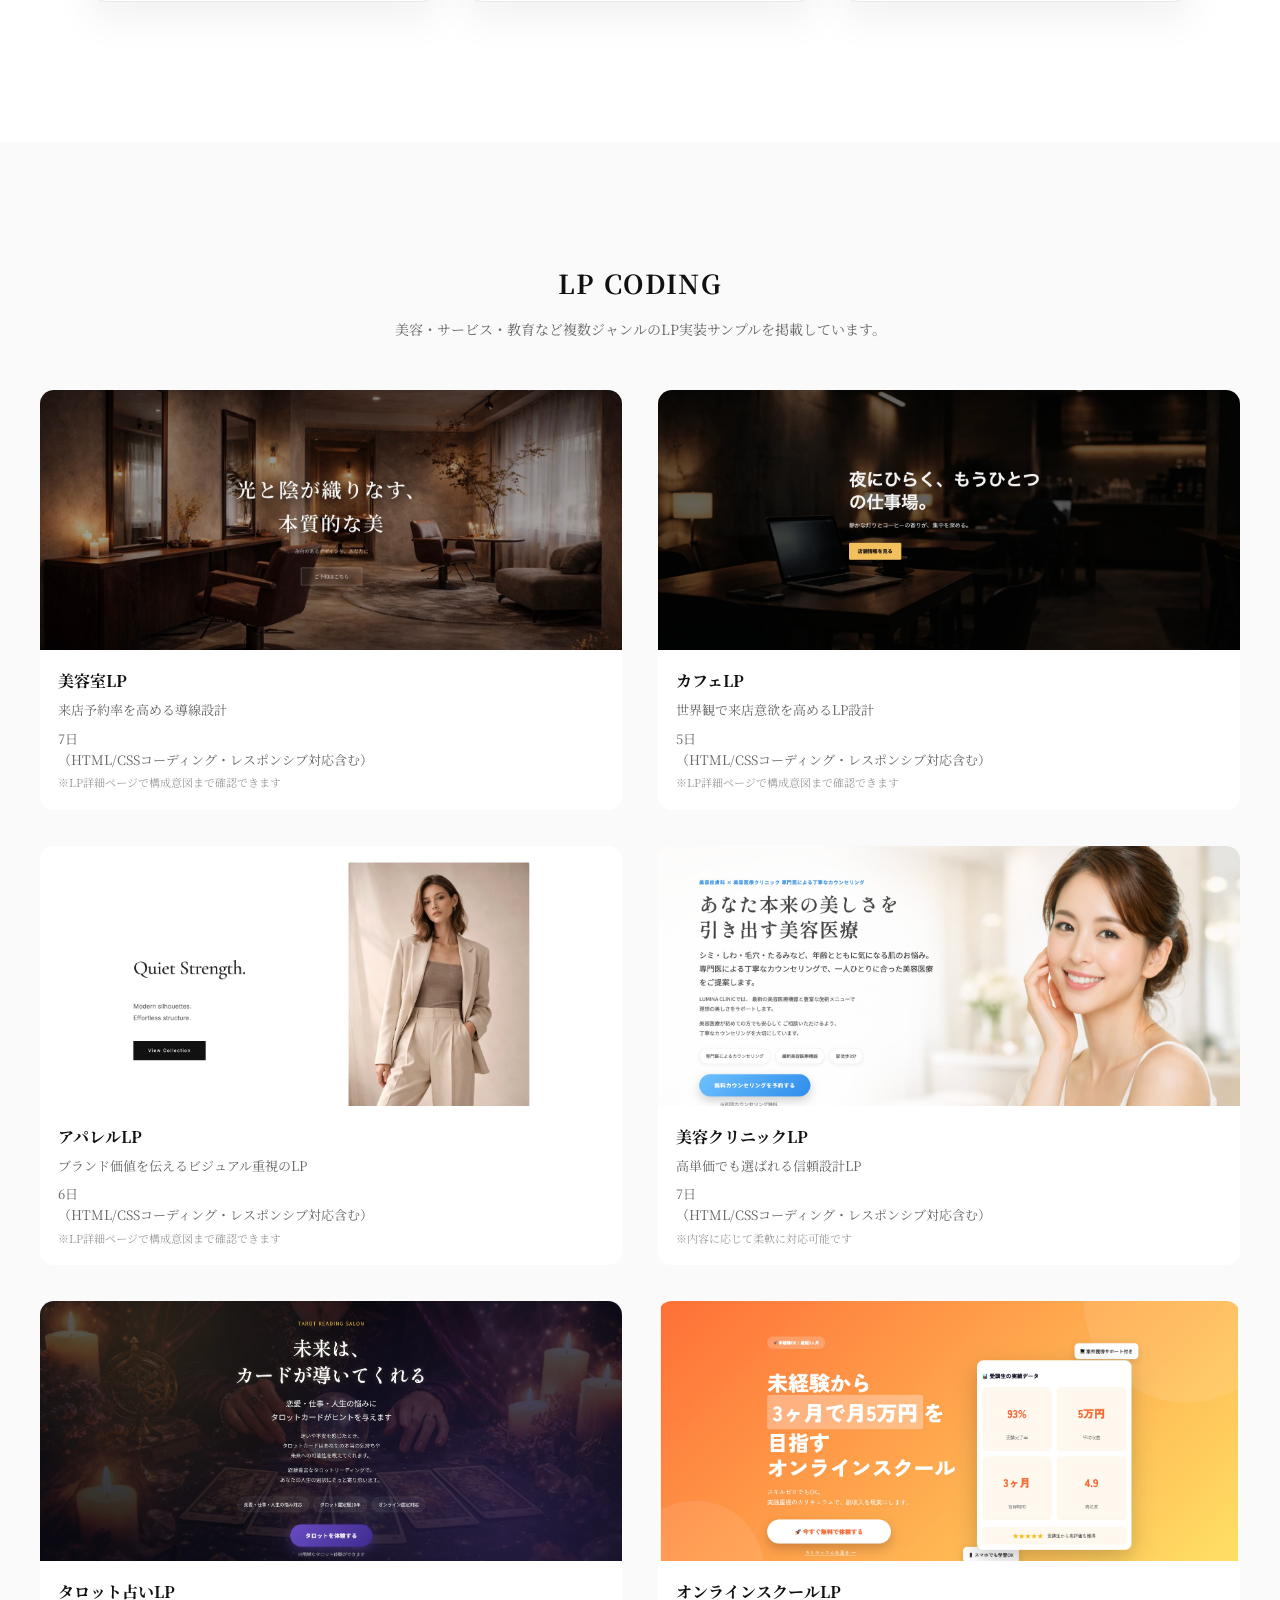
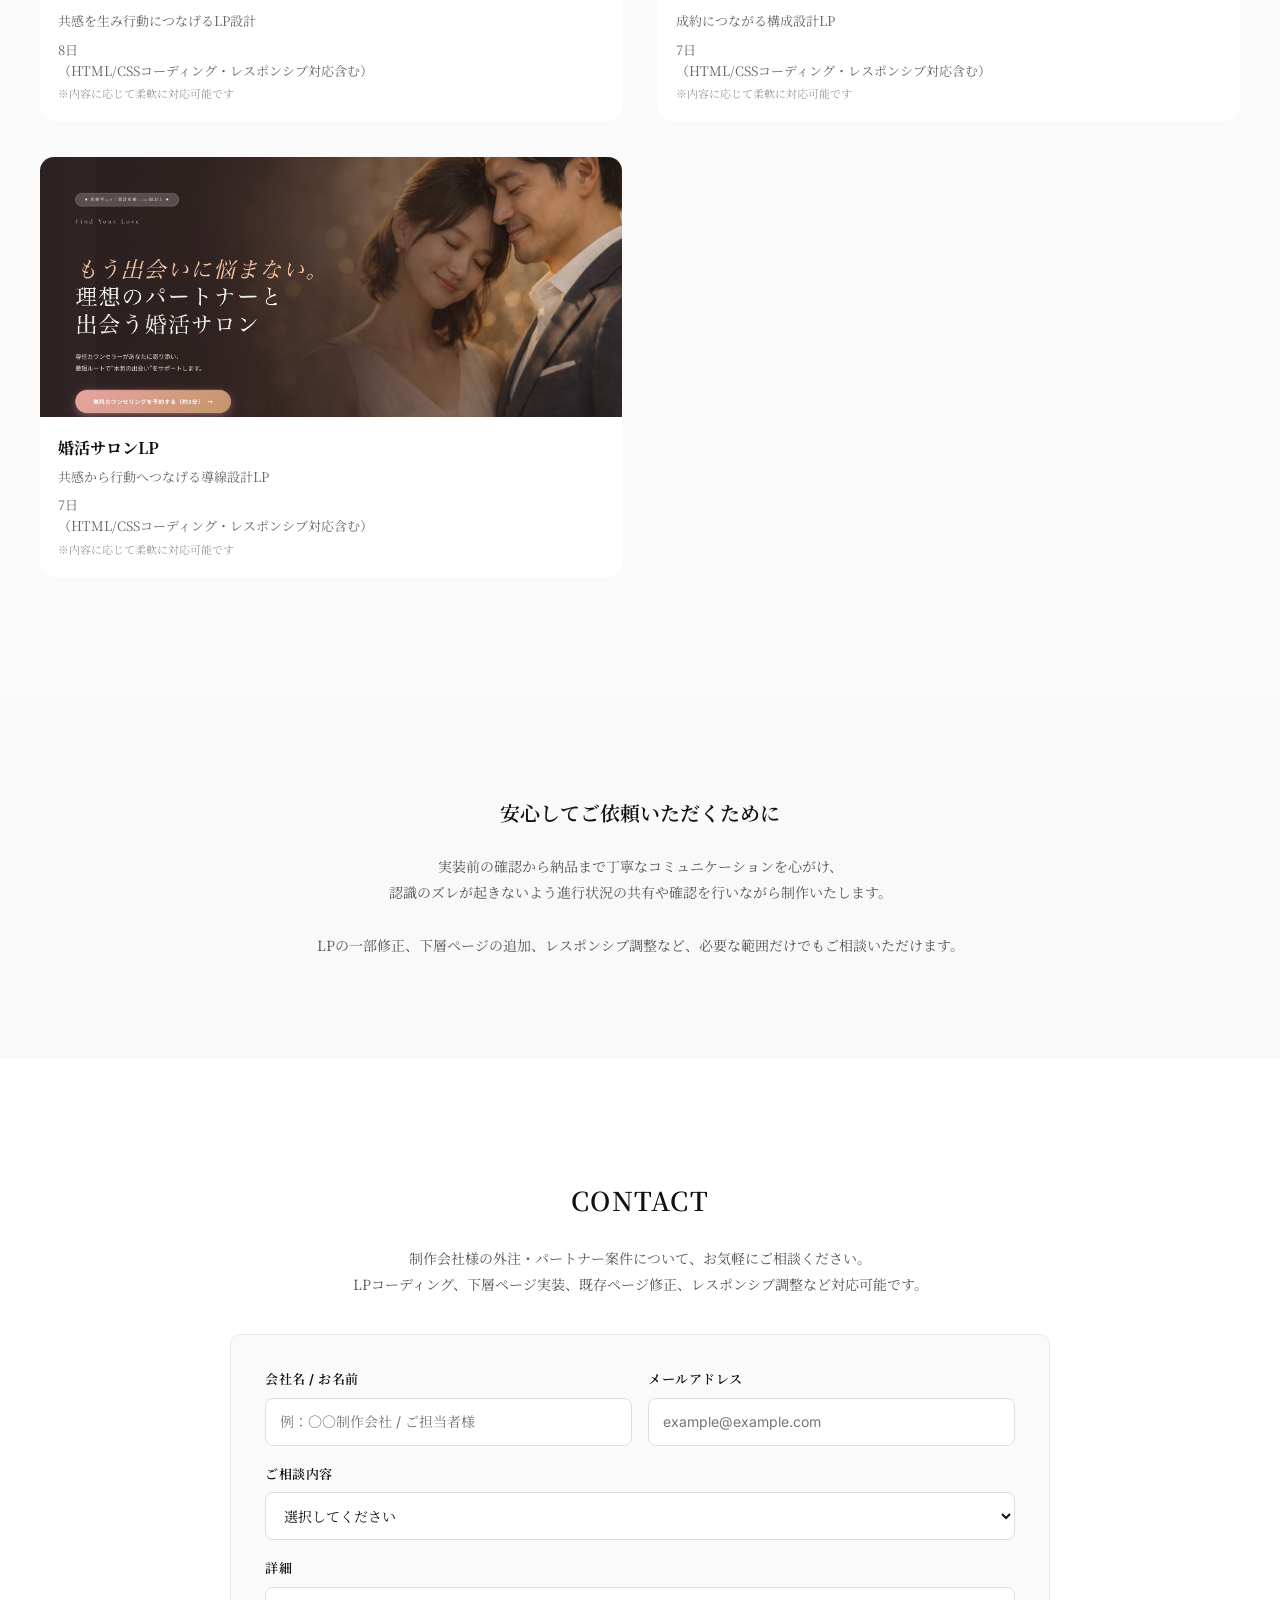
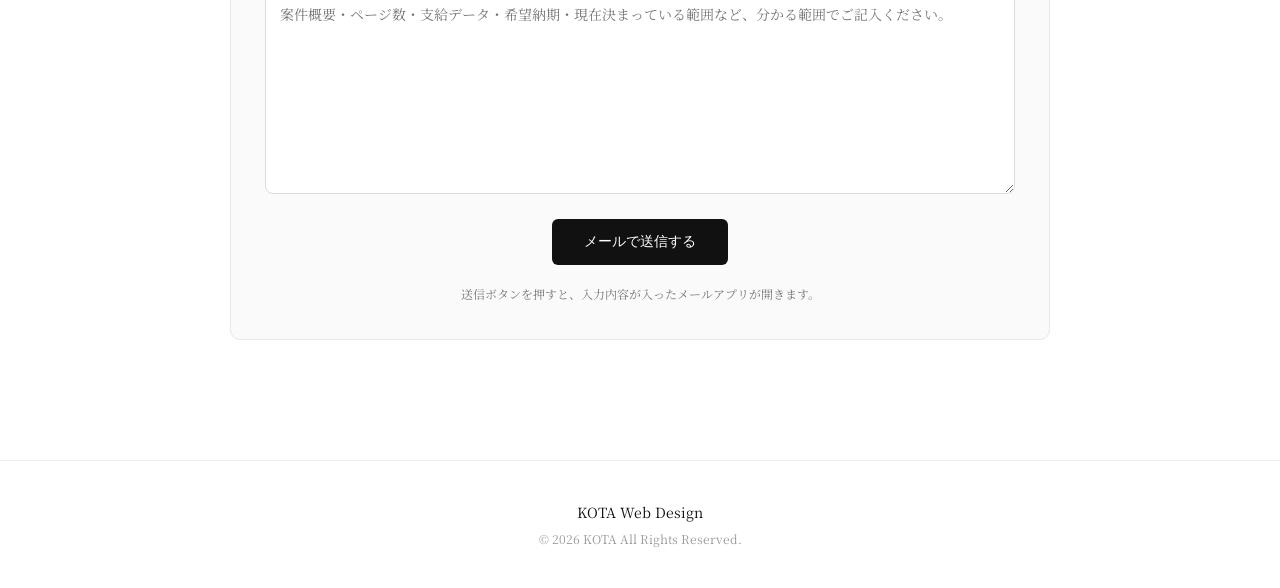
==== commit e02a0fcf: "Add files via upload" ====
--- a/index.html
+++ b/index.html
@@ -1,499 +1,637 @@
-<!DOCTYPE html>
+<!doctype html>
 <html lang="ja">
-
-<head>
-  <meta charset="UTF-8">
-  <meta name="viewport" content="width=device-width, initial-scale=1.0">
-
-  <!-- SEO -->
-  <title>LP・ホームページのコーディング外注対応 | KOTA Web Design</title>
-
-  <meta name="description" content="制作会社様向けに、LP・複数ページサイトのHTML/CSS/JavaScriptコーディング、レスポンシブ対応、公開前チェックまで対応します。">
-
-  <!-- OGP（SNSシェア用） -->
-  <meta property="og:title" content="KOTA Web Design｜コーディング外注対応ポートフォリオ">
-  <meta property="og:description" content="LP・ホームページのレスポンシブコーディング、下層ページ実装、JavaScript UIまで対応する制作会社様向けポートフォリオ。">
-  <meta property="og:type" content="website">
-  <meta property="og:url" content="https://kota-web-design.github.io/coding-partner-portfolio/">
-  <meta property="og:image" content="https://kota-web-design.github.io/coding-partner-portfolio/img/ogp.jpg">
-
-  <!-- Twitter -->
-  <meta name="twitter:card" content="summary_large_image">
-
-  <!-- CSS -->
-  <link rel="stylesheet" href="style.css?v=20260619-4">
-
-  <!-- フォント -->
-  <link rel="preconnect" href="https://fonts.googleapis.com">
-  <link rel="preconnect" href="https://fonts.gstatic.com" crossorigin>
-
-  <link href="https://fonts.googleapis.com/css2?family=Inter:wght@300;400;500;600&family=Noto+Serif+JP:wght@400;500&display=swap" rel="stylesheet">
-
-  <!-- ファビコン -->
-<link rel="icon" href="img/favicon.ico" sizes="64x64" type="image/png">
-</head>
-<body>
-
-<header class="header">
-  <div class="header__inner">
-
-    <!-- ロゴ -->
-    <p class="header__logo">
-      <a href="index.html">KOTA Web Design</a>
-    </p>
-
-    <!-- ハンバーガー -->
-    <button class="header__toggle" type="button" aria-label="メニュー開閉" aria-expanded="false" aria-controls="globalNav">
-      <span></span>
-      <span></span>
-      <span></span>
-    </button>
-
-    <!-- ナビ -->
-    <nav class="header__nav" id="globalNav" aria-label="グローバルナビゲーション">
-      <ul>
-        <li><a href="#about">ABOUT</a></li>
-        <li><a href="#works">WORKS</a></li>
-        <li><a href="#contact">CONTACT</a></li>
-      </ul>
-    </nav>
-
-  </div>
-</header>
-
-  <main>
-
-
-<section class="fv">
-
-  <div class="fv__inner">
-
-    <p class="fv__lead">CODING PARTNER PORTFOLIO</p>
-
-    <h1 class="fv__title">
-      LP・ホームページの<br>
-      コーディング外注対応
-    </h1>
-
-    <p class="fv__text">
-      制作会社様のデザインカンプをもとに、<br class="sp-only">HTML/CSS/JavaScriptで丁寧に実装します。<br>
-      LPだけでなく、下層ページを含む複数ページサイト、スマホ対応、UI実装、<br class="pc-only">公開前チェック<br class="sp-only">まで対応可能です。
-    </p>
-
-    <div class="fv__cta">
-      <a href="#contact" class="btn-primary">
-        コーディングを相談する
-      </a>
-      <a href="#works" class="btn-secondary">
-        実装実績を見る
-      </a>
-    </div>
-  </div>
-</section>
-
-<!------------- About -------------->
-
-<section id="about" class="about">
-  <div class="about__inner">
-
-    <!-- 左：イラスト -->
-    <div class="about__img">
-      <img src="img/profile.jpg" alt="KOTA Web Design こうたのプロフィールイラスト" loading="lazy">
-    </div>
-
-    
-
-    <!-- 右：テキスト -->
-    <div class="about__content">
-
-      <h2 class="about__title">ABOUT / 私について</h2>
-
-      <p class="about__lead">
-        制作会社様の外部パートナーとして、<br>丁寧な実装と確認を大切にしています。
-      </p>
-
-      <p class="about__text">
-        福岡でWeb制作を行っているKOTA Web Designです。<br>
-        LP・ホームページのHTML/CSSコーディング、JavaScriptを使ったUI実装、レスポンシブ対応を中心に活動しています。<br><br>
-
-        制作会社様から支給いただいたFigma・画像・原稿をもとに、PC/SPで崩れにくく、後から修正しやすい実装を心がけています。<br>
-        下層ページの量産、フォームまわりのUI、ハンバーガーメニュー、スライダー、アコーディオンなどの基本的な動きにも対応可能です。<br><br>
-
-        AIも活用しながら制作スピードを高めつつ、最終的な余白・レスポンシブ・リンク・画像表示の確認は人の目で丁寧に行います。
-      </p>
-
-      <!-- 強み -->
-      <div class="about__strength">
-        <h3>強み</h3>
-        <ul>
-          <li>FigmaカンプをもとにしたHTML/CSSコーディング</li>
-          <li>LPから複数ページサイトまで対応できるレスポンシブ実装</li>
-          <li>JavaScriptによる基本UIと公開前チェックまでの丁寧な対応</li>
-        </ul>
+  <head>
+    <meta charset="UTF-8" />
+    <meta name="viewport" content="width=device-width, initial-scale=1.0" />
+
+    <!-- SEO -->
+    <title>LP・ホームページのコーディング外注対応 | KOTA Web Design</title>
+
+    <meta
+      name="description"
+      content="制作会社様向けに、LP・複数ページサイトのHTML/CSS/JavaScriptコーディング、レスポンシブ対応、公開前チェックまで対応します。"
+    />
+
+    <!-- OGP（SNSシェア用） -->
+    <meta
+      property="og:title"
+      content="KOTA Web Design｜コーディング外注対応ポートフォリオ"
+    />
+    <meta
+      property="og:description"
+      content="LP・ホームページのレスポンシブコーディング、下層ページ実装、JavaScript UIまで対応する制作会社様向けポートフォリオ。"
+    />
+    <meta property="og:type" content="website" />
+    <meta
+      property="og:url"
+      content="https://kota-web-design.github.io/coding-partner-portfolio/"
+    />
+    <meta
+      property="og:image"
+      content="https://kota-web-design.github.io/coding-partner-portfolio/img/ogp.jpg"
+    />
+
+    <!-- Twitter -->
+    <meta name="twitter:card" content="summary_large_image" />
+
+    <!-- CSS -->
+    <link rel="stylesheet" href="style.css?v=20260619-4" />
+
+    <!-- フォント -->
+    <link rel="preconnect" href="https://fonts.googleapis.com" />
+    <link rel="preconnect" href="https://fonts.gstatic.com" crossorigin />
+
+    <link
+      href="https://fonts.googleapis.com/css2?family=Inter:wght@300;400;500;600&family=Noto+Serif+JP:wght@400;500&display=swap"
+      rel="stylesheet"
+    />
+
+    <!-- ファビコン -->
+    <link rel="icon" href="img/favicon.ico" sizes="64x64" type="image/png" />
+  </head>
+  <body>
+    <header class="header">
+      <div class="header__inner">
+        <!-- ロゴ -->
+        <p class="header__logo">
+          <a href="index.html">KOTA Web Design</a>
+        </p>
+
+        <!-- ハンバーガー -->
+        <button
+          class="header__toggle"
+          type="button"
+          aria-label="メニュー開閉"
+          aria-expanded="false"
+          aria-controls="globalNav"
+        >
+          <span></span>
+          <span></span>
+          <span></span>
+        </button>
+
+        <!-- ナビ -->
+        <nav
+          class="header__nav"
+          id="globalNav"
+          aria-label="グローバルナビゲーション"
+        >
+          <ul>
+            <li><a href="#about">ABOUT</a></li>
+            <li><a href="#works">WORKS</a></li>
+            <li><a href="#contact">CONTACT</a></li>
+          </ul>
+        </nav>
       </div>
-
-      <!-- 実績 -->
-      <div class="about__data">
-        <h3>実績</h3>
-        <p>自主制作を含むLP・ホームページ実装：15件以上 / 美容・教育・サービス・不動産・士業など対応</p>
-      </div>
-
-      <!-- スキル -->
-      <ul class="about__skills">
-        <li>HTML / CSS</li>
-        <li>JavaScript</li>
-        <li>Responsive</li>
-        <li>Figma</li>
-        <li>LP Coding</li>
-        <li>Website Coding</li>
-      </ul>
-
-        <!-- スタンス -->
-      <p class="about__note">
-        LP単体の実装から、下層ページを含むホームページ実装、既存ページの修正までご相談いただけます。
-      </p>
-
-    </div>
-    
-
-  </div>
-
-</section>
-
-
-<!------------- DESIGN → CODE -------------->
-
-<section class="flow">
-  <div class="flow__inner">
-
-    <h2 class="flow__title">DESIGN → CODING</h2>
-
-    <p class="flow__lead">
-      Figmaなどのデザインカンプをもとに、<br class="sp-only">レスポンシブ実装まで対応します
-    </p>
-
-    <div class="flow__grid">
-
-      <!-- Figma -->
-      <a href="https://www.figma.com/design/ngQsk5LCOFToqk7Y4QgtPi/portfolio-hair-salon?m=auto&t=NcgxtEszSoe4qUZQ-6">
-        <div class="flow__img">
-          <img src="img/figma-sample.jpg" alt="Figmaデザインカンプ" loading="lazy">
+    </header>
+
+    <main>
+      <section class="fv">
+        <div class="fv__inner">
+          <p class="fv__lead">CODING PARTNER PORTFOLIO</p>
+
+          <h1 class="fv__title">
+            LP・ホームページの<br />
+            コーディング外注対応
+          </h1>
+
+          <p class="fv__text">
+            制作会社様のデザインカンプをもとに、<br
+              class="sp-only"
+            />HTML/CSS/JavaScriptで丁寧に実装します。<br />
+            LPだけでなく、下層ページを含む複数ページサイト、スマホ対応、UI実装、<br
+              class="pc-only"
+            />公開前チェック<br class="sp-only" />まで対応可能です。
+          </p>
+
+          <div class="fv__cta">
+            <a href="#contact" class="btn-primary"> コーディングを相談する </a>
+            <a href="#works" class="btn-secondary"> 実装実績を見る </a>
+          </div>
         </div>
-        <p class="flow__label">Figma Design</p>
-      </a>
-
-      <div class="flow__arrow">→</div>
-
-      <!-- コーディング -->
-      <a href="https://kota-web-design.github.io/salon-prive-lp/" target="_blank" rel="noopener noreferrer" class="flow__card">
-        <div class="flow__img">
-          <img src="img/code-sample.jpg" alt="コーディング実装サイト" loading="lazy">
+      </section>
+
+      <!------------- About -------------->
+
+      <section id="about" class="about">
+        <div class="about__inner">
+          <!-- 左：イラスト -->
+          <div class="about__img">
+            <img
+              src="img/profile.jpg"
+              alt="KOTA Web Design こうたのプロフィールイラスト"
+              loading="lazy"
+            />
+          </div>
+
+          <!-- 右：テキスト -->
+          <div class="about__content">
+            <h2 class="about__title">ABOUT / 私について</h2>
+
+            <p class="about__lead">
+              制作会社様の外部パートナーとして、<br />丁寧な実装と確認を大切にしています。
+            </p>
+
+            <p class="about__text">
+              福岡でWeb制作を行っているKOTA Web Designです。<br />
+              LP・ホームページのHTML/CSSコーディング、JavaScriptを使ったUI実装、レスポンシブ対応を中心に活動しています。<br /><br />
+
+              制作会社様から支給いただいたFigma・画像・原稿をもとに、PC/SPで崩れにくく、後から修正しやすい実装を心がけています。<br />
+              下層ページの量産、フォームまわりのUI、ハンバーガーメニュー、スライダー、アコーディオンなどの基本的な動きにも対応可能です。<br /><br />
+
+              AIも活用しながら制作スピードを高めつつ、最終的な余白・レスポンシブ・リンク・画像表示の確認は人の目で丁寧に行います。
+            </p>
+
+            <!-- 強み -->
+            <div class="about__strength">
+              <h3>強み</h3>
+              <ul>
+                <li>FigmaカンプをもとにしたHTML/CSSコーディング</li>
+                <li>LPから複数ページサイトまで対応できるレスポンシブ実装</li>
+                <li>JavaScriptによる基本UIと公開前チェックまでの丁寧な対応</li>
+              </ul>
+            </div>
+
+            <!-- 実績 -->
+            <div class="about__data">
+              <h3>実績</h3>
+              <p>
+                自主制作を含むLP・ホームページ実装：15件以上 /
+                美容・教育・サービス・不動産・士業など対応
+              </p>
+            </div>
+
+            <!-- スキル -->
+            <ul class="about__skills">
+              <li>HTML / CSS</li>
+              <li>JavaScript</li>
+              <li>Responsive</li>
+              <li>Figma</li>
+              <li>LP Coding</li>
+              <li>Website Coding</li>
+            </ul>
+
+            <!-- スタンス -->
+            <p class="about__note">
+              LP単体の実装から、下層ページを含むホームページ実装、既存ページの修正までご相談いただけます。
+            </p>
+          </div>
         </div>
-        <p class="flow__label">Coding</p>
-      </a>
-
-    </div>
-
-  </div>
-</section>
-
-<!------------- WORKS -------------->
-<section id="works" class="works">
-
-  <div class="works__inner">
-
-    <h2 class="works__title">HP CODING</h2>
-
-    <p class="works__lead">
-      複数ページ構成のホームページ実装サンプルです。<br>
-      下層ページ・フォーム・JavaScript UI・レスポンシブ対応まで確認できます。
-    </p>
-
-    <div class="works__grid">
-
-      <!-- 法律事務所HP -->
-      <a href="work-law.html" class="works__card works__card--featured works__card--law">
-        <div class="works__img">
-          <img src="img/work-law.jpg" alt="法律事務所ホームページ 福岡みらい法律事務所のコーディング実績" width="1200" height="630" loading="lazy">
-          <span class="works__link">詳細を見る →</span>
+      </section>
+
+      <!------------- DESIGN → CODE -------------->
+
+      <section class="flow">
+        <div class="flow__inner">
+          <h2 class="flow__title">DESIGN → CODING</h2>
+
+          <p class="flow__lead">
+            Figmaなどのデザインカンプをもとに、<br
+              class="sp-only"
+            />レスポンシブ実装まで対応します
+          </p>
+
+          <div class="flow__grid">
+            <!-- Figma -->
+            <a
+              href="https://www.figma.com/design/ngQsk5LCOFToqk7Y4QgtPi/portfolio-hair-salon?m=auto&t=NcgxtEszSoe4qUZQ-6"
+            >
+              <div class="flow__img">
+                <img
+                  src="img/figma-sample.jpg"
+                  alt="Figmaデザインカンプ"
+                  loading="lazy"
+                />
+              </div>
+              <p class="flow__label">Figma Design</p>
+            </a>
+
+            <div class="flow__arrow">→</div>
+
+            <!-- コーディング -->
+            <a
+              href="https://kota-web-design.github.io/salon-prive-lp/"
+              target="_blank"
+              rel="noopener noreferrer"
+              class="flow__card"
+            >
+              <div class="flow__img">
+                <img
+                  src="img/code-sample.jpg"
+                  alt="コーディング実装サイト"
+                  loading="lazy"
+                />
+              </div>
+              <p class="flow__label">Coding</p>
+            </a>
+          </div>
         </div>
-        <div class="works__info">
-          <span class="works__category">Law Office Website</span>
-          <h3>福岡みらい法律事務所</h3>
-          <p>法律事務所HP / 14ページ構成 / レスポンシブ実装</p>
-          <ul class="works__tags" aria-label="実装内容">
-            <li>共通パーツ設計</li>
-            <li>FAQ UI</li>
-            <li>フォームUI</li>
-            <li>表示・リンク確認</li>
-          </ul>
+      </section>
+
+      <!------------- WORKS -------------->
+      <section id="works" class="works">
+        <div class="works__inner">
+          <h2 class="works__title">HP CODING</h2>
+
+          <p class="works__lead">
+            複数ページ構成のホームページ実装サンプルです。<br />
+            下層ページ・フォーム・JavaScript
+            UI・レスポンシブ対応まで確認できます。
+          </p>
+
+          <div class="works__grid">
+            <!-- 法律事務所HP -->
+            <a
+              href="work-law.html"
+              class="works__card works__card--featured works__card--law"
+            >
+              <div class="works__img">
+                <img
+                  src="img/work-law.jpg"
+                  alt="法律事務所ホームページ 福岡みらい法律事務所のコーディング実績"
+                  width="1200"
+                  height="630"
+                  loading="lazy"
+                />
+                <span class="works__link">詳細を見る →</span>
+              </div>
+              <div class="works__info">
+                <span class="works__category">Law Office Website</span>
+                <h3>福岡みらい法律事務所</h3>
+                <p>法律事務所HP / 14ページ構成 / レスポンシブ実装</p>
+                <ul class="works__tags" aria-label="実装内容">
+                  <li>共通パーツ設計</li>
+                  <li>FAQ UI</li>
+                  <li>フォームUI</li>
+                  <li>表示・リンク確認</li>
+                </ul>
+              </div>
+            </a>
+
+            <!-- 不動産会社HP -->
+            <a
+              href="work-harbor-estate.html"
+              class="works__card works__card--featured"
+            >
+              <div class="works__img">
+                <img
+                  src="img/harbor-estate.jpg"
+                  alt="不動産会社ホームページ HARBOR ESTATEのコーディング実績"
+                  loading="lazy"
+                />
+                <span class="works__link">詳細を見る →</span>
+              </div>
+              <div class="works__info">
+                <span class="works__category">Real Estate Website</span>
+                <h3>HARBOR ESTATE</h3>
+                <p>不動産会社HP / 14ページ構成 / レスポンシブ実装</p>
+                <ul class="works__tags" aria-label="実装内容">
+                  <li>物件検索UI</li>
+                  <li>売買・賃貸詳細</li>
+                  <li>JSギャラリー</li>
+                  <li>フォームUI</li>
+                </ul>
+              </div>
+            </a>
+
+            <!-- 小児科クリニックHP -->
+            <a
+              href="work-pediatric-clinic.html"
+              class="works__card works__card--featured"
+            >
+              <div class="works__img">
+                <img
+                  src="img/work-pediatric-clinic.png"
+                  alt="小児科クリニックホームページ 姪浜みらいこどもクリニックのコーディング実績"
+                  width="1200"
+                  height="630"
+                  loading="lazy"
+                />
+                <span class="works__link">詳細を見る →</span>
+              </div>
+              <div class="works__info">
+                <span class="works__category">Pediatric Clinic Website</span>
+                <h3>姪浜みらいこどもクリニック</h3>
+                <p>小児科クリニックHP / 7ページ構成 / レスポンシブ実装</p>
+                <ul class="works__tags" aria-label="実装内容">
+                  <li>共通パーツ設計</li>
+                  <li>予約導線UI</li>
+                  <li>デモモーダル</li>
+                  <li>表示・リンク確認</li>
+                </ul>
+              </div>
+            </a>
+          </div>
         </div>
-      </a>
-
-      <!-- 不動産会社HP -->
-      <a href="work-harbor-estate.html" class="works__card works__card--featured">
-        <div class="works__img">
-          <img src="img/harbor-estate.jpg" alt="不動産会社ホームページ HARBOR ESTATEのコーディング実績" loading="lazy">
-          <span class="works__link">詳細を見る →</span>
+      </section>
+      <!------------- LP -------------->
+
+      <section class="lp">
+        <div class="lp__inner">
+          <h2 class="lp__title">LP CODING</h2>
+
+          <p class="lp__lead">
+            美容・サービス・教育など複数ジャンルの<br
+              class="sp-only"
+            />LP実装サンプルを掲載しています。
+          </p>
+
+          <div class="lp__grid">
+            <!-- 美容室 -->
+            <a
+              href="work-hair.html"
+              target="_blank"
+              rel="noopener noreferrer"
+              class="lp__card"
+            >
+              <div class="lp__img">
+                <img
+                  src="img/work-hair.jpg"
+                  alt="美容室LP制作事例"
+                  loading="lazy"
+                />
+              </div>
+              <div class="lp__info">
+                <h3>美容室LP</h3>
+                <p>来店予約率を高める導線設計</p>
+
+                <p class="lp__meta">
+                  7日<br />
+                  （HTML/CSSコーディング・レスポンシブ対応含む）<br />
+                  <span class="lp__note"
+                    >※LP詳細ページで構成意図まで確認できます</span
+                  >
+                </p>
+              </div>
+            </a>
+
+            <!-- カフェ -->
+            <a
+              href="work-cafe.html"
+              target="_blank"
+              rel="noopener noreferrer"
+              class="lp__card"
+            >
+              <div class="lp__img">
+                <img
+                  src="img/work-cafe.jpg"
+                  alt="カフェLP制作事例"
+                  loading="lazy"
+                />
+              </div>
+              <div class="lp__info">
+                <h3>カフェLP</h3>
+                <p>世界観で来店意欲を高めるLP設計</p>
+
+                <p class="lp__meta">
+                  5日<br />
+                  （HTML/CSSコーディング・レスポンシブ対応含む）<br />
+                  <span class="lp__note"
+                    >※LP詳細ページで構成意図まで確認できます</span
+                  >
+                </p>
+              </div>
+            </a>
+
+            <!-- アパレル -->
+            <a
+              href="work-apparel.html"
+              target="_blank"
+              rel="noopener noreferrer"
+              class="lp__card"
+            >
+              <div class="lp__img">
+                <img
+                  src="img/work-apparel.jpg"
+                  alt="アパレルLP制作事例"
+                  loading="lazy"
+                />
+              </div>
+              <div class="lp__info">
+                <h3>アパレルLP</h3>
+                <p>ブランド価値を伝えるビジュアル重視のLP</p>
+
+                <p class="lp__meta">
+                  6日<br />
+                  （HTML/CSSコーディング・レスポンシブ対応含む）<br />
+                  <span class="lp__note"
+                    >※LP詳細ページで構成意図まで確認できます</span
+                  >
+                </p>
+              </div>
+            </a>
+
+            <!-- 美容クリニック -->
+            <a
+              href="lp-beauty-clinic.html"
+              target="_blank"
+              rel="noopener noreferrer"
+              class="lp__card"
+            >
+              <div class="lp__img">
+                <img
+                  src="img/lp-clinic.jpg"
+                  alt="美容クリニックLP"
+                  loading="lazy"
+                />
+              </div>
+              <div class="lp__info">
+                <h3>美容クリニックLP</h3>
+                <p>高単価でも選ばれる信頼設計LP</p>
+
+                <p class="lp__meta">
+                  7日<br />
+                  （HTML/CSSコーディング・レスポンシブ対応含む）<br />
+                  <span class="lp__note">※内容に応じて柔軟に対応可能です</span>
+                </p>
+              </div>
+            </a>
+
+            <!-- タロット -->
+            <a
+              href="lp-tarot.html"
+              target="_blank"
+              rel="noopener noreferrer"
+              class="lp__card"
+            >
+              <div class="lp__img">
+                <img
+                  src="img/lp-tarot.jpg"
+                  alt="タロット占いLP"
+                  loading="lazy"
+                />
+              </div>
+              <div class="lp__info">
+                <h3>タロット占いLP</h3>
+                <p>共感を生み行動につなげるLP設計</p>
+
+                <p class="lp__meta">
+                  8日<br />
+                  （HTML/CSSコーディング・レスポンシブ対応含む）<br />
+                  <span class="lp__note">※内容に応じて柔軟に対応可能です</span>
+                </p>
+              </div>
+            </a>
+
+            <!-- スクール -->
+            <a
+              href="lp-online-school.html"
+              target="_blank"
+              rel="noopener noreferrer"
+              class="lp__card"
+            >
+              <div class="lp__img">
+                <img
+                  src="img/lp-school.jpg"
+                  alt="オンラインスクールLP"
+                  loading="lazy"
+                />
+              </div>
+              <div class="lp__info">
+                <h3>オンラインスクールLP</h3>
+                <p>成約につながる構成設計LP</p>
+
+                <p class="lp__meta">
+                  7日<br />
+                  （HTML/CSSコーディング・レスポンシブ対応含む）<br />
+                  <span class="lp__note">※内容に応じて柔軟に対応可能です</span>
+                </p>
+              </div>
+            </a>
+
+            <!-- 婚活 -->
+            <a
+              href="lp-marriage.html"
+              target="_blank"
+              rel="noopener noreferrer"
+              class="lp__card"
+            >
+              <div class="lp__img">
+                <img
+                  src="img/lp-marriage.jpg"
+                  alt="婚活サロンLP"
+                  loading="lazy"
+                />
+              </div>
+              <div class="lp__info">
+                <h3>婚活サロンLP</h3>
+                <p>共感から行動へつなげる導線設計LP</p>
+
+                <p class="lp__meta">
+                  7日<br />
+                  （HTML/CSSコーディング・レスポンシブ対応含む）<br />
+                  <span class="lp__note">※内容に応じて柔軟に対応可能です</span>
+                </p>
+              </div>
+            </a>
+          </div>
         </div>
-        <div class="works__info">
-          <span class="works__category">Real Estate Website</span>
-          <h3>HARBOR ESTATE</h3>
-          <p>不動産会社HP / 14ページ構成 / レスポンシブ実装</p>
-          <ul class="works__tags" aria-label="実装内容">
-            <li>物件検索UI</li>
-            <li>売買・賃貸詳細</li>
-            <li>JSギャラリー</li>
-            <li>フォームUI</li>
-          </ul>
-        </div>
-      </a>
-
-    </div>
-
-  </div>
-
-</section>
-<!------------- LP -------------->
-
-<section class="lp">
-  <div class="lp__inner">
-
-    <h2 class="lp__title">LP CODING</h2>
-
-    <p class="lp__lead">
-      美容・サービス・教育など複数ジャンルの<br class="sp-only">LP実装サンプルを掲載しています。
-    </p>
-
-    <div class="lp__grid">
-
-      <!-- 美容室 -->
-      <a href="work-hair.html" target="_blank" rel="noopener noreferrer" class="lp__card">
-        <div class="lp__img">
-          <img src="img/work-hair.jpg" alt="美容室LP制作事例" loading="lazy">
-        </div>
-        <div class="lp__info">
-          <h3>美容室LP</h3>
-          <p>
-            来店予約率を高める導線設計
-          </p>
-
-          <p class="lp__meta">
-            7日<br>
-            （HTML/CSSコーディング・レスポンシブ対応含む）<br>
-            <span class="lp__note">※LP詳細ページで構成意図まで確認できます</span>
+      </section>
+
+      <!------------- TRUST -------------->
+
+      <section class="trust">
+        <div class="trust__inner">
+          <h2 class="trust__title">安心してご依頼いただくために</h2>
+
+          <p class="trust__text">
+            実装前の確認から納品まで丁寧なコミュニケーションを心がけ、<br
+              class="pc-only"
+            />
+            認識のズレが起きないよう進行状況の共有や確認を<br
+              class="sp-only"
+            />行いながら制作いたします。<br /><br />
+
+            LPの一部修正、下層ページの追加、レスポンシブ調整など、必要な範囲だけでもご相談いただけます。
           </p>
         </div>
-      </a>
-
-      <!-- カフェ -->
-      <a href="work-cafe.html" target="_blank" rel="noopener noreferrer" class="lp__card">
-        <div class="lp__img">
-          <img src="img/work-cafe.jpg" alt="カフェLP制作事例" loading="lazy">
+      </section>
+
+      <!------------- Contact -------------->
+      <section id="contact" class="contact">
+        <div class="contact__inner">
+          <h2 class="contact__title">CONTACT</h2>
+
+          <p class="contact__text">
+            制作会社様の外注・パートナー案件について、お気軽にご相談ください。<br />
+            LPコーディング、下層ページ実装、既存ページ修正、レスポンシブ調整など対応可能です。
+          </p>
+
+          <form class="contact__form" id="contactForm">
+            <div class="contact__grid">
+              <label class="contact__field">
+                <span>会社名 / お名前</span>
+                <input
+                  type="text"
+                  name="name"
+                  placeholder="例：〇〇制作会社 / ご担当者様"
+                  required
+                />
+              </label>
+
+              <label class="contact__field">
+                <span>メールアドレス</span>
+                <input
+                  type="email"
+                  name="email"
+                  placeholder="example@example.com"
+                  required
+                />
+              </label>
+            </div>
+
+            <label class="contact__field">
+              <span>ご相談内容</span>
+              <select name="type" required>
+                <option value="">選択してください</option>
+                <option value="LPコーディング">LPコーディング</option>
+                <option value="複数ページサイト実装">
+                  複数ページサイト実装
+                </option>
+                <option value="下層ページ追加・量産">
+                  下層ページ追加・量産
+                </option>
+                <option value="既存ページ修正">既存ページ修正</option>
+                <option value="レスポンシブ調整">レスポンシブ調整</option>
+                <option value="その他">その他</option>
+              </select>
+            </label>
+
+            <label class="contact__field">
+              <span>詳細</span>
+              <textarea
+                name="message"
+                rows="7"
+                placeholder="案件概要・ページ数・支給データ・希望納期・現在決まっている範囲など、分かる範囲でご記入ください。"
+                required
+              ></textarea>
+            </label>
+
+            <div class="contact__actions">
+              <button type="submit" class="contact__btn">
+                メールで送信する
+              </button>
+            </div>
+
+            <p class="contact__note">
+              送信ボタンを押すと、<br
+                class="sp-only"
+              />入力内容が入ったメールアプリが開きます。
+            </p>
+          </form>
         </div>
-        <div class="lp__info">
-          <h3>カフェLP</h3>
-          <p>
-            世界観で来店意欲を高めるLP設計
-          </p>
-
-          <p class="lp__meta">
-            5日<br>
-            （HTML/CSSコーディング・レスポンシブ対応含む）<br>
-            <span class="lp__note">※LP詳細ページで構成意図まで確認できます</span>
-          </p>
-        </div>
-      </a>
-
-      <!-- アパレル -->
-      <a href="work-apparel.html" target="_blank" rel="noopener noreferrer" class="lp__card">
-        <div class="lp__img">
-          <img src="img/work-apparel.jpg" alt="アパレルLP制作事例" loading="lazy">
-        </div>
-        <div class="lp__info">
-          <h3>アパレルLP</h3>
-          <p>
-            ブランド価値を伝えるビジュアル重視のLP
-          </p>
-
-          <p class="lp__meta">
-            6日<br>
-            （HTML/CSSコーディング・レスポンシブ対応含む）<br>
-            <span class="lp__note">※LP詳細ページで構成意図まで確認できます</span>
-          </p>
-        </div>
-      </a>
-
-   <!-- 美容クリニック -->
-<a href="lp-beauty-clinic.html" target="_blank" rel="noopener noreferrer" class="lp__card">
-  <div class="lp__img">
-    <img src="img/lp-clinic.jpg" alt="美容クリニックLP" loading="lazy">
-  </div>
-  <div class="lp__info">
-    <h3>美容クリニックLP</h3>
-    <p>
-      高単価でも選ばれる信頼設計LP
-    </p>
-
-    <p class="lp__meta">
-      7日<br>
-      （HTML/CSSコーディング・レスポンシブ対応含む）<br>
-      <span class="lp__note">※内容に応じて柔軟に対応可能です</span>
-    </p>
-  </div>
-</a>
-
-      <!-- タロット -->
-      <a href="lp-tarot.html" target="_blank" rel="noopener noreferrer" class="lp__card">
-        <div class="lp__img">
-          <img src="img/lp-tarot.jpg" alt="タロット占いLP" loading="lazy">
-        </div>
-        <div class="lp__info">
-          <h3>タロット占いLP</h3>
-          <p>
-            共感を生み行動につなげるLP設計
-          </p>
-      
-          <p class="lp__meta">
-            8日<br>
-            （HTML/CSSコーディング・レスポンシブ対応含む）<br>
-            <span class="lp__note">※内容に応じて柔軟に対応可能です</span>
-          </p>
-        </div>
-      </a>
-
-      <!-- スクール -->
-      <a href="lp-online-school.html" target="_blank" rel="noopener noreferrer" class="lp__card">
-        <div class="lp__img">
-          <img src="img/lp-school.jpg" alt="オンラインスクールLP" loading="lazy">
-        </div>
-        <div class="lp__info">
-          <h3>オンラインスクールLP</h3>
-          <p>
-            成約につながる構成設計LP
-          </p>
-      
-          <p class="lp__meta">
-            7日<br>
-            （HTML/CSSコーディング・レスポンシブ対応含む）<br>
-            <span class="lp__note">※内容に応じて柔軟に対応可能です</span>
-          </p>
-        </div>
-      </a>
-
-      <!-- 婚活 -->
-      <a href="lp-marriage.html" target="_blank" rel="noopener noreferrer" class="lp__card">
-        <div class="lp__img">
-          <img src="img/lp-marriage.jpg" alt="婚活サロンLP" loading="lazy">
-        </div>
-        <div class="lp__info">
-          <h3>婚活サロンLP</h3>
-          <p>
-            共感から行動へつなげる導線設計LP
-          </p>
-      
-          <p class="lp__meta">
-            7日<br>
-            （HTML/CSSコーディング・レスポンシブ対応含む）<br>
-            <span class="lp__note">※内容に応じて柔軟に対応可能です</span>
-          </p>
-        </div>
-      </a>
-
-    </div>
-
-  </div>
-</section>
-
-<!------------- TRUST -------------->
-
-<section class="trust">
-  <div class="trust__inner">
-
-    <h2 class="trust__title">安心してご依頼いただくために</h2>
-
-<p class="trust__text">
-  実装前の確認から納品まで丁寧なコミュニケーションを心がけ、<br class="pc-only">
-  認識のズレが起きないよう進行状況の共有や確認を<br class="sp-only">行いながら制作いたします。<br><br>
-
-  LPの一部修正、下層ページの追加、レスポンシブ調整など、必要な範囲だけでもご相談いただけます。
-</p>
-
-  </div>
-</section>
-
-<!------------- Contact -------------->
-<section id="contact" class="contact">
-  <div class="contact__inner">
-
-    <h2 class="contact__title">CONTACT</h2>
-
-    <p class="contact__text">
-      制作会社様の外注・パートナー案件について、お気軽にご相談ください。<br>
-      LPコーディング、下層ページ実装、既存ページ修正、レスポンシブ調整など対応可能です。
-    </p>
-
-    <form class="contact__form" id="contactForm">
-      <div class="contact__grid">
-        <label class="contact__field">
-          <span>会社名 / お名前</span>
-          <input type="text" name="name" placeholder="例：〇〇制作会社 / ご担当者様" required>
-        </label>
-
-        <label class="contact__field">
-          <span>メールアドレス</span>
-          <input type="email" name="email" placeholder="example@example.com" required>
-        </label>
+      </section>
+    </main>
+
+    <!------------- Footer -------------->
+    <footer class="footer">
+      <div class="footer__inner">
+        <p class="footer__name">KOTA Web Design</p>
+
+        <p class="footer__copy">© 2026 KOTA All Rights Reserved.</p>
       </div>
-
-      <label class="contact__field">
-        <span>ご相談内容</span>
-        <select name="type" required>
-          <option value="">選択してください</option>
-          <option value="LPコーディング">LPコーディング</option>
-          <option value="複数ページサイト実装">複数ページサイト実装</option>
-          <option value="下層ページ追加・量産">下層ページ追加・量産</option>
-          <option value="既存ページ修正">既存ページ修正</option>
-          <option value="レスポンシブ調整">レスポンシブ調整</option>
-          <option value="その他">その他</option>
-        </select>
-      </label>
-
-      <label class="contact__field">
-        <span>詳細</span>
-        <textarea name="message" rows="7" placeholder="案件概要・ページ数・支給データ・希望納期・現在決まっている範囲など、分かる範囲でご記入ください。" required></textarea>
-      </label>
-
-      <div class="contact__actions">
-        <button type="submit" class="contact__btn">メールで送信する</button>
-      </div>
-
-      <p class="contact__note">
-        送信ボタンを押すと、<br class="sp-only">入力内容が入ったメールアプリが開きます。
-      </p>
-    </form>
-
-  </div>
-</section>
-
-</main>
-
-<!------------- Footer -------------->
-<footer class="footer">
-  <div class="footer__inner">
-
-    <p class="footer__name">
-      KOTA Web Design
-    </p>
-
-    <p class="footer__copy">
-      © 2026 KOTA All Rights Reserved.
-    </p>
-
-  </div>
-</footer>
-
-<script src="script.js?v=20260619-4"></script>
-</body>
-
+    </footer>
+
+    <script src="script.js?v=20260619-4"></script>
+  </body>
 </html>
--- a/style.css
+++ b/style.css
@@ -7,11 +7,11 @@
   box-sizing: border-box;
 }
 
-html, body {
+html,
+body {
   margin: 0;
   padding: 0;
 }
-
 
 html {
   overflow-x: hidden;
@@ -26,7 +26,7 @@
 
 body {
   line-height: 1.6;
-  font-family: 'Inter', 'Noto Serif JP', sans-serif;
+  font-family: "Inter", "Noto Serif JP", sans-serif;
   color: #111;
   background-color: #fff;
   padding-top: 64px;
@@ -43,25 +43,28 @@
   color: inherit;
 }
 
-ul, ol {
+ul,
+ol {
   list-style: none;
   padding: 0;
   margin: 0;
 }
 
-h1, h2, h3, p {
+h1,
+h2,
+h3,
+p {
   margin: 0;
-  font-family: 'Noto Serif JP', serif;
-}
-
-.sp-only{
+  font-family: "Noto Serif JP", serif;
+}
+
+.sp-only {
   display: none;
 }
 
-.pc-only{
+.pc-only {
   display: block;
 }
-
 
 /* ===============================
    HEADER
@@ -80,11 +83,11 @@
 .header__inner {
   max-width: 1100px;
   margin: 0 auto;
-  padding: 0 20px; 
-  height: 100%; 
+  padding: 0 20px;
+  height: 100%;
   display: flex;
   justify-content: space-between;
-  align-items: center; 
+  align-items: center;
 }
 
 .header__logo a {
@@ -200,7 +203,6 @@
   color: #999;
 }
 
-
 /* ===============================
    ABOUT
 =============================== */
@@ -227,19 +229,19 @@
   height: 340px;
   object-fit: cover;
   border-radius: 14px;
-  box-shadow: 0 20px 40px rgba(0,0,0,0.08);
+  box-shadow: 0 20px 40px rgba(0, 0, 0, 0.08);
   transition: 0.4s ease;
   filter: brightness(1.05) contrast(1.08);
 }
 
 .about__img img:hover {
   transform: translateY(-4px);
-  box-shadow: 0 30px 60px rgba(0,0,0,0.12);
+  box-shadow: 0 30px 60px rgba(0, 0, 0, 0.12);
 }
 
 .about__content {
   width: 60%;
-text-align: left;
+  text-align: left;
 }
 
 .about__title {
@@ -440,8 +442,8 @@
 /* グリッド */
 .works__grid {
   display: grid;
-  grid-template-columns: repeat(2, minmax(0, 1fr));
-  gap: 32px;
+  grid-template-columns: repeat(3, minmax(0, 1fr));
+  gap: 28px;
 }
 
 /* カード */
@@ -518,7 +520,7 @@
 .works__category {
   display: block;
   margin-bottom: 8px;
-  font-family: 'Inter', 'Noto Serif JP', sans-serif;
+  font-family: "Inter", "Noto Serif JP", sans-serif;
   font-size: 11px;
   color: #999;
   letter-spacing: 0.14em;
@@ -545,7 +547,7 @@
 }
 
 .works__tags li {
-  font-family: 'Inter', 'Noto Serif JP', sans-serif;
+  font-family: "Inter", "Noto Serif JP", sans-serif;
   font-size: 11px;
   color: #555;
   padding: 6px 10px;
@@ -658,7 +660,6 @@
 .lp__card:hover img {
   transform: scale(1.05);
 }
-
 
 /* ===============================
    TRUST
@@ -831,7 +832,6 @@
   color: #999;
 }
 
-
 /* ===============================
    WORK DETAIL(pc)
 =============================== */
@@ -963,7 +963,7 @@
 
 .work__scope-list span,
 .work__scope-list strong {
-  font-family: 'Inter', 'Noto Serif JP', sans-serif;
+  font-family: "Inter", "Noto Serif JP", sans-serif;
   font-size: 14px;
   line-height: 1.7;
 }
@@ -1039,7 +1039,7 @@
 .work__cta a:hover {
   opacity: 0.85;
   transform: translateY(-3px);
-  box-shadow: 0 10px 25px rgba(0,0,0,0.15);
+  box-shadow: 0 10px 25px rgba(0, 0, 0, 0.15);
 }
 
 .work__bottom-nav {
@@ -1064,13 +1064,13 @@
    Responsive
 =============================== */
 @media screen and (max-width: 768px) {
-  .sp-only{
-  display: block;
-}
-
-  .pc-only{
-  display: none;
-}
+  .sp-only {
+    display: block;
+  }
+
+  .pc-only {
+    display: none;
+  }
 
   /* ハンバーガー表示 */
   .header__toggle {
@@ -1134,9 +1134,7 @@
     transform: translateY(-8px) rotate(-45deg);
   }
 
-
-
-/* ===============================
+  /* ===============================
    FV
 =============================== */
 
@@ -1418,7 +1416,7 @@
     text-align: left;
   }
 
-    /* ===============================
+  /* ===============================
    Contact
 =============================== */
   .contact {
@@ -1478,8 +1476,7 @@
     text-align: center;
   }
 
-
-/* ===============================
+  /* ===============================
    Footer
 =============================== */
   .footer {
@@ -1496,7 +1493,7 @@
     font-size: 11px;
     line-height: 1.6;
   }
-/* ===============================
+  /* ===============================
    WORK DETAIL(sp)
 =============================== */
 
@@ -1610,6 +1607,4 @@
   .work__bottom-nav a {
     font-size: 12px;
   }
-
-
-}
+}
